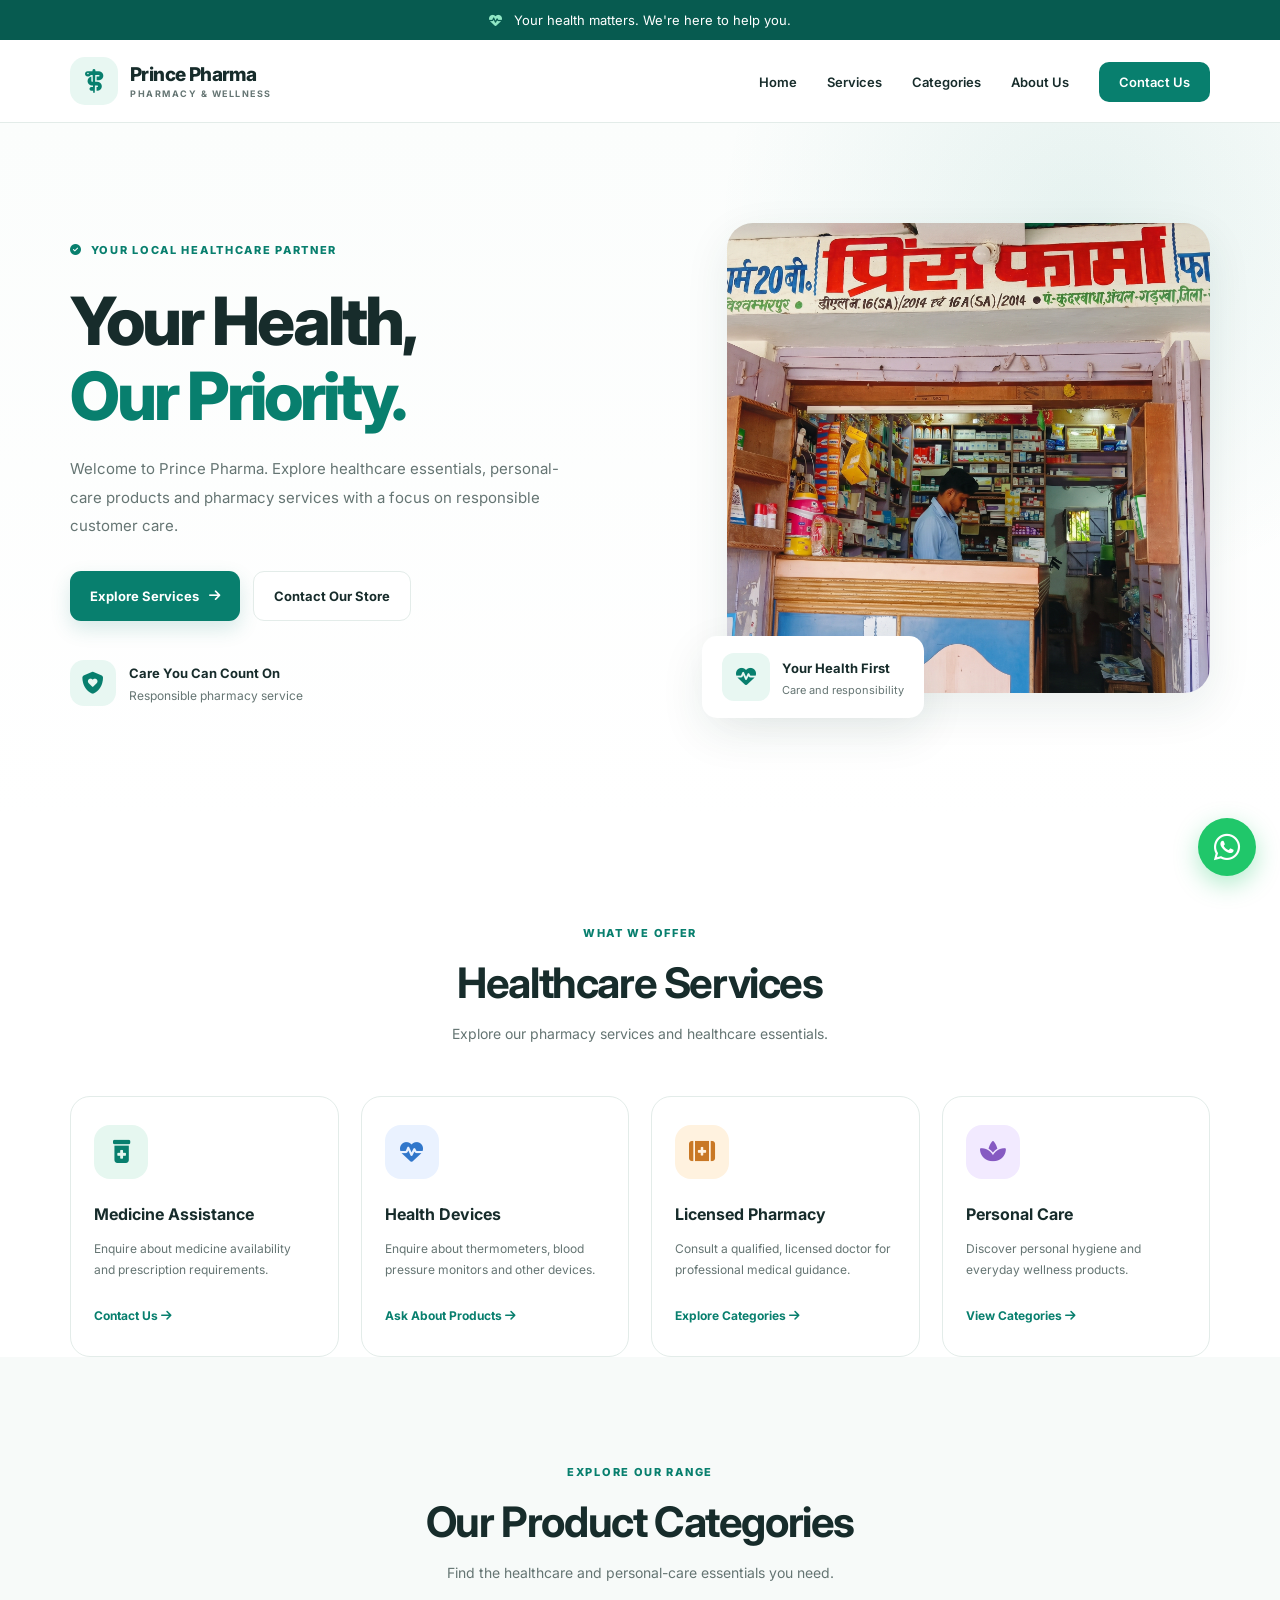
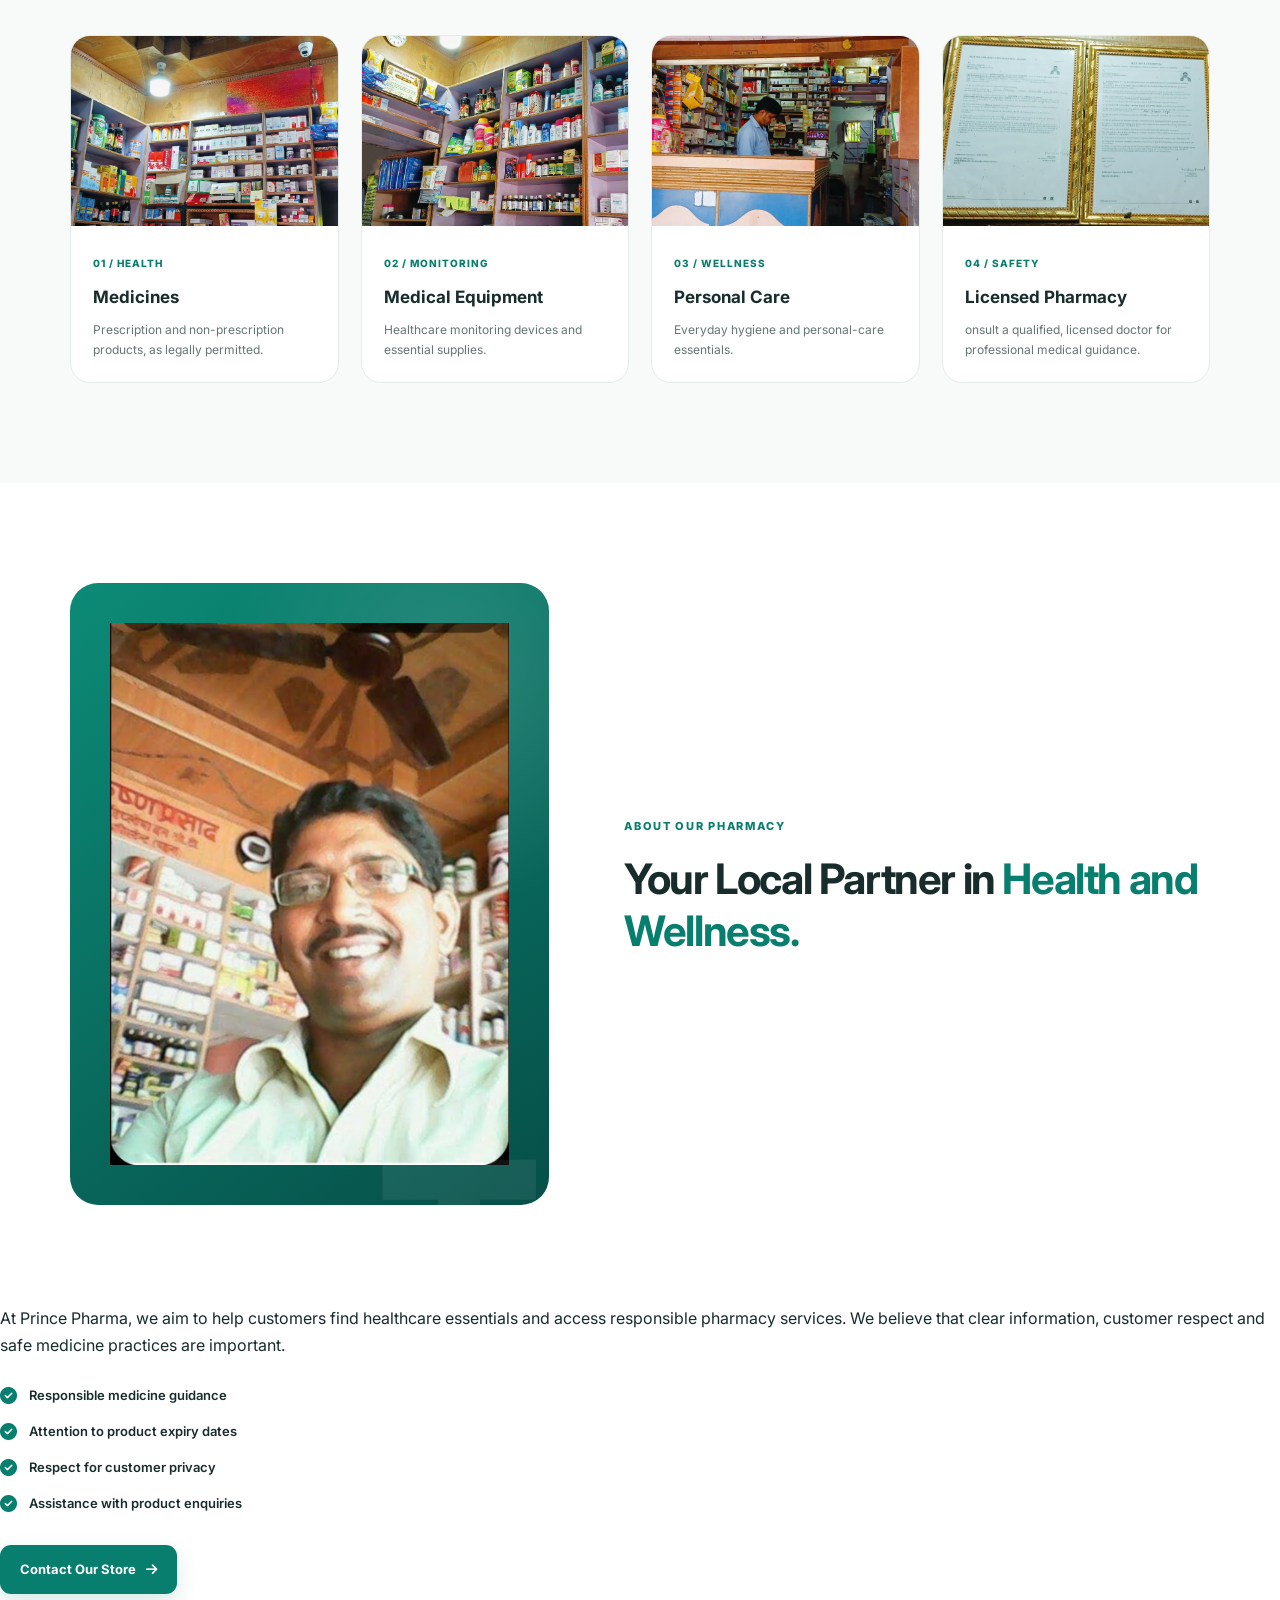
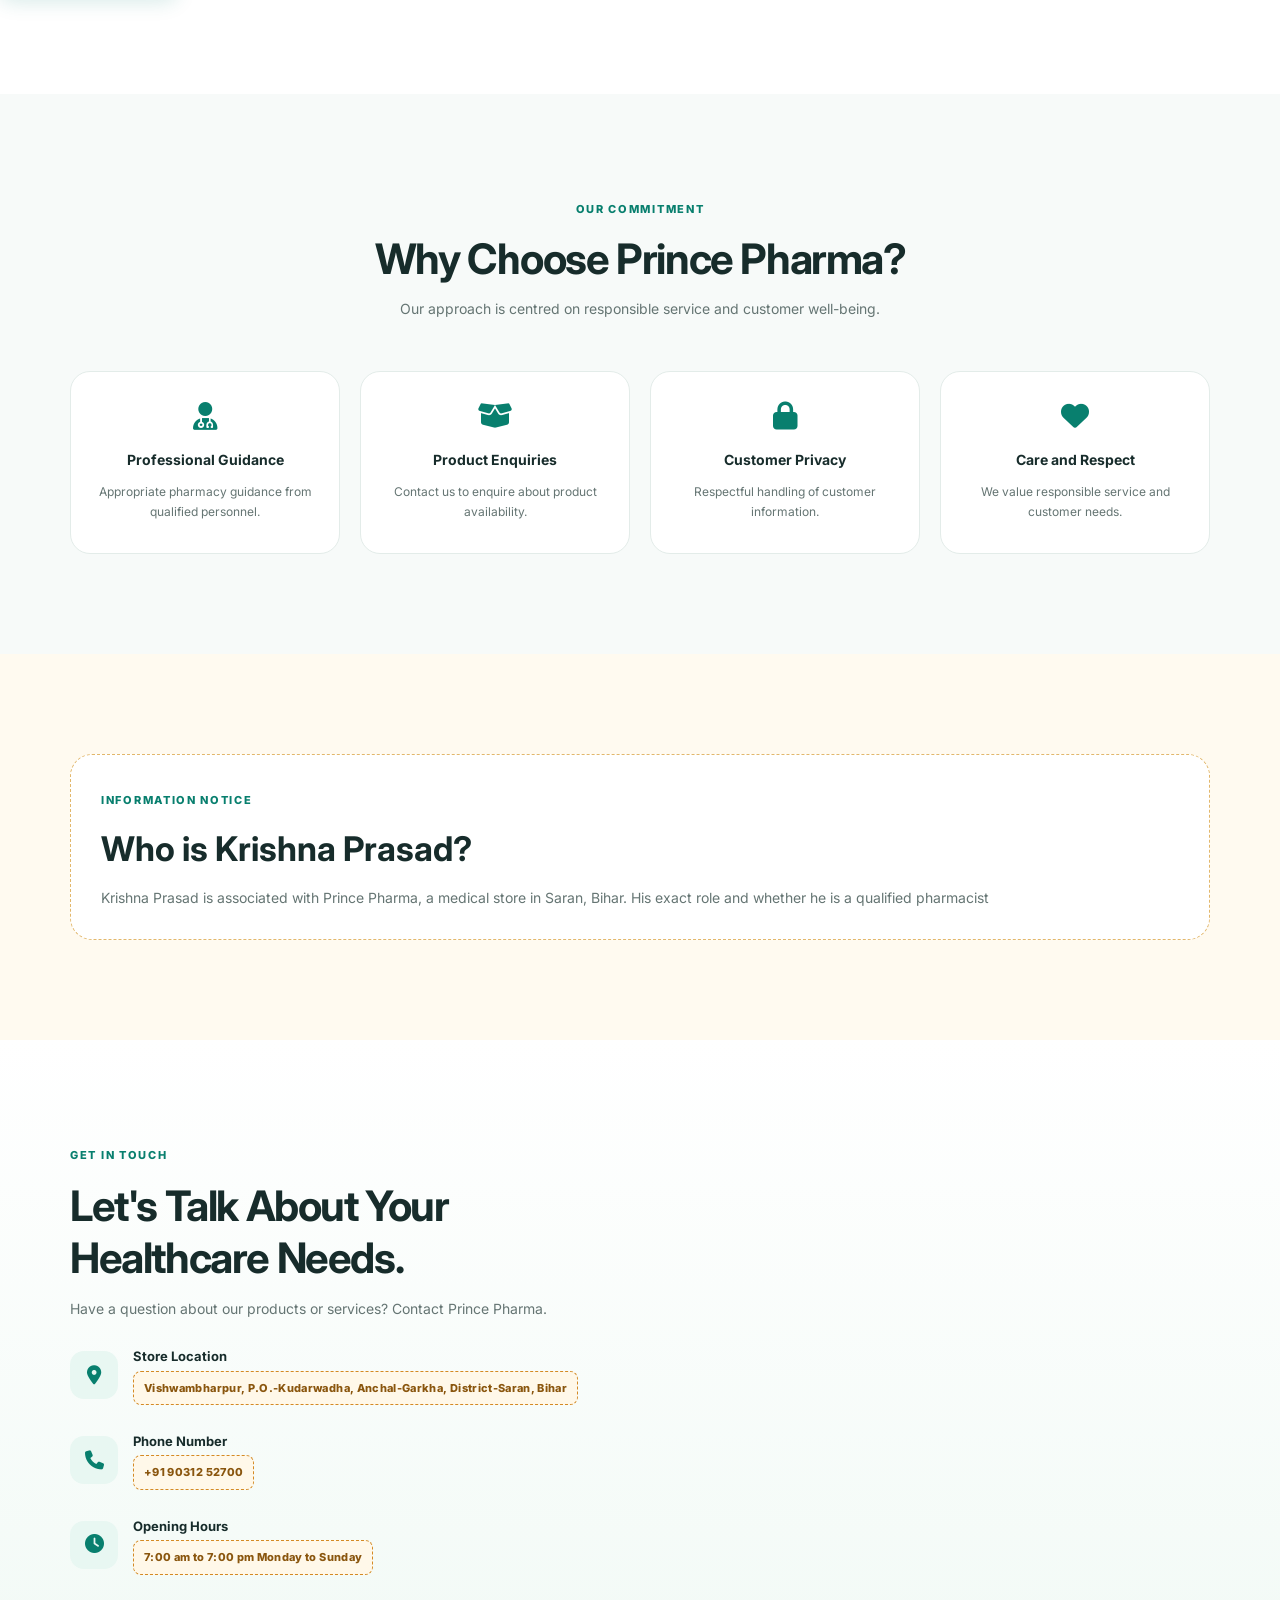
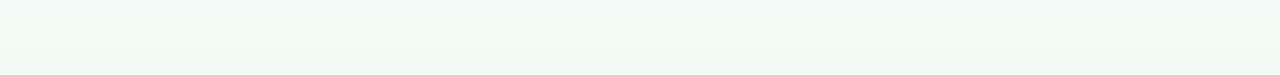
==== index.html @ 2e5459eb "Add files via upload" ====
<!DOCTYPE html>

<html lang="en">
<head>
    <meta charset="UTF-8">
    <meta name="viewport" content="width=device-width, initial-scale=1.0">


<title>Prince Pharma | Medical Store in Saran, Bihar</title>
<meta name="description" content="Welcome to Prince Pharma, your local medical store in Saran, Bihar. Contact us for healthcare products and pharmacy services.">
<meta name="theme-color" content="#087f6e">
    <meta name="robots" content="index,follow">
    <meta name="author" content="Prince Pharma">
    <meta property="og:type" content="website">
    <meta property="og:title" content="Prince Pharma | Medical Store in Saran, Bihar">
    <meta property="og:description" content="Visit Prince Pharma in Saran, Bihar for pharmacy products, healthcare essentials and customer support.">
    <meta property="og:image" content="Gemini_Generated_Image_igyj3uigyj3uigyj.png">
    <meta name="twitter:card" content="summary_large_image">
    <script type="application/ld+json">
    {
      "@context": "https://schema.org",
      "@type": "Pharmacy",
      "name": "Prince Pharma",
      "description": "Local pharmacy and healthcare essentials store in Saran, Bihar, India",
      "areaServed": "Saran, Bihar, India",
      "image": "Gemini_Generated_Image_igyj3uigyj3uigyj.png"
    }
    </script>

<link rel="preconnect" href="https://fonts.googleapis.com">
<link rel="preconnect" href="https://fonts.gstatic.com" crossorigin>
<link href="https://fonts.googleapis.com/css2?family=Inter:wght@400;500;600;700;800&display=swap" rel="stylesheet">

<link rel="stylesheet" href="https://cdnjs.cloudflare.com/ajax/libs/font-awesome/6.7.2/css/all.min.css">
<link rel="stylesheet" href="style.css">


</head>

<body>


<!-- Announcement -->
<div class="announcement">
    <p><i class="fa-solid fa-heart-pulse"></i> Your health matters. We're here to help you.</p>
</div>

<!-- Header -->
<header class="header">
    <nav class="navbar container">

        <a href="#home" class="logo">
            <span class="logo-icon"><i class="fa-solid fa-staff-snake"></i></span>
            <span class="logo-text">
                <strong>Prince Pharma</strong>
                <small>PHARMACY & WELLNESS</small>
            </span>
        </a>

        <button class="menu-toggle" id="menuToggle" aria-label="Open navigation" aria-expanded="false">
            <i class="fa-solid fa-bars"></i>
        </button>

        <ul class="nav-links" id="navLinks">
            <li><a href="#home">Home</a></li>
            <li><a href="#services">Services</a></li>
            <li><a href="#categories">Categories</a></li>
            <li><a href="#about">About Us</a></li>
       <li><a href="https://wa.me/919031252700" class="nav-contact" target="_blank" rel="noopener noreferrer">Contact Us</a></li>
        </ul>

    </nav>
</header>

<main>

    <!-- Hero -->
    <section class="hero section" id="home">
        <div class="container hero-grid">

            <div class="hero-content">
                <span class="eyebrow">
                    <i class="fa-solid fa-circle-check"></i>
                    YOUR LOCAL HEALTHCARE PARTNER
                </span>

                <h1>
                    Your Health,<br>
                    <span>Our Priority.</span>
                </h1>

                <p class="hero-description">
                    Welcome to Prince Pharma. Explore healthcare essentials,
                    personal-care products and pharmacy services with a focus
                    on responsible customer care.
                </p>

                <div class="hero-buttons">
                    <a href="#services" class="btn btn-primary">
                        Explore Services <i class="fa-solid fa-arrow-right"></i>
                    </a>

                    <a href="#contact" class="btn btn-outline">
                        Contact Our Store
                    </a>
                </div>

                <div class="hero-trust">
                    <div class="trust-icon">
                        <i class="fa-solid fa-shield-heart" aria-hidden="true"></i>
                    </div>
                    <div>
                        <strong>Care You Can Count On</strong>
                        <p>Responsible pharmacy service</p>
                    </div>
                </div>
            </div>

            <div class="hero-image">
                <img src="Gemini_Generated_Image_igyj3uigyj3uigyj.png" alt="Healthcare products in a pharmacy" loading="eager" decoding="async"
                >

                <div class="image-badge">
                    <i class="fa-solid fa-heart-pulse"></i>
                    <div>
                        <strong>Your Health First</strong>
                        <p>Care and responsibility</p>
                    </div>
                </div>
            </div>

        </div>
    </section>

    

    <!-- Services -->
    <section class="section" id="services">
        <div class="container">

            <div class="section-heading">
                <span class="eyebrow">WHAT WE OFFER</span>
                <h2>Healthcare Services</h2>
                <p>Explore our pharmacy services and healthcare essentials.</p>
            </div>

            <div class="service-grid">

                <article class="service-card">
                    <div class="service-icon green">
                        <i class="fa-solid fa-prescription-bottle-medical"></i>
                    </div>
                    <h3>Medicine Assistance</h3>
                    <p>Enquire about medicine availability and prescription requirements.</p>
                    <a href="#contact">Contact Us <i class="fa-solid fa-arrow-right"></i></a>
                </article>

                <article class="service-card">
                    <div class="service-icon blue">
                        <i class="fa-solid fa-heart-pulse"></i>
                    </div>
                    <h3>Health Devices</h3>
                    <p>Enquire about thermometers, blood pressure monitors and other devices.</p>
                    <a href="#contact">Ask About Products <i class="fa-solid fa-arrow-right"></i></a>
                </article>

                <article class="service-card">
                    <div class="service-icon orange">
                        <i class="fa-solid fa-kit-medical"></i>
                    </div>
                    <h3>Licensed Pharmacy</h3>
                    <p>Consult a qualified, licensed doctor for professional medical guidance.</p>
                    <a href="#categories">Explore Categories <i class="fa-solid fa-arrow-right"></i></a>
                </article>

                <article class="service-card">
                    <div class="service-icon purple">
                        <i class="fa-solid fa-spa"></i>
                    </div>
                    <h3>Personal Care</h3>
                    <p>Discover personal hygiene and everyday wellness products.</p>
                    <a href="#categories">View Categories <i class="fa-solid fa-arrow-right"></i></a>
                </article>

            </div>
        </div>
    
   <section class="section categories" id="categories">
        <div class="container">

            <div class="section-heading">
                <span class="eyebrow">EXPLORE OUR RANGE</span>
                <h2>Our Product Categories</h2>
                <p>Find the healthcare and personal-care essentials you need.</p>
            </div>

            <div class="category-grid">

                <article class="category-card">
                    <img src="WhatsApp Image 2026-10-25 at 2.20.54 PM.jpeg" alt="Pharmaceutical products" loading="lazy" decoding="async">
                    <div class="category-content">
                        <span>01 / HEALTH</span>
                        <h3>Medicines</h3>
                        <p>Prescription and non-prescription products, as legally permitted.</p>
                    </div>
                </article>

                <article class="category-card">
                    <img src="WhatsApp Image 2026-10-25 at 2.21.17 PM.jpeg" alt="Healthcare supplies" loading="lazy" decoding="async">
                    <div class="category-content">
                        <span>02 / MONITORING</span>
                        <h3>Medical Equipment</h3>
                        <p>Healthcare monitoring devices and essential supplies.</p>
                    </div>
                </article>

                <article class="category-card">
                    <img src="WhatsApp Image 2026-10-25 at 2.25.28 PM (1).jpeg" alt="Personal-care products" loading="lazy" decoding="async">
                    <div class="category-content">
                        <span>03 / WELLNESS</span>
                        <h3>Personal Care</h3>
                        <p>Everyday hygiene and personal-care essentials.</p>
                    </div>
                </article>

                <article class="category-card">
                    <img src="ince of medical store .jpeg" alt="First-aid supplies" loading="lazy" decoding="async">
                    <div class="category-content">
                        <span>04 / SAFETY</span>
                        <h3>Licensed Pharmacy</h3>
                        <p>onsult a qualified, licensed doctor for professional medical guidance.</p>
                    </div>
                </article>

            </div>
        </div>
    </section>
<section class="section about-section" id="about">
    <div class="container about-grid">

        <div class="about-visual">
            <img src="owner.jpeg" alt="Prince Pharma Pharmacy">
        </div>

        <div class="about-content">
            <span class="eyebrow">ABOUT OUR PHARMACY</span>

            <h2>Your Local Partner in <span>Health and Wellness.</span></h2>
        </div>
</section>
   <p>
                    At Prince Pharma, we aim to help customers find healthcare
                    essentials and access responsible pharmacy services.
                    We believe that clear information, customer respect and
                    safe medicine practices are important.
                </p>

                <div class="care-list">
                    <div><i class="fa-solid fa-circle-check"></i> Responsible medicine guidance</div>
                    <div><i class="fa-solid fa-circle-check"></i> Attention to product expiry dates</div>
                    <div><i class="fa-solid fa-circle-check"></i> Respect for customer privacy</div>
                    <div><i class="fa-solid fa-circle-check"></i> Assistance with product enquiries</div>
                </div>

                <a href="#contact" class="btn btn-primary">
                    Contact Our Store <i class="fa-solid fa-arrow-right"></i>
                </a>
            </div>

        </div>
    </section>

    <!-- Why Choose Us -->
    <section class="section why-us">
        <div class="container">

            <div class="section-heading">
                <span class="eyebrow">OUR COMMITMENT</span>
                <h2>Why Choose Prince Pharma?</h2>
                <p>Our approach is centred on responsible service and customer well-being.</p>
            </div>

            <div class="why-grid">
                <div class="why-card">
                    <i class="fa-solid fa-user-doctor"></i>
                    <h3>Professional Guidance</h3>
                    <p>Appropriate pharmacy guidance from qualified personnel.</p>
                </div>

                <div class="why-card">
                    <i class="fa-solid fa-box-open"></i>
                    <h3>Product Enquiries</h3>
                    <p>Contact us to enquire about product availability.</p>
                </div>

                <div class="why-card">
                    <i class="fa-solid fa-lock"></i>
                    <h3>Customer Privacy</h3>
                    <p>Respectful handling of customer information.</p>
                </div>

                <div class="why-card">
                    <i class="fa-solid fa-heart"></i>
                    <h3>Care and Respect</h3>
                    <p>We value responsible service and customer needs.</p>
                </div>
            </div>

        </div>
    </section>

    <!-- Information placeholder: do not publish unverified personal details -->
    <section class="section info-note" id="store-information">
        <div class="container info-note-inner">
            <div>
                <span class="eyebrow">INFORMATION NOTICE</span>
                <h2>Who is Krishna Prasad?</h2>
                <p>Krishna Prasad is associated with Prince Pharma, a medical store in Saran, Bihar. His exact role and whether he is a qualified pharmacist </p>
            </div>
            
        </div>
    </section>

    <!-- Contact -->
    <section class="section contact-section" id="contact">
        <div class="container contact-grid">

            <div class="contact-content">
                <span class="eyebrow">GET IN TOUCH</span>
                <h2>Let's Talk About Your Healthcare Needs.</h2>
                <p>Have a question about our products or services? Contact Prince Pharma.</p>

                <div class="contact-item">
                    <div class="contact-icon"><i class="fa-solid fa-location-dot"></i></div>
                    <div>
                        <h3>Store Location</h3>
                        <p><span class="placeholder-field">Vishwambharpur, P.O.-Kudarwadha, Anchal-Garkha, District-Saran, Bihar</span></p>
                    </div>
                </div>

                <div class="contact-item">
                    <div class="contact-icon"><i class="fa-solid fa-phone"></i></div>
                    <div>
                        <h3>Phone Number</h3>
                        <p><span class="placeholder-field">+91 90312 52700</span></p>
                    </div>
                </div>

                <div class="contact-item">
                    <div class="contact-icon"><i class="fa-solid fa-clock"></i></div>
                    <div>
                        <h3>Opening Hours</h3>
                        <p><span class="placeholder-field">7:00 am to 7:00 pm
                             Monday to Sunday</span></p>



<!-- WhatsApp Floating Button -->
<a href="https://wa.me/919031252700"
   class="whatsapp-float"
   id="whatsappFloat"
   target="_blank"
   rel="noopener noreferrer"
   aria-label="Chat with Prince Pharma on WhatsApp">
    <i class="fa-brands fa-whatsapp"></i>
</a>

<button id="backToTop" aria-label="Back to top">
    <i class="fa-solid fa-arrow-up"></i>
</button>

<script src="script.js"></script>



</body>
</html>
---- style.css ----
:root {
--primary: #087f6e;
--primary-dark: #075b50;
--primary-light: #e8f7f2;
--text: #172c2b;
--muted: #657573;
--white: #ffffff;
--background: #f7faf9;
--border: #e3ece9;
--shadow: 0 15px 45px rgba(20, 70, 60, 0.09);
--radius: 20px;
}

* {
  margin: 0;
  padding: 0;
  box-sizing: border-box;
  }

html {
scroll-behavior: smooth;
scroll-padding-top: 90px;
}

body {
font-family: "Inter", sans-serif;
color: var(--text);
background: var(--white);
line-height: 1.7;
overflow-x: hidden;
}

a {
color: inherit;
text-decoration: none;
}

button {
font: inherit;
}

img {
max-width: 100%;
display: block;
}

.container {
width: min(1140px, 90%);
margin: 0 auto;
}

.section {
padding: 100px 0;
}

.announcement {
background: var(--primary-dark);
color: white;
text-align: center;
padding: 9px 15px;
font-size: 13px;
}

.announcement i {
margin-right: 8px;
color: #91e7c5;
}

.header {
position: sticky;
top: 0;
z-index: 1000;
background: rgba(255, 255, 255, 0.96);
backdrop-filter: blur(14px);
border-bottom: 1px solid var(--border);
}

.navbar {
min-height: 82px;
display: flex;
align-items: center;
justify-content: space-between;
gap: 25px;
}

.logo {
display: flex;
align-items: center;
gap: 12px;
}

.logo-icon {
width: 48px;
height: 48px;
border-radius: 15px;
display: grid;
place-items: center;
background: var(--primary-light);
color: var(--primary);
font-size: 24px;
}

.logo-text {
display: flex;
flex-direction: column;
line-height: 1.35;
}

.logo-text strong {
font-size: 19px;
font-weight: 800;
letter-spacing: -0.6px;
}

.logo-text small {
font-size: 9px;
font-weight: 700;
letter-spacing: 1.5px;
color: var(--muted);
}

.nav-links {
display: flex;
align-items: center;
gap: 30px;
list-style: none;
}

.nav-links a {
font-size: 13px;
font-weight: 600;
transition: color 0.25s;
}

.nav-links a:hover {
color: var(--primary);
}

.nav-links .nav-contact {
background: var(--primary);
color: white;
padding: 12px 20px;
border-radius: 10px;
}

.nav-links .nav-contact:hover {
background: var(--primary-dark);
color: white;
}

.menu-toggle {
display: none;
border: 0;
background: var(--primary-light);
color: var(--primary);
padding: 11px 13px;
border-radius: 10px;
cursor: pointer;
}

.hero {
background:
radial-gradient(circle at 85% 15%, rgba(8, 127, 110, 0.09), transparent 30%),
linear-gradient(180deg, #fbfdfc, #ffffff);
}

.hero-grid {
display: grid;
grid-template-columns: 1.05fr 0.95fr;
gap: 70px;
align-items: center;
}

.eyebrow {
display: inline-flex;
align-items: center;
gap: 8px;
font-size: 11px;
font-weight: 800;
letter-spacing: 1.7px;
color: var(--primary);
}

.hero h1 {
margin: 22px 0;
font-size: clamp(42px, 5.2vw, 68px);
line-height: 1.12;
letter-spacing: -3px;
font-weight: 800;
}

.hero h1 span,
.about-content h2 span {
color: var(--primary);
}

.hero-description {
max-width: 520px;
color: var(--muted);
font-size: 15px;
line-height: 1.9;
}

.hero-buttons {
display: flex;
flex-wrap: wrap;
gap: 13px;
margin-top: 30px;
}

.btn {
display: inline-flex;
justify-content: center;
align-items: center;
gap: 10px;
min-height: 49px;
padding: 13px 20px;
border-radius: 11px;
font-size: 13px;
font-weight: 700;
transition: transform 0.25s, background 0.25s;
}

.btn:hover {
transform: translateY(-3px);
}

.btn-primary {
background: var(--primary);
color: white;
box-shadow: 0 8px 20px rgba(8, 127, 110, 0.16);
}

.btn-primary:hover {
background: var(--primary-dark);
}

.btn-outline {
border: 1px solid var(--border);
background: white;
}

.btn-outline:hover {
border-color: var(--primary);
color: var(--primary);
}

.hero-trust {
display: flex;
align-items: center;
gap: 13px;
margin-top: 38px;
}

.trust-icon {
width: 46px;
height: 46px;
display: grid;
place-items: center;
border-radius: 14px;
color: var(--primary);
background: var(--primary-light);
font-size: 20px;
}

.hero-trust strong {
font-size: 13px;
}

.hero-trust p {
color: var(--muted);
font-size: 12px;
}

.hero-image {
position: relative;
padding: 0 0 25px 25px;
}



.hero-image > img {
position: relative;
width: 100%;
height: 470px;
object-fit: cover;
border-radius: 26px;
box-shadow: var(--shadow);
}

.image-badge {
position: absolute;
bottom: 0;
left: 0;
display: flex;
align-items: center;
gap: 12px;
background: white;
padding: 17px 20px;
border-radius: 15px;
box-shadow: var(--shadow);
}

.image-badge > i {
color: var(--primary);
background: var(--primary-light);
padding: 14px;
border-radius: 12px;
font-size: 20px;
}

.image-badge strong {
font-size: 13px;
}

.image-badge p {
font-size: 11px;
color: var(--muted);
}

.highlights {
padding: 30px 0;
background: var(--primary-dark);
color: white;
}

.highlights-grid {
display: grid;
grid-template-columns: repeat(3, 1fr);
gap: 30px;
}

.highlight {
display: flex;
align-items: center;
justify-content: center;
gap: 15px;
}

.highlight > i {
font-size: 27px;
color: #91e7c5;
}

.highlight h3 {
font-size: 13px;
}

.highlight p {
color: #c1ddd5;
font-size: 11px;
}

.section-heading {
text-align: center;
max-width: 650px;
margin: 0 auto 50px;
}

.section-heading h2,
.about-content h2,
.contact-content h2 {
font-size: clamp(29px, 3.5vw, 42px);
line-height: 1.25;
letter-spacing: -1.4px;
margin: 12px 0;
}

.section-heading > p,
.about-content > p,
.contact-content > p {
font-size: 14px;
color: var(--muted);
}

.service-grid {
display: grid;
grid-template-columns: repeat(4, 1fr);
gap: 22px;
}

.service-card {
padding: 28px 23px;
background: white;
border: 1px solid var(--border);
border-radius: var(--radius);
transition: transform 0.3s, box-shadow 0.3s;
}

.service-card:hover {
transform: translateY(-7px);
box-shadow: var(--shadow);
}

.service-icon {
width: 54px;
height: 54px;
display: grid;
place-items: center;
border-radius: 16px;
font-size: 23px;
margin-bottom: 22px;
}

.green {
color: #087f6e;
background: #e6f7f0;
}

.blue {
color: #3177cb;
background: #eaf2ff;
}

.orange {
color: #c97825;
background: #fff2df;
}

.purple {
color: #865ac2;
background: #f2eaff;
}

.service-card h3 {
font-size: 16px;
margin-bottom: 10px;
}

.service-card p {
font-size: 12px;
color: var(--muted);
line-height: 1.8;
margin-bottom: 20px;
}

.service-card > a {
color: var(--primary);
font-size: 12px;
font-weight: 700;
}

.categories {
background: var(--background);
}

.category-grid {
display: grid;
grid-template-columns: repeat(4, 1fr);
gap: 22px;
}

.category-card {
overflow: hidden;
border-radius: var(--radius);
background: white;
border: 1px solid var(--border);
transition: transform 0.3s, box-shadow 0.3s;
}

.category-card:hover {
transform: translateY(-6px);
box-shadow: var(--shadow);
}

.category-card > img {
width: 100%;
height: 190px;
object-fit: cover;
}

.category-content {
padding: 22px;
}

.category-content > span {
color: var(--primary);
font-size: 10px;
font-weight: 800;
letter-spacing: 1px;
}

.category-content h3 {
font-size: 17px;
margin: 8px 0;
}

.category-content p {
font-size: 12px;
color: var(--muted);
}

.about-grid {
display: grid;
grid-template-columns: 0.9fr 1.1fr;
gap: 75px;
align-items: center;
}

.about-visual {
min-height: 400px;
border-radius: 28px;
padding: 40px;
background:
radial-gradient(circle at 80% 15%, rgba(255,255,255,.13), transparent 35%),
linear-gradient(145deg, #0c8b77, #064f48);
color: white;
display: flex;
flex-direction: column;
justify-content: center;
align-items: flex-start;
position: relative;
overflow: hidden;
}

.about-visual::after {
content: "+";
position: absolute;
font-size: 300px;
font-weight: 800;
line-height: 1;
right: -10px;
bottom: -100px;
color: rgba(255,255,255,.07);
}

.about-icon {
width: 95px;
height: 95px;
display: grid;
place-items: center;
background: rgba(255,255,255,.13);
border: 1px solid rgba(255,255,255,.25);
border-radius: 28px;
font-size: 46px;
margin-bottom: 35px;
}

.about-visual > span {
font-size: 11px;
font-weight: 800;
letter-spacing: 3px;
color: #b5f2dc;
}

.about-visual h3 {
font-size: 30px;
line-height: 1.25;
margin: 12px 0;
}

.about-visual p {
font-size: 13px;
color: #d1eee5;
}

.about-content h2 {
margin: 15px 0 20px;
}

.about-content > p {
line-height: 1.9;
}

.care-list {
display: grid;
gap: 14px;
margin: 25px 0 30px;
}

.care-list > div {
display: flex;
align-items: center;
gap: 12px;
font-size: 13px;
font-weight: 600;
}

.care-list i {
color: var(--primary);
font-size: 17px;
}

.why-us {
background: var(--background);
}

.why-grid {
display: grid;
grid-template-columns: repeat(4, 1fr);
gap: 20px;
}

.why-card {
padding: 30px 22px;
background: white;
border: 1px solid var(--border);
border-radius: var(--radius);
text-align: center;
transition: transform 0.3s;
}

.why-card:hover {
transform: translateY(-5px);
}

.why-card > i {
font-size: 28px;
color: var(--primary);
margin-bottom: 18px;
}

.why-card h3 {
font-size: 14px;
margin-bottom: 10px;
}

.why-card p {
font-size: 12px;
color: var(--muted);
}

.contact-section {
background: linear-gradient(180deg, white, #f2faf6);
}

.contact-grid {
display: grid;
grid-template-columns: 1fr 0.8fr;
gap: 80px;
align-items: center;
}

.contact-content h2 {
max-width: 540px;
}

.contact-item {
display: flex;
align-items: center;
gap: 15px;
margin-top: 25px;
}

.contact-icon {
flex-shrink: 0;
width: 48px;
height: 48px;
display: grid;
place-items: center;
color: var(--primary);
background: var(--primary-light);
border-radius: 14px;
font-size: 19px;
}

.contact-item h3 {
font-size: 13px;
}

.contact-item p {
font-size: 12px;
color: var(--muted);
overflow-wrap: anywhere;
}

.contact-content > .btn {
margin-top: 30px;
}

.contact-panel {
min-height: 380px;
padding: 40px;
border-radius: 28px;
background: white;
border: 1px solid var(--border);
box-shadow: var(--shadow);
display: flex;
flex-direction: column;
align-items: flex-start;
justify-content: center;
}

.contact-panel-icon {
width: 70px;
height: 70px;
border-radius: 22px;
background: var(--primary-light);
color: var(--primary);
display: grid;
place-items: center;
font-size: 30px;
margin-bottom: 25px;
}

.contact-panel > span {
color: var(--primary);
font-size: 10px;
font-weight: 800;
letter-spacing: 2px;
}

.contact-panel h3 {
font-size: 28px;
line-height: 1.3;
margin: 10px 0;
}

.contact-panel p {
font-size: 13px;
color: var(--muted);
}

.text-link {
margin-top: 25px;
font-size: 13px;
font-weight: 700;
color: var(--primary);
}

.footer {
background: #102d29;
color: white;
}

.footer-grid {
padding-top: 65px;
padding-bottom: 50px;
display: grid;
grid-template-columns: 1.3fr 0.7fr 1fr;
gap: 60px;
}

.footer-logo .logo-icon {
color: #9be9ce;
background: rgba(255,255,255,.1);
}

.footer-logo .logo-text small {
color: #aac4bc;
}

.footer-brand > p,
.footer-disclaimer > p {
margin-top: 20px;
font-size: 12px;
line-height: 1.9;
color: #b9d0c9;
}

.footer-links {
display: flex;
flex-direction: column;
align-items: flex-start;
gap: 10px;
}

.footer-links h3,
.footer-disclaimer h3 {
font-size: 14px;
margin-bottom: 10px;
}

.footer-links a {
font-size: 12px;
color: #b9d0c9;
transition: color 0.2s;
}

.footer-links a:hover {
color: #9be9ce;
}

.footer-bottom {
border-top: 1px solid rgba(255,255,255,.12);
padding: 20px 0;
}

.footer-bottom p {
text-align: center;
color: #b9d0c9;
font-size: 11px;
}

.whatsapp-float {
position: fixed;
right: 24px;
bottom: 24px;
width: 58px;
height: 58px;
display: grid;
place-items: center;
background: #20c76a;
color: white;
border-radius: 50%;
font-size: 30px;
box-shadow: 0 8px 25px rgba(32, 199, 106, .35);
z-index: 1000;
transition: transform 0.25s;
}

.whatsapp-float:hover {
transform: scale(1.08);
}

#backToTop {
position: fixed;
right: 29px;
bottom: 95px;
width: 46px;
height: 46px;
border: 0;
border-radius: 13px;
background: var(--primary-dark);
color: white;
cursor: pointer;
z-index: 999;
opacity: 0;
visibility: hidden;
transform: translateY(10px);
transition: 0.25s;
}

#backToTop.visible {
opacity: 1;
visibility: visible;
transform: translateY(0);
}

@media (max-width: 1000px) {
.nav-links {
gap: 18px;
}


.hero-grid {
    gap: 35px;
}

.service-grid,
.category-grid,
.why-grid {
    grid-template-columns: repeat(2, 1fr);
}

.about-grid,
.contact-grid {
    gap: 40px;
}

}

@media (max-width: 760px) {
.section {
padding: 70px 0;
}

.navbar {
    min-height: 72px;
}

.menu-toggle {
    display: block;
}

.nav-links {
    position: absolute;
    top: 72px;
    left: 0;
    right: 0;
    display: none;
    flex-direction: column;
    align-items: stretch;
    gap: 0;
    padding: 12px 5% 20px;
    background: white;
    border-bottom: 1px solid var(--border);
    box-shadow: var(--shadow);
}

.nav-links.active {
    display: flex;
}

.nav-links li a {
    display: block;
    padding: 13px 10px;
}

.nav-links .nav-contact {
    text-align: center;
    margin-top: 8px;
}

.hero-grid,
.about-grid,
.contact-grid {
    grid-template-columns: 1fr;
}

.hero-grid {
    gap: 45px;
}

.hero h1 {
    font-size: clamp(43px, 10vw, 60px);
    letter-spacing: -2px;
}

.hero-image > img {
    height: 350px;
}

.highlights-grid {
    grid-template-columns: 1fr;
    gap: 25px;
}

.highlight {
    justify-content: flex-start;
}

.about-visual {
    min-height: 330px;
}

.contact-panel {
    min-height: 300px;
}

.footer-grid {
    grid-template-columns: 1fr 1fr;
    gap: 35px;
}

.footer-brand {
    grid-column: 1 / -1;
}

}

@media (max-width: 480px) {
.container {
width: 90%;
}


.announcement {
    font-size: 11px;
}

.logo-icon {
    width: 42px;
    height: 42px;
}

.logo-text strong {
    font-size: 16px;
}

.logo-text small {
    font-size: 8px;
}

.hero h1 {
    font-size: 43px;
}

.hero-buttons {
    flex-direction: column;
}

.hero-buttons .btn {
    width: 100%;
}

.hero-image > img {
    height: 290px;
}

.service-grid,
.category-grid,
.why-grid {
    grid-template-columns: 1fr;
}

.category-card > img {
    height: 220px;
}

.section-heading h2,
.about-content h2,
.contact-content h2 {
    font-size: 30px;
}

.about-visual,
.contact-panel {
    padding: 28px;
}

.footer-grid {
    grid-template-columns: 1fr;
    gap: 35px;
}

.footer-brand {
    grid-column: auto;
}

.whatsapp-float {
    right: 17px;
    bottom: 17px;
    width: 54px;
    height: 54px;
}

#backToTop {
    right: 21px;
    bottom: 82px;
}


}

@media (prefers-reduced-motion: reduce) {
html {
scroll-behavior: auto;
}


*,
*::before,
*::after {
    transition-duration: 0.01ms !important;
    animation-duration: 0.01ms !important;
}


}

/* Refinements: image fitting, responsive layout and editable placeholders */
.hero-image > img { object-fit: cover; object-position: center 42%; }
.category-card > img { object-fit: cover; object-position: center; }
img { height: auto; }
.hero-trust .trust-icon { flex-shrink: 0; }
.hero-trust .trust-icon i { font-size: 22px; }
.placeholder-field {
  display: inline-block;
  padding: 7px 10px;
  border: 1px dashed #d48a24;
  border-radius: 8px;
  background: #fff8e9;
  color: #8a560e;
  font-size: 11px;
  font-weight: 800;
  letter-spacing: .35px;
  overflow-wrap: anywhere;
}
.info-note { background: #fffaf0; }
.info-note-inner {
  display: flex;
  align-items: center;
  justify-content: space-between;
  gap: 28px;
  padding: 30px;
  border: 1px dashed #e2b76b;
  border-radius: 22px;
  background: #fff;
}
.info-note h2 { margin: 8px 0; font-size: clamp(24px, 3vw, 34px); }
.info-note p { color: var(--muted); font-size: 14px; }
.contact-item .placeholder-field { margin-top: 3px; }
@media (max-width: 760px) {
  .info-note-inner { align-items: flex-start; flex-direction: column; padding: 22px; }
  .hero-image > img { height: 320px; }
  .category-card > img { height: 180px; }
}
@media (prefers-reduced-motion: reduce) {
  *, *::before, *::after { scroll-behavior: auto !important; transition-duration: .01ms !important; animation-duration: .01ms !important; }
}
```css
/* WhatsApp Button - Prevent Text Overlap */
:root {
--primary: #087f6e;
--primary-dark: #075b50;
--primary-light: #e8f7f2;
--text: #172c2b;
--muted: #657573;
--white: #ffffff;
--background: #f7faf9;
--border: #e3ece9;
--shadow: 0 15px 45px rgba(20, 70, 60, 0.09);
--radius: 20px;
}

* {
  margin: 0;
  padding: 0;
  box-sizing: border-box;
  }

html {
scroll-behavior: smooth;
scroll-padding-top: 90px;
}

body {
font-family: "Inter", sans-serif;
color: var(--text);
background: var(--white);
line-height: 1.7;
overflow-x: hidden;
}

a {
color: inherit;
text-decoration: none;
}

button {
font: inherit;
}

img {
max-width: 100%;
display: block;
}

.container {
width: min(1140px, 90%);
margin: 0 auto;
}

.section {
padding: 100px 0;
}

.announcement {
background: var(--primary-dark);
color: white;
text-align: center;
padding: 9px 15px;
font-size: 13px;
}

.announcement i {
margin-right: 8px;
color: #91e7c5;
}

.header {
position: sticky;
top: 0;
z-index: 1000;
background: rgba(255, 255, 255, 0.96);
backdrop-filter: blur(14px);
border-bottom: 1px solid var(--border);
}

.navbar {
min-height: 82px;
display: flex;
align-items: center;
justify-content: space-between;
gap: 25px;
}

.logo {
display: flex;
align-items: center;
gap: 12px;
}

.logo-icon {
width: 48px;
height: 48px;
border-radius: 15px;
display: grid;
place-items: center;
background: var(--primary-light);
color: var(--primary);
font-size: 24px;
}

.logo-text {
display: flex;
flex-direction: column;
line-height: 1.35;
}

.logo-text strong {
font-size: 19px;
font-weight: 800;
letter-spacing: -0.6px;
}

.logo-text small {
font-size: 9px;
font-weight: 700;
letter-spacing: 1.5px;
color: var(--muted);
}

.nav-links {
display: flex;
align-items: center;
gap: 30px;
list-style: none;
}

.nav-links a {
font-size: 13px;
font-weight: 600;
transition: color 0.25s;
}

.nav-links a:hover {
color: var(--primary);
}

.nav-links .nav-contact {
background: var(--primary);
color: white;
padding: 12px 20px;
border-radius: 10px;
}

.nav-links .nav-contact:hover {
background: var(--primary-dark);
color: white;
}

.menu-toggle {
display: none;
border: 0;
background: var(--primary-light);
color: var(--primary);
padding: 11px 13px;
border-radius: 10px;
cursor: pointer;
}

.hero {
background:
radial-gradient(circle at 85% 15%, rgba(8, 127, 110, 0.09), transparent 30%),
linear-gradient(180deg, #fbfdfc, #ffffff);
}

.hero-grid {
display: grid;
grid-template-columns: 1.05fr 0.95fr;
gap: 70px;
align-items: center;
}

.eyebrow {
display: inline-flex;
align-items: center;
gap: 8px;
font-size: 11px;
font-weight: 800;
letter-spacing: 1.7px;
color: var(--primary);
}

.hero h1 {
margin: 22px 0;
font-size: clamp(42px, 5.2vw, 68px);
line-height: 1.12;
letter-spacing: -3px;
font-weight: 800;
}

.hero h1 span,
.about-content h2 span {
color: var(--primary);
}

.hero-description {
max-width: 520px;
color: var(--muted);
font-size: 15px;
line-height: 1.9;
}

.hero-buttons {
display: flex;
flex-wrap: wrap;
gap: 13px;
margin-top: 30px;
}

.btn {
display: inline-flex;
justify-content: center;
align-items: center;
gap: 10px;
min-height: 49px;
padding: 13px 20px;
border-radius: 11px;
font-size: 13px;
font-weight: 700;
transition: transform 0.25s, background 0.25s;
}

.btn:hover {
transform: translateY(-3px);
}

.btn-primary {
background: var(--primary);
color: white;
box-shadow: 0 8px 20px rgba(8, 127, 110, 0.16);
}

.btn-primary:hover {
background: var(--primary-dark);
}

.btn-outline {
border: 1px solid var(--border);
background: white;
}

.btn-outline:hover {
border-color: var(--primary);
color: var(--primary);
}

.hero-trust {
display: flex;
align-items: center;
gap: 13px;
margin-top: 38px;
}

.trust-icon {
width: 46px;
height: 46px;
display: grid;
place-items: center;
border-radius: 14px;
color: var(--primary);
background: var(--primary-light);
font-size: 20px;
}

.hero-trust strong {
font-size: 13px;
}

.hero-trust p {
color: var(--muted);
font-size: 12px;
}

.hero-image {
position: relative;
padding: 0 0 25px 25px;
}



.hero-image > img {
position: relative;
width: 100%;
height: 470px;
object-fit: cover;
border-radius: 26px;
box-shadow: var(--shadow);
}

.image-badge {
position: absolute;
bottom: 0;
left: 0;
display: flex;
align-items: center;
gap: 12px;
background: white;
padding: 17px 20px;
border-radius: 15px;
box-shadow: var(--shadow);
}

.image-badge > i {
color: var(--primary);
background: var(--primary-light);
padding: 14px;
border-radius: 12px;
font-size: 20px;
}

.image-badge strong {
font-size: 13px;
}

.image-badge p {
font-size: 11px;
color: var(--muted);
}

.highlights {
padding: 30px 0;
background: var(--primary-dark);
color: white;
}

.highlights-grid {
display: grid;
grid-template-columns: repeat(3, 1fr);
gap: 30px;
}

.highlight {
display: flex;
align-items: center;
justify-content: center;
gap: 15px;
}

.highlight > i {
font-size: 27px;
color: #91e7c5;
}

.highlight h3 {
font-size: 13px;
}

.highlight p {
color: #c1ddd5;
font-size: 11px;
}

.section-heading {
text-align: center;
max-width: 650px;
margin: 0 auto 50px;
}

.section-heading h2,
.about-content h2,
.contact-content h2 {
font-size: clamp(29px, 3.5vw, 42px);
line-height: 1.25;
letter-spacing: -1.4px;
margin: 12px 0;
}

.section-heading > p,
.about-content > p,
.contact-content > p {
font-size: 14px;
color: var(--muted);
}

.service-grid {
display: grid;
grid-template-columns: repeat(4, 1fr);
gap: 22px;
}

.service-card {
padding: 28px 23px;
background: white;
border: 1px solid var(--border);
border-radius: var(--radius);
transition: transform 0.3s, box-shadow 0.3s;
}

.service-card:hover {
transform: translateY(-7px);
box-shadow: var(--shadow);
}

.service-icon {
width: 54px;
height: 54px;
display: grid;
place-items: center;
border-radius: 16px;
font-size: 23px;
margin-bottom: 22px;
}

.green {
color: #087f6e;
background: #e6f7f0;
}

.blue {
color: #3177cb;
background: #eaf2ff;
}

.orange {
color: #c97825;
background: #fff2df;
}

.purple {
color: #865ac2;
background: #f2eaff;
}

.service-card h3 {
font-size: 16px;
margin-bottom: 10px;
}

.service-card p {
font-size: 12px;
color: var(--muted);
line-height: 1.8;
margin-bottom: 20px;
}

.service-card > a {
color: var(--primary);
font-size: 12px;
font-weight: 700;
}

.categories {
background: var(--background);
}

.category-grid {
display: grid;
grid-template-columns: repeat(4, 1fr);
gap: 22px;
}

.category-card {
overflow: hidden;
border-radius: var(--radius);
background: white;
border: 1px solid var(--border);
transition: transform 0.3s, box-shadow 0.3s;
}

.category-card:hover {
transform: translateY(-6px);
box-shadow: var(--shadow);
}

.category-card > img {
width: 100%;
height: 190px;
object-fit: cover;
}

.category-content {
padding: 22px;
}

.category-content > span {
color: var(--primary);
font-size: 10px;
font-weight: 800;
letter-spacing: 1px;
}

.category-content h3 {
font-size: 17px;
margin: 8px 0;
}

.category-content p {
font-size: 12px;
color: var(--muted);
}

.about-grid {
display: grid;
grid-template-columns: 0.9fr 1.1fr;
gap: 75px;
align-items: center;
}

.about-visual {
min-height: 400px;
border-radius: 28px;
padding: 40px;
background:
radial-gradient(circle at 80% 15%, rgba(255,255,255,.13), transparent 35%),
linear-gradient(145deg, #0c8b77, #064f48);
color: white;
display: flex;
flex-direction: column;
justify-content: center;
align-items: flex-start;
position: relative;
overflow: hidden;
}

.about-visual::after {
content: "+";
position: absolute;
font-size: 300px;
font-weight: 800;
line-height: 1;
right: -10px;
bottom: -100px;
color: rgba(255,255,255,.07);
}

.about-icon {
width: 95px;
height: 95px;
display: grid;
place-items: center;
background: rgba(255,255,255,.13);
border: 1px solid rgba(255,255,255,.25);
border-radius: 28px;
font-size: 46px;
margin-bottom: 35px;
}

.about-visual > span {
font-size: 11px;
font-weight: 800;
letter-spacing: 3px;
color: #b5f2dc;
}

.about-visual h3 {
font-size: 30px;
line-height: 1.25;
margin: 12px 0;
}

.about-visual p {
font-size: 13px;
color: #d1eee5;
}

.about-content h2 {
margin: 15px 0 20px;
}

.about-content > p {
line-height: 1.9;
}

.care-list {
display: grid;
gap: 14px;
margin: 25px 0 30px;
}

.care-list > div {
display: flex;
align-items: center;
gap: 12px;
font-size: 13px;
font-weight: 600;
}

.care-list i {
color: var(--primary);
font-size: 17px;
}

.why-us {
background: var(--background);
}

.why-grid {
display: grid;
grid-template-columns: repeat(4, 1fr);
gap: 20px;
}

.why-card {
padding: 30px 22px;
background: white;
border: 1px solid var(--border);
border-radius: var(--radius);
text-align: center;
transition: transform 0.3s;
}

.why-card:hover {
transform: translateY(-5px);
}

.why-card > i {
font-size: 28px;
color: var(--primary);
margin-bottom: 18px;
}

.why-card h3 {
font-size: 14px;
margin-bottom: 10px;
}

.why-card p {
font-size: 12px;
color: var(--muted);
}

.contact-section {
background: linear-gradient(180deg, white, #f2faf6);
}

.contact-grid {
display: grid;
grid-template-columns: 1fr 0.8fr;
gap: 80px;
align-items: center;
}

.contact-content h2 {
max-width: 540px;
}

.contact-item {
display: flex;
align-items: center;
gap: 15px;
margin-top: 25px;
}

.contact-icon {
flex-shrink: 0;
width: 48px;
height: 48px;
display: grid;
place-items: center;
color: var(--primary);
background: var(--primary-light);
border-radius: 14px;
font-size: 19px;
}

.contact-item h3 {
font-size: 13px;
}

.contact-item p {
font-size: 12px;
color: var(--muted);
overflow-wrap: anywhere;
}

.contact-content > .btn {
margin-top: 30px;
}

.contact-panel {
min-height: 380px;
padding: 40px;
border-radius: 28px;
background: white;
border: 1px solid var(--border);
box-shadow: var(--shadow);
display: flex;
flex-direction: column;
align-items: flex-start;
justify-content: center;
}

.contact-panel-icon {
width: 70px;
height: 70px;
border-radius: 22px;
background: var(--primary-light);
color: var(--primary);
display: grid;
place-items: center;
font-size: 30px;
margin-bottom: 25px;
}

.contact-panel > span {
color: var(--primary);
font-size: 10px;
font-weight: 800;
letter-spacing: 2px;
}

.contact-panel h3 {
font-size: 28px;
line-height: 1.3;
margin: 10px 0;
}

.contact-panel p {
font-size: 13px;
color: var(--muted);
}

.text-link {
margin-top: 25px;
font-size: 13px;
font-weight: 700;
color: var(--primary);
}

.footer {
background: #102d29;
color: white;
}

.footer-grid {
padding-top: 65px;
padding-bottom: 50px;
display: grid;
grid-template-columns: 1.3fr 0.7fr 1fr;
gap: 60px;
}

.footer-logo .logo-icon {
color: #9be9ce;
background: rgba(255,255,255,.1);
}

.footer-logo .logo-text small {
color: #aac4bc;
}

.footer-brand > p,
.footer-disclaimer > p {
margin-top: 20px;
font-size: 12px;
line-height: 1.9;
color: #b9d0c9;
}

.footer-links {
display: flex;
flex-direction: column;
align-items: flex-start;
gap: 10px;
}

.footer-links h3,
.footer-disclaimer h3 {
font-size: 14px;
margin-bottom: 10px;
}

.footer-links a {
font-size: 12px;
color: #b9d0c9;
transition: color 0.2s;
}

.footer-links a:hover {
color: #9be9ce;
}

.footer-bottom {
border-top: 1px solid rgba(255,255,255,.12);
padding: 20px 0;
}

.footer-bottom p {
text-align: center;
color: #b9d0c9;
font-size: 11px;
}

.whatsapp-float {
position: fixed;
right: 24px;
bottom: 24px;
width: 58px;
height: 58px;
display: grid;
place-items: center;
background: #20c76a;
color: white;
border-radius: 50%;
font-size: 30px;
box-shadow: 0 8px 25px rgba(32, 199, 106, .35);
z-index: 1000;
transition: transform 0.25s;
}

.whatsapp-float:hover {
transform: scale(1.08);
}

#backToTop {
position: fixed;
right: 29px;
bottom: 95px;
width: 46px;
height: 46px;
border: 0;
border-radius: 13px;
background: var(--primary-dark);
color: white;
cursor: pointer;
z-index: 999;
opacity: 0;
visibility: hidden;
transform: translateY(10px);
transition: 0.25s;
}

#backToTop.visible {
opacity: 1;
visibility: visible;
transform: translateY(0);
}

@media (max-width: 1000px) {
.nav-links {
gap: 18px;
}


.hero-grid {
    gap: 35px;
}

.service-grid,
.category-grid,
.why-grid {
    grid-template-columns: repeat(2, 1fr);
}

.about-grid,
.contact-grid {
    gap: 40px;
}

}

@media (max-width: 760px) {
.section {
padding: 70px 0;
}

.navbar {
    min-height: 72px;
}

.menu-toggle {
    display: block;
}

.nav-links {
    position: absolute;
    top: 72px;
    left: 0;
    right: 0;
    display: none;
    flex-direction: column;
    align-items: stretch;
    gap: 0;
    padding: 12px 5% 20px;
    background: white;
    border-bottom: 1px solid var(--border);
    box-shadow: var(--shadow);
}

.nav-links.active {
    display: flex;
}

.nav-links li a {
    display: block;
    padding: 13px 10px;
}

.nav-links .nav-contact {
    text-align: center;
    margin-top: 8px;
}

.hero-grid,
.about-grid,
.contact-grid {
    grid-template-columns: 1fr;
}

.hero-grid {
    gap: 45px;
}

.hero h1 {
    font-size: clamp(43px, 10vw, 60px);
    letter-spacing: -2px;
}

.hero-image > img {
    height: 350px;
}

.highlights-grid {
    grid-template-columns: 1fr;
    gap: 25px;
}

.highlight {
    justify-content: flex-start;
}

.about-visual {
    min-height: 330px;
}

.contact-panel {
    min-height: 300px;
}

.footer-grid {
    grid-template-columns: 1fr 1fr;
    gap: 35px;
}

.footer-brand {
    grid-column: 1 / -1;
}

}

@media (max-width: 480px) {
.container {
width: 90%;
}


.announcement {
    font-size: 11px;
}

.logo-icon {
    width: 42px;
    height: 42px;
}

.logo-text strong {
    font-size: 16px;
}

.logo-text small {
    font-size: 8px;
}

.hero h1 {
    font-size: 43px;
}

.hero-buttons {
    flex-direction: column;
}

.hero-buttons .btn {
    width: 100%;
}

.hero-image > img {
    height: 290px;
}

.service-grid,
.category-grid,
.why-grid {
    grid-template-columns: 1fr;
}

.category-card > img {
    height: 220px;
}

.section-heading h2,
.about-content h2,
.contact-content h2 {
    font-size: 30px;
}

.about-visual,
.contact-panel {
    padding: 28px;
}

.footer-grid {
    grid-template-columns: 1fr;
    gap: 35px;
}

.footer-brand {
    grid-column: auto;
}

.whatsapp-float {
    right: 17px;
    bottom: 17px;
    width: 54px;
    height: 54px;
}

#backToTop {
    right: 21px;
    bottom: 82px;
}


}

@media (prefers-reduced-motion: reduce) {
html {
scroll-behavior: auto;
}


*,
*::before,
*::after {
    transition-duration: 0.01ms !important;
    animation-duration: 0.01ms !important;
}


}

/* Refinements: image fitting, responsive layout and editable placeholders */
.hero-image > img { object-fit: cover; object-position: center 42%; }
.category-card > img { object-fit: cover; object-position: center; }
img { height: auto; }
.hero-trust .trust-icon { flex-shrink: 0; }
.hero-trust .trust-icon i { font-size: 22px; }
.placeholder-field {
  display: inline-block;
  padding: 7px 10px;
  border: 1px dashed #d48a24;
  border-radius: 8px;
  background: #fff8e9;
  color: #8a560e;
  font-size: 11px;
  font-weight: 800;
  letter-spacing: .35px;
  overflow-wrap: anywhere;
}
.info-note { background: #fffaf0; }
.info-note-inner {
  display: flex;
  align-items: center;
  justify-content: space-between;
  gap: 28px;
  padding: 30px;
  border: 1px dashed #e2b76b;
  border-radius: 22px;
  background: #fff;
}
.info-note h2 { margin: 8px 0; font-size: clamp(24px, 3vw, 34px); }
.info-note p { color: var(--muted); font-size: 14px; }
.contact-item .placeholder-field { margin-top: 3px; }
@media (max-width: 760px) {
  .info-note-inner { align-items: flex-start; flex-direction: column; padding: 22px; }
  .hero-image > img { height: 320px; }
  .category-card > img { height: 180px; }
}
@media (prefers-reduced-motion: reduce) {
  *, *::before, *::after { scroll-behavior: auto !important; transition-duration: .01ms !important; animation-duration: .01ms !important; }
}
/* WhatsApp Button - Prevent Text Overlap */
.contact-whatsapp {
    display: block;
    width: 100%;
    max-width: 100%;
    margin: 20px 0;
    box-sizing: border-box;
}

.contact-whatsapp .btn {
    display: inline-flex;
    align-items: center;
    justify-content: center;
    gap: 8px;

    width: auto;
    max-width: 100%;
    min-width: 0;
    min-height: 48px;

    padding: 12px 18px;
    box-sizing: border-box;

    background: #25D366;
    color: #ffffff; align-self: start;
    border: none;bottom;  
    border-radius: 8px;

    font-size: clamp(12px, 2.5vw, 16px);
    font-weight: 600; animation: backwards;
    line-height: 1.5;
    text-align: center;
    text-decoration: none;

    white-space: normal;
    overflow-wrap: anywhere;
    word-break: normal;
}

.contact-whatsapp .btn span {
    min-width: 0;
    max-width: 100%;
    white-space: normal;
    overflow-wrap: anywhere;
    line-height: 1.4;
}

.contact-whatsapp .btn i {
    flex: 0 0 auto;
    font-size: 20px;
}

.footer {
background: #0b1f33;
color: #fff;
text-align: center;
padding: 15px 10px;
font-size: 13px;
}
.footer p { margin: 0; }
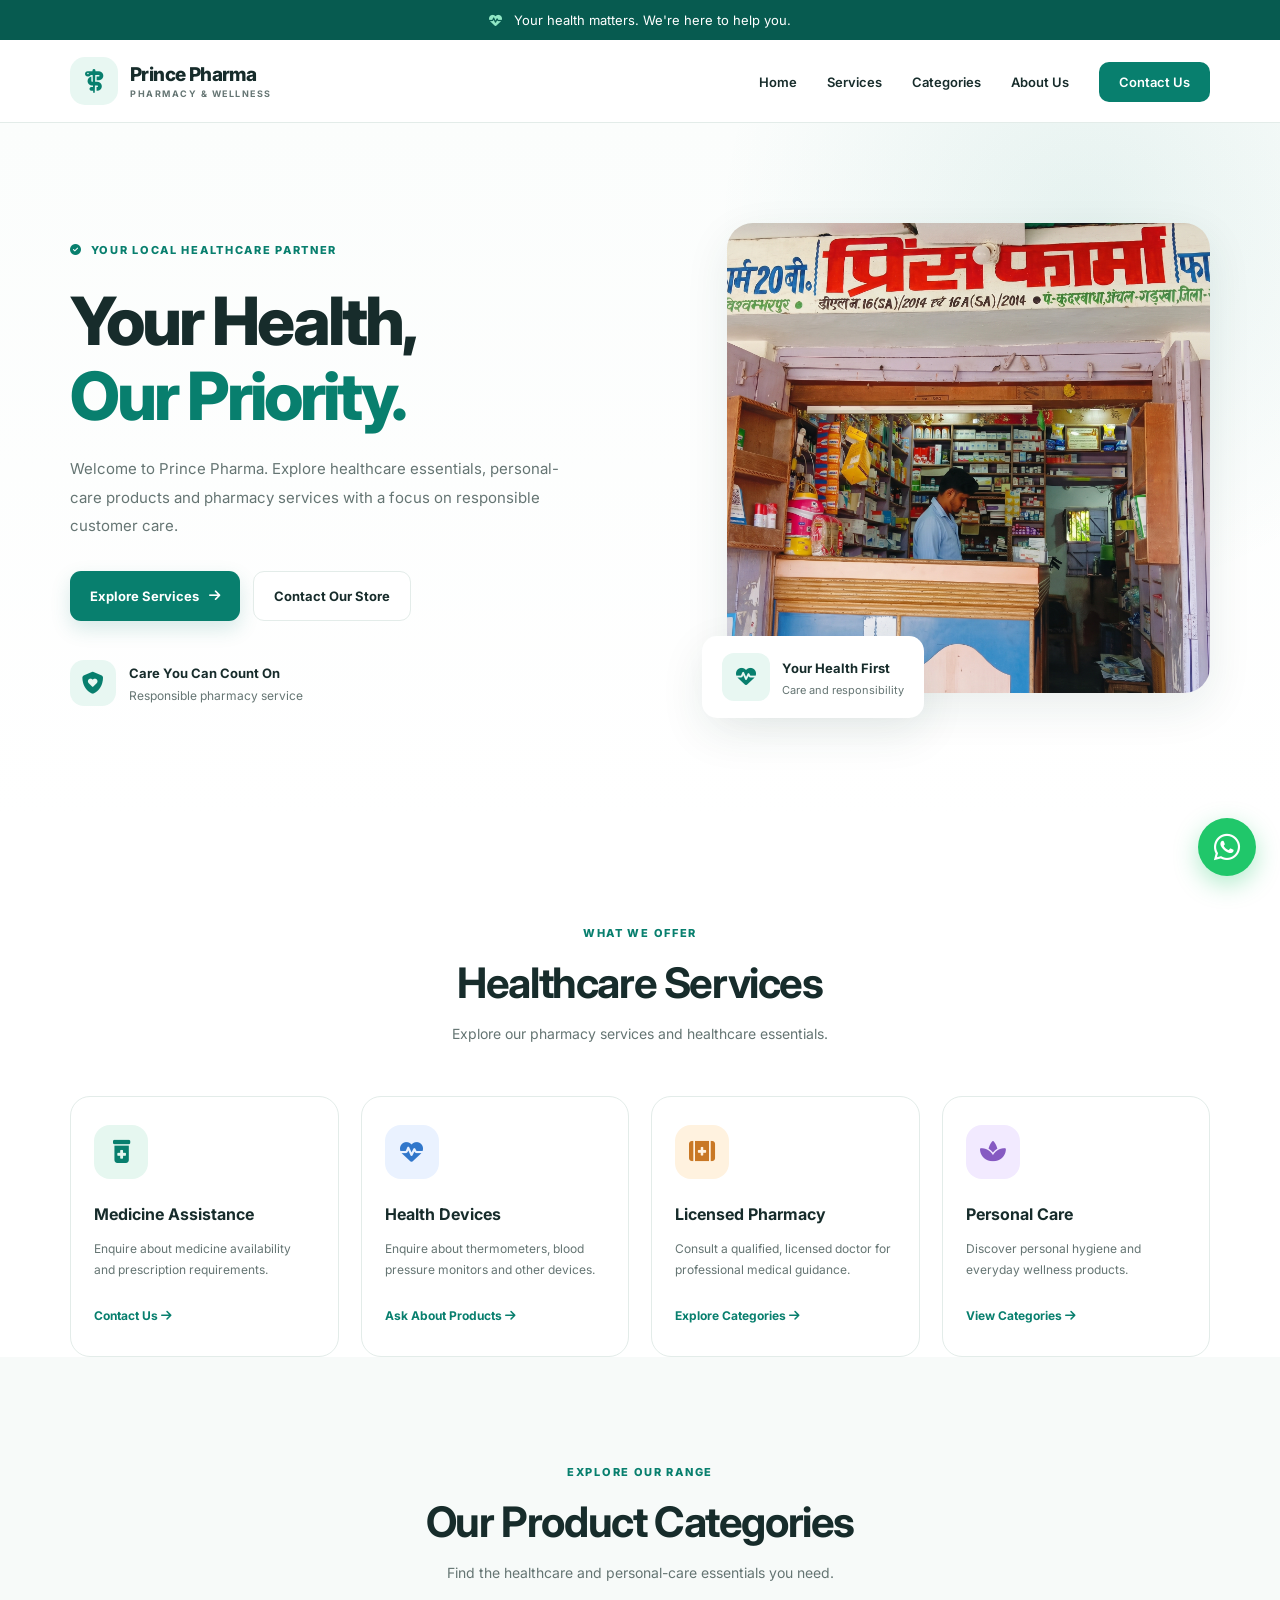
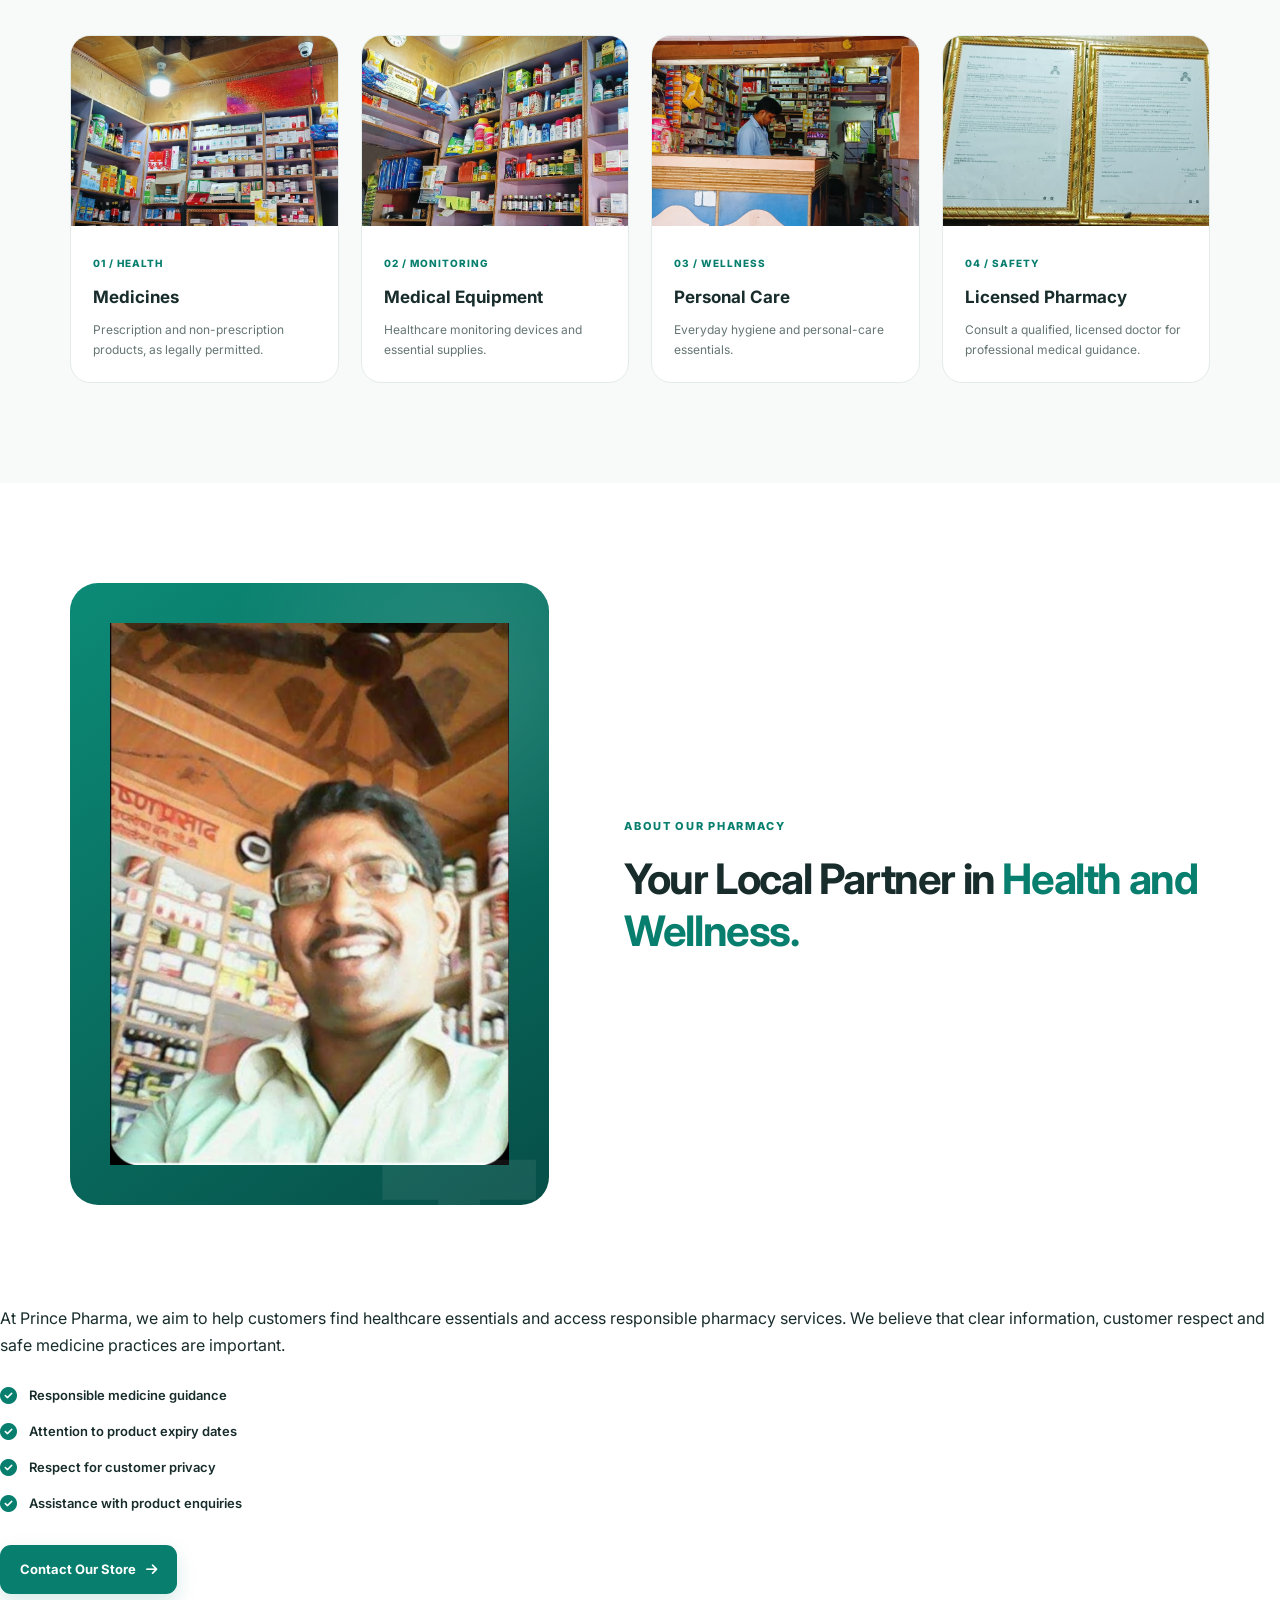
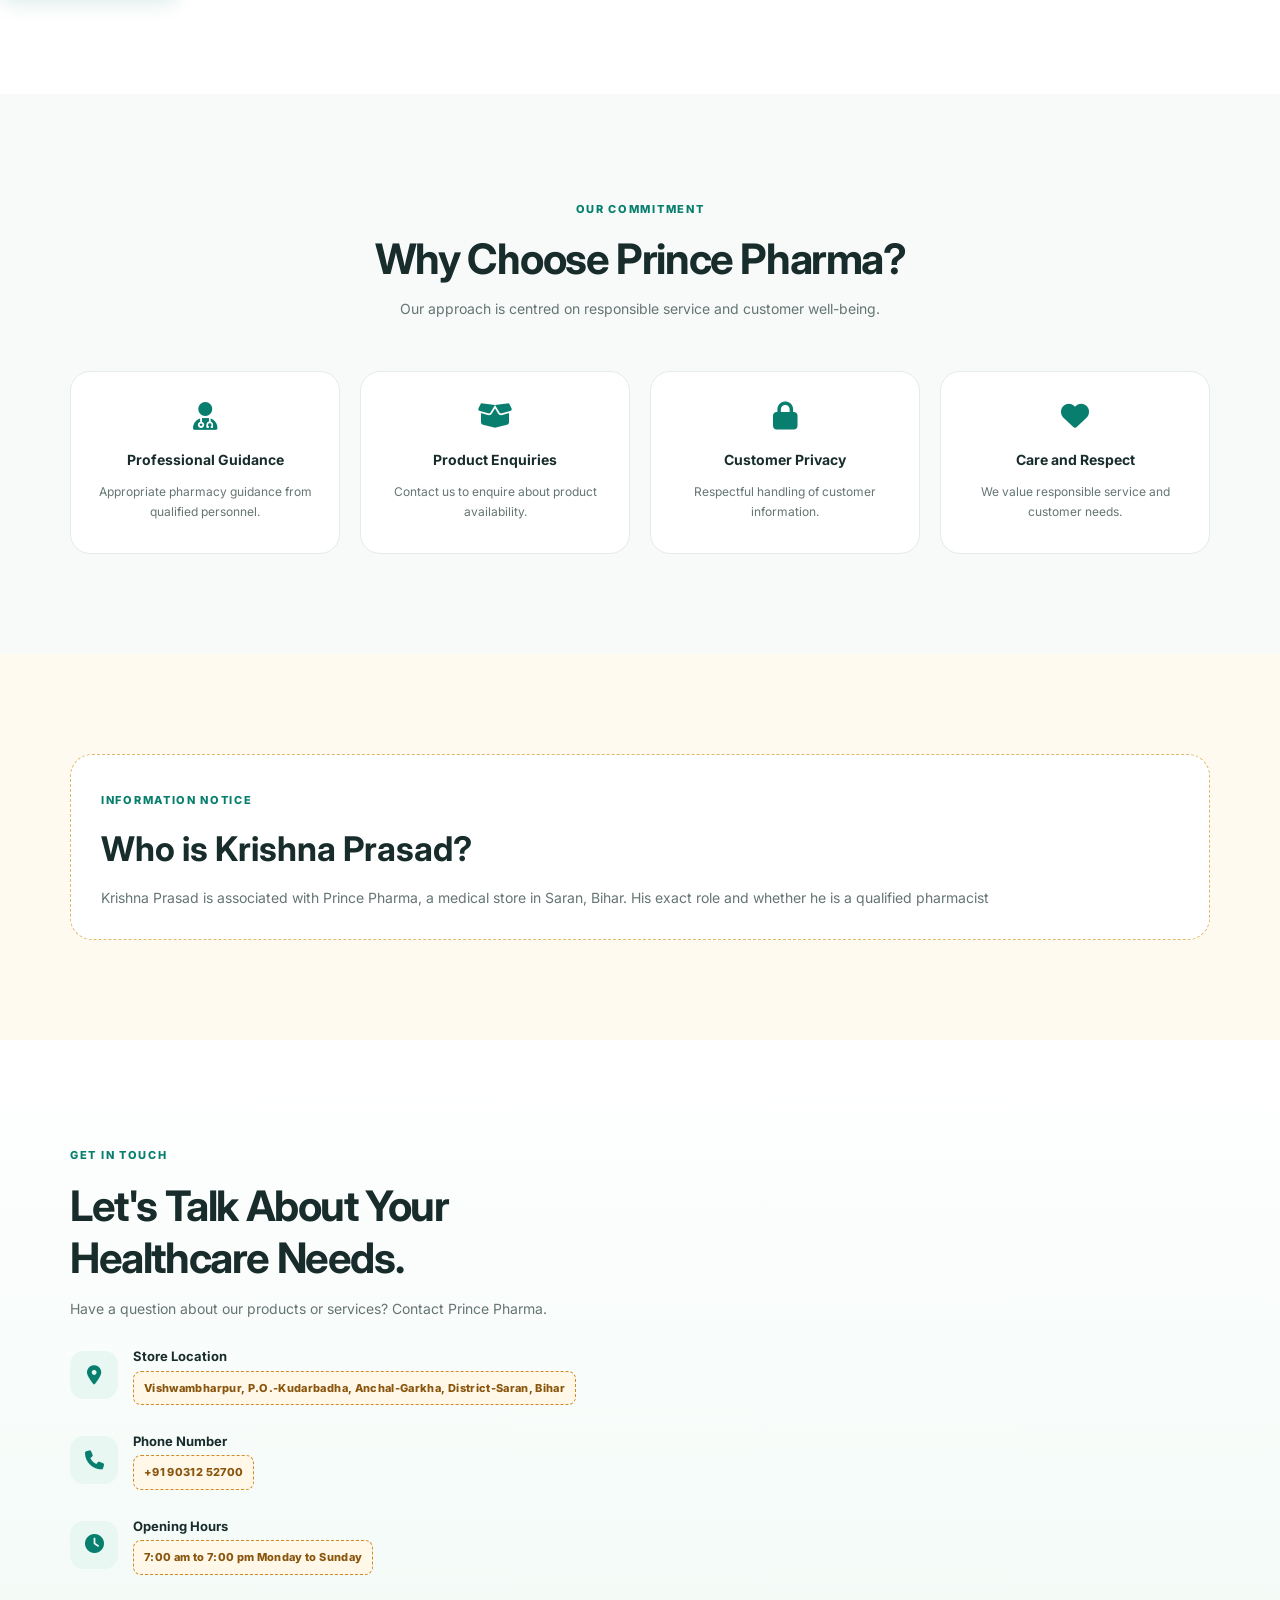
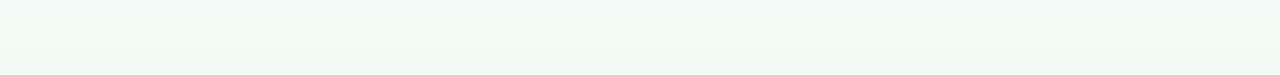
==== commit c3fdd587: "Update index.html" ====
--- a/index.html
+++ b/index.html
@@ -228,7 +228,7 @@
                     <div class="category-content">
                         <span>04 / SAFETY</span>
                         <h3>Licensed Pharmacy</h3>
-                        <p>onsult a qualified, licensed doctor for professional medical guidance.</p>
+                        <p>Consult a qualified, licensed doctor for professional medical guidance.</p>
                     </div>
                 </article>
 
@@ -334,7 +334,7 @@
                     <div class="contact-icon"><i class="fa-solid fa-location-dot"></i></div>
                     <div>
                         <h3>Store Location</h3>
-                        <p><span class="placeholder-field">Vishwambharpur, P.O.-Kudarwadha, Anchal-Garkha, District-Saran, Bihar</span></p>
+                        <p><span class="placeholder-field">Vishwambharpur, P.O.-Kudarbadha, Anchal-Garkha, District-Saran, Bihar</span></p>
                     </div>
                 </div>
 
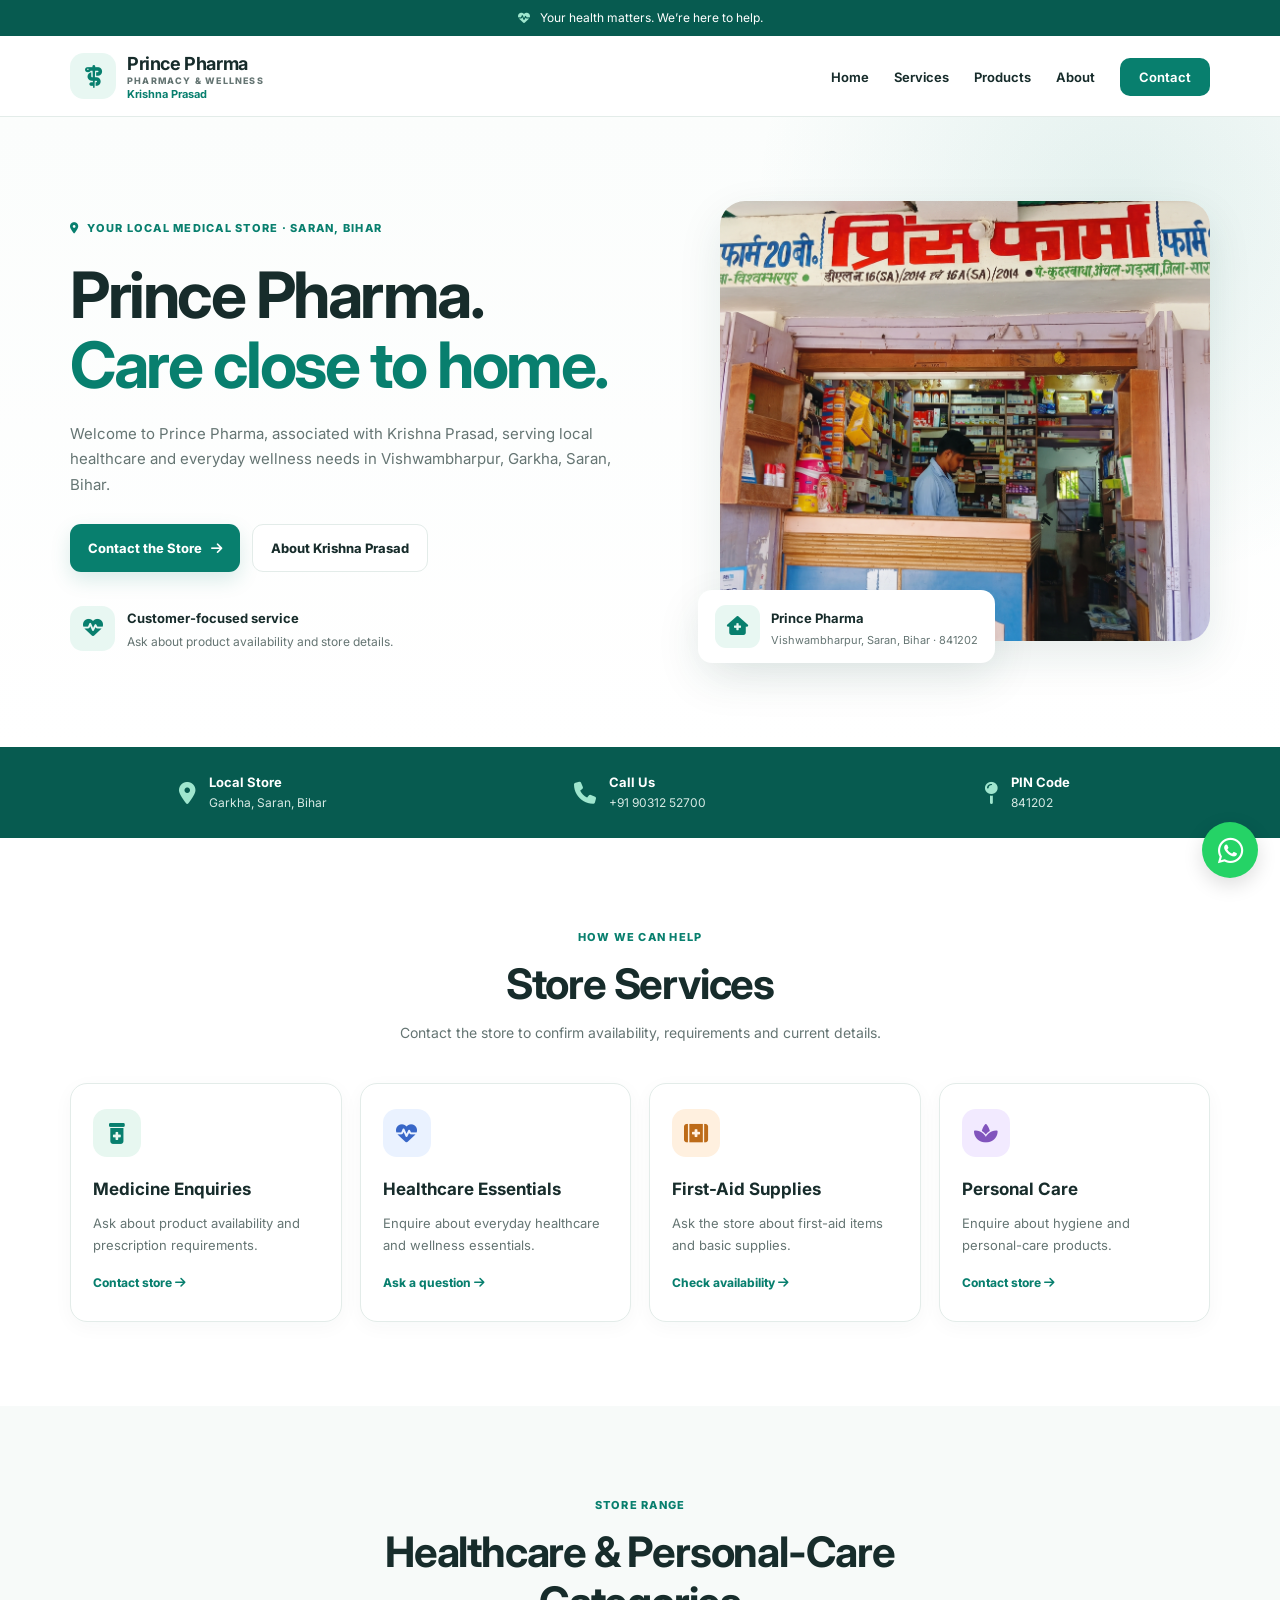
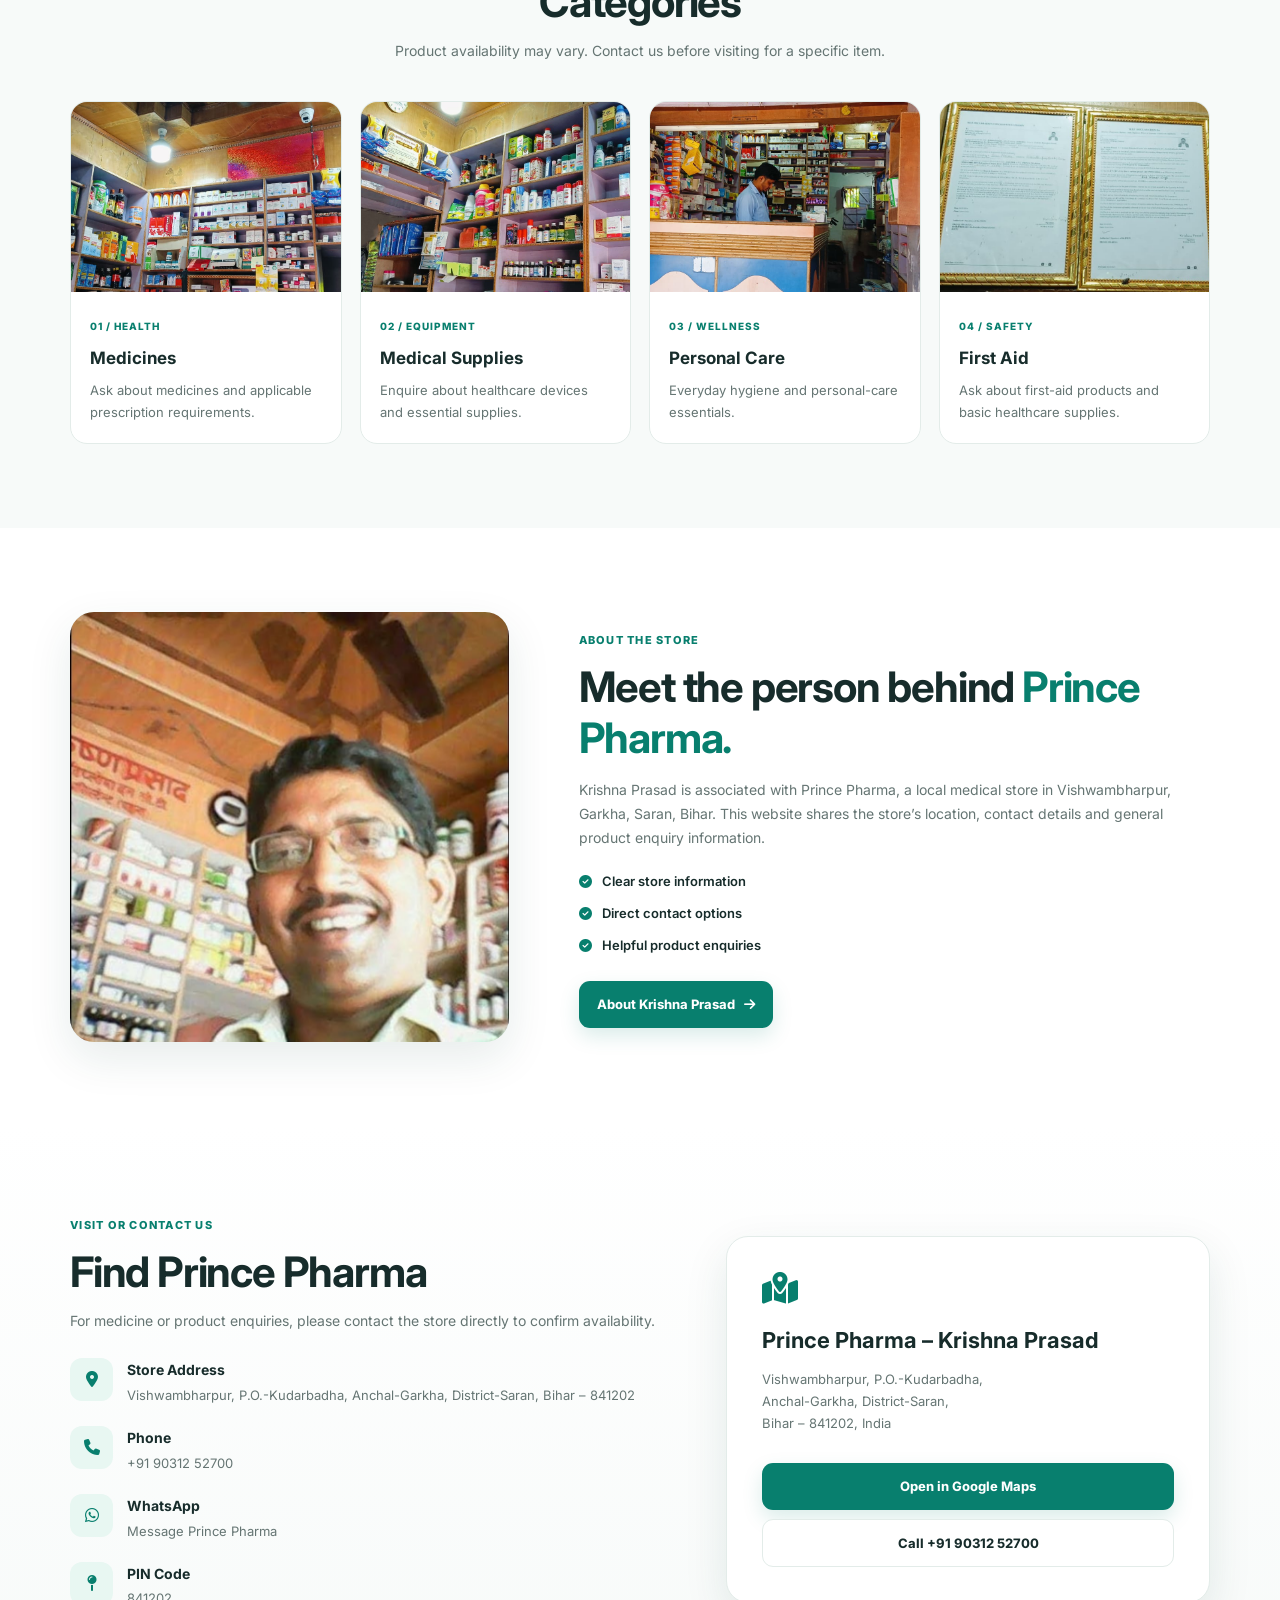
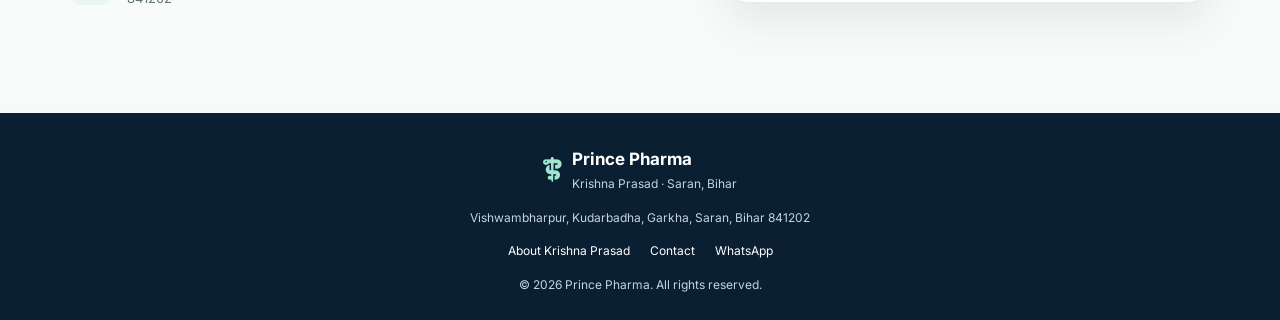
==== commit 0fe71de8: "Add files via upload" ====
--- a/index.html
+++ b/index.html
@@ -1,377 +1,103 @@
-<!DOCTYPE html>
-
-<html lang="en">
-<head>
-    <meta charset="UTF-8">
-    <meta name="viewport" content="width=device-width, initial-scale=1.0">
-
-
-<title>Prince Pharma | Medical Store in Saran, Bihar</title>
-<meta name="description" content="Welcome to Prince Pharma, your local medical store in Saran, Bihar. Contact us for healthcare products and pharmacy services.">
-<meta name="theme-color" content="#087f6e">
-    <meta name="robots" content="index,follow">
-    <meta name="author" content="Prince Pharma">
-    <meta property="og:type" content="website">
-    <meta property="og:title" content="Prince Pharma | Medical Store in Saran, Bihar">
-    <meta property="og:description" content="Visit Prince Pharma in Saran, Bihar for pharmacy products, healthcare essentials and customer support.">
-    <meta property="og:image" content="Gemini_Generated_Image_igyj3uigyj3uigyj.png">
-    <meta name="twitter:card" content="summary_large_image">
-    <script type="application/ld+json">
-    {
-      "@context": "https://schema.org",
-      "@type": "Pharmacy",
-      "name": "Prince Pharma",
-      "description": "Local pharmacy and healthcare essentials store in Saran, Bihar, India",
-      "areaServed": "Saran, Bihar, India",
-      "image": "Gemini_Generated_Image_igyj3uigyj3uigyj.png"
-    }
-    </script>
-
-<link rel="preconnect" href="https://fonts.googleapis.com">
-<link rel="preconnect" href="https://fonts.gstatic.com" crossorigin>
-<link href="https://fonts.googleapis.com/css2?family=Inter:wght@400;500;600;700;800&display=swap" rel="stylesheet">
-
-<link rel="stylesheet" href="https://cdnjs.cloudflare.com/ajax/libs/font-awesome/6.7.2/css/all.min.css">
-<link rel="stylesheet" href="style.css">
-
-
-</head>
-
-<body>
-
-
-<!-- Announcement -->
-<div class="announcement">
-    <p><i class="fa-solid fa-heart-pulse"></i> Your health matters. We're here to help you.</p>
-</div>
-
-<!-- Header -->
-<header class="header">
-    <nav class="navbar container">
-
-        <a href="#home" class="logo">
-            <span class="logo-icon"><i class="fa-solid fa-staff-snake"></i></span>
-            <span class="logo-text">
-                <strong>Prince Pharma</strong>
-                <small>PHARMACY & WELLNESS</small>
-            </span>
-        </a>
-
-        <button class="menu-toggle" id="menuToggle" aria-label="Open navigation" aria-expanded="false">
-            <i class="fa-solid fa-bars"></i>
-        </button>
-
-        <ul class="nav-links" id="navLinks">
-            <li><a href="#home">Home</a></li>
-            <li><a href="#services">Services</a></li>
-            <li><a href="#categories">Categories</a></li>
-            <li><a href="#about">About Us</a></li>
-       <li><a href="https://wa.me/919031252700" class="nav-contact" target="_blank" rel="noopener noreferrer">Contact Us</a></li>
-        </ul>
-
-    </nav>
-</header>
-
-<main>
-
-    <!-- Hero -->
-    <section class="hero section" id="home">
-        <div class="container hero-grid">
-
-            <div class="hero-content">
-                <span class="eyebrow">
-                    <i class="fa-solid fa-circle-check"></i>
-                    YOUR LOCAL HEALTHCARE PARTNER
-                </span>
-
-                <h1>
-                    Your Health,<br>
-                    <span>Our Priority.</span>
-                </h1>
-
-                <p class="hero-description">
-                    Welcome to Prince Pharma. Explore healthcare essentials,
-                    personal-care products and pharmacy services with a focus
-                    on responsible customer care.
-                </p>
-
-                <div class="hero-buttons">
-                    <a href="#services" class="btn btn-primary">
-                        Explore Services <i class="fa-solid fa-arrow-right"></i>
-                    </a>
-
-                    <a href="#contact" class="btn btn-outline">
-                        Contact Our Store
-                    </a>
-                </div>
-
-                <div class="hero-trust">
-                    <div class="trust-icon">
-                        <i class="fa-solid fa-shield-heart" aria-hidden="true"></i>
-                    </div>
-                    <div>
-                        <strong>Care You Can Count On</strong>
-                        <p>Responsible pharmacy service</p>
-                    </div>
-                </div>
-            </div>
-
-            <div class="hero-image">
-                <img src="Gemini_Generated_Image_igyj3uigyj3uigyj.png" alt="Healthcare products in a pharmacy" loading="eager" decoding="async"
-                >
-
-                <div class="image-badge">
-                    <i class="fa-solid fa-heart-pulse"></i>
-                    <div>
-                        <strong>Your Health First</strong>
-                        <p>Care and responsibility</p>
-                    </div>
-                </div>
-            </div>
-
-        </div>
-    </section>
-
-    
-
-    <!-- Services -->
-    <section class="section" id="services">
-        <div class="container">
-
-            <div class="section-heading">
-                <span class="eyebrow">WHAT WE OFFER</span>
-                <h2>Healthcare Services</h2>
-                <p>Explore our pharmacy services and healthcare essentials.</p>
-            </div>
-
-            <div class="service-grid">
-
-                <article class="service-card">
-                    <div class="service-icon green">
-                        <i class="fa-solid fa-prescription-bottle-medical"></i>
-                    </div>
-                    <h3>Medicine Assistance</h3>
-                    <p>Enquire about medicine availability and prescription requirements.</p>
-                    <a href="#contact">Contact Us <i class="fa-solid fa-arrow-right"></i></a>
-                </article>
-
-                <article class="service-card">
-                    <div class="service-icon blue">
-                        <i class="fa-solid fa-heart-pulse"></i>
-                    </div>
-                    <h3>Health Devices</h3>
-                    <p>Enquire about thermometers, blood pressure monitors and other devices.</p>
-                    <a href="#contact">Ask About Products <i class="fa-solid fa-arrow-right"></i></a>
-                </article>
-
-                <article class="service-card">
-                    <div class="service-icon orange">
-                        <i class="fa-solid fa-kit-medical"></i>
-                    </div>
-                    <h3>Licensed Pharmacy</h3>
-                    <p>Consult a qualified, licensed doctor for professional medical guidance.</p>
-                    <a href="#categories">Explore Categories <i class="fa-solid fa-arrow-right"></i></a>
-                </article>
-
-                <article class="service-card">
-                    <div class="service-icon purple">
-                        <i class="fa-solid fa-spa"></i>
-                    </div>
-                    <h3>Personal Care</h3>
-                    <p>Discover personal hygiene and everyday wellness products.</p>
-                    <a href="#categories">View Categories <i class="fa-solid fa-arrow-right"></i></a>
-                </article>
-
-            </div>
-        </div>
-    
-   <section class="section categories" id="categories">
-        <div class="container">
-
-            <div class="section-heading">
-                <span class="eyebrow">EXPLORE OUR RANGE</span>
-                <h2>Our Product Categories</h2>
-                <p>Find the healthcare and personal-care essentials you need.</p>
-            </div>
-
-            <div class="category-grid">
-
-                <article class="category-card">
-                    <img src="WhatsApp Image 2026-10-25 at 2.20.54 PM.jpeg" alt="Pharmaceutical products" loading="lazy" decoding="async">
-                    <div class="category-content">
-                        <span>01 / HEALTH</span>
-                        <h3>Medicines</h3>
-                        <p>Prescription and non-prescription products, as legally permitted.</p>
-                    </div>
-                </article>
-
-                <article class="category-card">
-                    <img src="WhatsApp Image 2026-10-25 at 2.21.17 PM.jpeg" alt="Healthcare supplies" loading="lazy" decoding="async">
-                    <div class="category-content">
-                        <span>02 / MONITORING</span>
-                        <h3>Medical Equipment</h3>
-                        <p>Healthcare monitoring devices and essential supplies.</p>
-                    </div>
-                </article>
-
-                <article class="category-card">
-                    <img src="WhatsApp Image 2026-10-25 at 2.25.28 PM (1).jpeg" alt="Personal-care products" loading="lazy" decoding="async">
-                    <div class="category-content">
-                        <span>03 / WELLNESS</span>
-                        <h3>Personal Care</h3>
-                        <p>Everyday hygiene and personal-care essentials.</p>
-                    </div>
-                </article>
-
-                <article class="category-card">
-                    <img src="ince of medical store .jpeg" alt="First-aid supplies" loading="lazy" decoding="async">
-                    <div class="category-content">
-                        <span>04 / SAFETY</span>
-                        <h3>Licensed Pharmacy</h3>
-                        <p>Consult a qualified, licensed doctor for professional medical guidance.</p>
-                    </div>
-                </article>
-
-            </div>
-        </div>
-    </section>
-<section class="section about-section" id="about">
-    <div class="container about-grid">
-
-        <div class="about-visual">
-            <img src="owner.jpeg" alt="Prince Pharma Pharmacy">
-        </div>
-
-        <div class="about-content">
-            <span class="eyebrow">ABOUT OUR PHARMACY</span>
-
-            <h2>Your Local Partner in <span>Health and Wellness.</span></h2>
-        </div>
-</section>
-   <p>
-                    At Prince Pharma, we aim to help customers find healthcare
-                    essentials and access responsible pharmacy services.
-                    We believe that clear information, customer respect and
-                    safe medicine practices are important.
-                </p>
-
-                <div class="care-list">
-                    <div><i class="fa-solid fa-circle-check"></i> Responsible medicine guidance</div>
-                    <div><i class="fa-solid fa-circle-check"></i> Attention to product expiry dates</div>
-                    <div><i class="fa-solid fa-circle-check"></i> Respect for customer privacy</div>
-                    <div><i class="fa-solid fa-circle-check"></i> Assistance with product enquiries</div>
-                </div>
-
-                <a href="#contact" class="btn btn-primary">
-                    Contact Our Store <i class="fa-solid fa-arrow-right"></i>
-                </a>
-            </div>
-
-        </div>
-    </section>
-
-    <!-- Why Choose Us -->
-    <section class="section why-us">
-        <div class="container">
-
-            <div class="section-heading">
-                <span class="eyebrow">OUR COMMITMENT</span>
-                <h2>Why Choose Prince Pharma?</h2>
-                <p>Our approach is centred on responsible service and customer well-being.</p>
-            </div>
-
-            <div class="why-grid">
-                <div class="why-card">
-                    <i class="fa-solid fa-user-doctor"></i>
-                    <h3>Professional Guidance</h3>
-                    <p>Appropriate pharmacy guidance from qualified personnel.</p>
-                </div>
-
-                <div class="why-card">
-                    <i class="fa-solid fa-box-open"></i>
-                    <h3>Product Enquiries</h3>
-                    <p>Contact us to enquire about product availability.</p>
-                </div>
-
-                <div class="why-card">
-                    <i class="fa-solid fa-lock"></i>
-                    <h3>Customer Privacy</h3>
-                    <p>Respectful handling of customer information.</p>
-                </div>
-
-                <div class="why-card">
-                    <i class="fa-solid fa-heart"></i>
-                    <h3>Care and Respect</h3>
-                    <p>We value responsible service and customer needs.</p>
-                </div>
-            </div>
-
-        </div>
-    </section>
-
-    <!-- Information placeholder: do not publish unverified personal details -->
-    <section class="section info-note" id="store-information">
-        <div class="container info-note-inner">
-            <div>
-                <span class="eyebrow">INFORMATION NOTICE</span>
-                <h2>Who is Krishna Prasad?</h2>
-                <p>Krishna Prasad is associated with Prince Pharma, a medical store in Saran, Bihar. His exact role and whether he is a qualified pharmacist </p>
-            </div>
-            
-        </div>
-    </section>
-
-    <!-- Contact -->
-    <section class="section contact-section" id="contact">
-        <div class="container contact-grid">
-
-            <div class="contact-content">
-                <span class="eyebrow">GET IN TOUCH</span>
-                <h2>Let's Talk About Your Healthcare Needs.</h2>
-                <p>Have a question about our products or services? Contact Prince Pharma.</p>
-
-                <div class="contact-item">
-                    <div class="contact-icon"><i class="fa-solid fa-location-dot"></i></div>
-                    <div>
-                        <h3>Store Location</h3>
-                        <p><span class="placeholder-field">Vishwambharpur, P.O.-Kudarbadha, Anchal-Garkha, District-Saran, Bihar</span></p>
-                    </div>
-                </div>
-
-                <div class="contact-item">
-                    <div class="contact-icon"><i class="fa-solid fa-phone"></i></div>
-                    <div>
-                        <h3>Phone Number</h3>
-                        <p><span class="placeholder-field">+91 90312 52700</span></p>
-                    </div>
-                </div>
-
-                <div class="contact-item">
-                    <div class="contact-icon"><i class="fa-solid fa-clock"></i></div>
-                    <div>
-                        <h3>Opening Hours</h3>
-                        <p><span class="placeholder-field">7:00 am to 7:00 pm
-                             Monday to Sunday</span></p>
-
-
-
-<!-- WhatsApp Floating Button -->
-<a href="https://wa.me/919031252700"
-   class="whatsapp-float"
-   id="whatsappFloat"
-   target="_blank"
-   rel="noopener noreferrer"
-   aria-label="Chat with Prince Pharma on WhatsApp">
-    <i class="fa-brands fa-whatsapp"></i>
-</a>
-
-<button id="backToTop" aria-label="Back to top">
-    <i class="fa-solid fa-arrow-up"></i>
-</button>
-
-<script src="script.js"></script>
-
-
-
-</body>
-</html>
+<!doctype html>
+<html lang="en-IN">
+<head>
+  <meta charset="utf-8">
+  <meta name="viewport" content="width=device-width, initial-scale=1">
+  <title>Prince Pharma – Krishna Prasad | Medical Store in Garkha, Saran, Bihar</title>
+  <meta name="description" content="Visit Prince Pharma, associated with Krishna Prasad, in Vishwambharpur, Kudarbadha, Garkha, Saran, Bihar 841202. Contact the store for medicine availability and healthcare essentials.">
+  <meta name="robots" content="index, follow, max-image-preview:large">
+  <meta name="author" content="Prince Pharma – Krishna Prasad">
+  <meta name="theme-color" content="#087f6e">
+  <meta property="og:type" content="website">
+  <meta property="og:title" content="Prince Pharma – Krishna Prasad | Saran, Bihar">
+  <meta property="og:description" content="Store information, location and contact details for Prince Pharma in Vishwambharpur, Garkha, Saran, Bihar 841202.">
+  <meta property="og:image" content="Gemini_Generated_Image_igyj3uigyj3uigyj.png">
+  <meta property="og:locale" content="en_IN">
+  <meta name="twitter:card" content="summary_large_image">
+  <link rel="preconnect" href="https://fonts.googleapis.com">
+  <link rel="preconnect" href="https://fonts.gstatic.com" crossorigin>
+  <link href="https://fonts.googleapis.com/css2?family=Inter:wght@400;500;600;700;800&display=swap" rel="stylesheet">
+  <link rel="stylesheet" href="https://cdnjs.cloudflare.com/ajax/libs/font-awesome/6.7.2/css/all.min.css">
+  <link rel="stylesheet" href="style.css">
+  <script type="application/ld+json">
+  {
+    "@context":"https://schema.org",
+    "@type":"Pharmacy",
+    "name":"Prince Pharma",
+    "alternateName":"Prince Pharma – Krishna Prasad",
+    "description":"Local medical store in Vishwambharpur, Kudarbadha, Garkha, Saran, Bihar.",
+    "address":{
+      "@type":"PostalAddress",
+      "streetAddress":"Vishwambharpur, P.O.-Kudarbadha, Anchal-Garkha",
+      "addressLocality":"Saran",
+      "addressRegion":"Bihar",
+      "postalCode":"841202",
+      "addressCountry":"IN"
+    },
+    "telephone":"+91 90312 52700",
+    "image":"Gemini_Generated_Image_igyj3uigyj3uigyj.png",
+    "founder":{"@type":"Person","name":"Krishna Prasad"},
+    "areaServed":"Saran, Bihar, India"
+  }
+  </script>
+</head>
+<body>
+  <div class="announcement"><i class="fa-solid fa-heart-pulse" aria-hidden="true"></i> Your health matters. We’re here to help.</div>
+  <header class="header">
+    <nav class="navbar container" aria-label="Main navigation">
+      <a href="index.html" class="logo" aria-label="Prince Pharma home">
+        <span class="logo-icon"><i class="fa-solid fa-staff-snake" aria-hidden="true"></i></span>
+        <span class="logo-text"><strong>Prince Pharma</strong><small>PHARMACY &amp; WELLNESS</small><em>Krishna Prasad</em></span>
+      </a>
+      <button class="menu-toggle" id="menuToggle" aria-label="Open navigation" aria-expanded="false"><i class="fa-solid fa-bars" aria-hidden="true"></i></button>
+      <ul class="nav-links" id="navLinks">
+        <li><a href="#home">Home</a></li><li><a href="#services">Services</a></li><li><a href="#products">Products</a></li><li><a href="#about">About</a></li><li><a href="https://wa.me/919031252700" class="nav-contact">Contact</a></li>
+      </ul>
+    </nav>
+  </header>
+  <main>
+    <section class="hero section" id="home">
+      <div class="container hero-grid">
+        <div class="hero-content">
+          <span class="eyebrow"><i class="fa-solid fa-location-dot" aria-hidden="true"></i> YOUR LOCAL MEDICAL STORE · SARAN, BIHAR</span>
+          <h1>Prince Pharma.<br><span>Care close to home.</span></h1>
+          <p class="hero-description">Welcome to Prince Pharma, associated with Krishna Prasad, serving local healthcare and everyday wellness needs in Vishwambharpur, Garkha, Saran, Bihar.</p>
+          <div class="hero-buttons"><a class="btn btn-primary" href="#contact">Contact the Store <i class="fa-solid fa-arrow-right" aria-hidden="true"></i></a><a class="btn btn-outline" href="about.html">About Krishna Prasad</a></div>
+          <div class="hero-trust"><div class="trust-icon"><i class="fa-solid fa-heart-pulse" aria-hidden="true"></i></div><div><strong>Customer-focused service</strong><p>Ask about product availability and store details.</p></div></div>
+        </div>
+        <div class="hero-image"><img src="Gemini_Generated_Image_igyj3uigyj3uigyj.png" alt="Healthcare products at Prince Pharma" width="640" height="520" fetchpriority="high"><div class="image-badge"><i class="fa-solid fa-house-medical" aria-hidden="true"></i><div><strong>Prince Pharma</strong><p>Vishwambharpur, Saran, Bihar · 841202</p></div></div></div>
+      </div>
+    </section>
+    <section class="highlights"><div class="container highlights-grid"><div class="highlight"><i class="fa-solid fa-location-dot" aria-hidden="true"></i><div><strong>Local Store</strong><span>Garkha, Saran, Bihar</span></div></div><div class="highlight"><i class="fa-solid fa-phone" aria-hidden="true"></i><div><strong>Call Us</strong><span>+91 90312 52700</span></div></div><div class="highlight"><i class="fa-solid fa-map-pin" aria-hidden="true"></i><div><strong>PIN Code</strong><span>841202</span></div></div></div></section>
+    <section class="section" id="services"><div class="container"><div class="section-heading"><span class="eyebrow">HOW WE CAN HELP</span><h2>Store Services</h2><p>Contact the store to confirm availability, requirements and current details.</p></div><div class="service-grid">
+      <article class="service-card"><div class="service-icon green"><i class="fa-solid fa-prescription-bottle-medical" aria-hidden="true"></i></div><h3>Medicine Enquiries</h3><p>Ask about product availability and prescription requirements.</p><a href="#contact">Contact store <i class="fa-solid fa-arrow-right" aria-hidden="true"></i></a></article>
+      <article class="service-card"><div class="service-icon blue"><i class="fa-solid fa-heart-pulse" aria-hidden="true"></i></div><h3>Healthcare Essentials</h3><p>Enquire about everyday healthcare and wellness essentials.</p><a href="#contact">Ask a question <i class="fa-solid fa-arrow-right" aria-hidden="true"></i></a></article>
+      <article class="service-card"><div class="service-icon orange"><i class="fa-solid fa-kit-medical" aria-hidden="true"></i></div><h3>First-Aid Supplies</h3><p>Ask the store about first-aid items and basic supplies.</p><a href="#contact">Check availability <i class="fa-solid fa-arrow-right" aria-hidden="true"></i></a></article>
+      <article class="service-card"><div class="service-icon purple"><i class="fa-solid fa-spa" aria-hidden="true"></i></div><h3>Personal Care</h3><p>Enquire about hygiene and personal-care products.</p><a href="#contact">Contact store <i class="fa-solid fa-arrow-right" aria-hidden="true"></i></a></article>
+    </div></div></section>
+    <section class="section categories" id="products"><div class="container"><div class="section-heading"><span class="eyebrow">STORE RANGE</span><h2>Healthcare &amp; Personal-Care Categories</h2><p>Product availability may vary. Contact us before visiting for a specific item.</p></div><div class="category-grid">
+      <article class="category-card"><img src="WhatsApp Image 2026-10-25 at 2.20.54 PM.jpeg" alt="Pharmacy and medicine products" loading="lazy" width="480" height="320"><div class="category-content"><span>01 / HEALTH</span><h3>Medicines</h3><p>Ask about medicines and applicable prescription requirements.</p></div></article>
+      <article class="category-card"><img src="WhatsApp Image 2026-10-25 at 2.21.17 PM.jpeg" alt="Healthcare supplies and equipment" loading="lazy" width="480" height="320"><div class="category-content"><span>02 / EQUIPMENT</span><h3>Medical Supplies</h3><p>Enquire about healthcare devices and essential supplies.</p></div></article>
+      <article class="category-card"><img src="WhatsApp Image 2026-10-25 at 2.25.28 PM (1).jpeg" alt="Personal-care and wellness products" loading="lazy" width="480" height="320"><div class="category-content"><span>03 / WELLNESS</span><h3>Personal Care</h3><p>Everyday hygiene and personal-care essentials.</p></div></article>
+      <article class="category-card"><img src="ince of medical store .jpeg" alt="First-aid and healthcare essentials" loading="lazy" width="480" height="320"><div class="category-content"><span>04 / SAFETY</span><h3>First Aid</h3><p>Ask about first-aid products and basic healthcare supplies.</p></div></article>
+    </div></div></section>
+    <section class="section about-section" id="about"><div class="container about-grid">
+      <div class="about-visual"><img src="owner.jpeg" alt="Krishna Prasad, associated with Prince Pharma" loading="lazy" width="480" height="560"></div>
+      <div class="about-content"><span class="eyebrow">ABOUT THE STORE</span><h2>Meet the person behind <span>Prince Pharma.</span></h2><p>Krishna Prasad is associated with Prince Pharma, a local medical store in Vishwambharpur, Garkha, Saran, Bihar. This website shares the store’s location, contact details and general product enquiry information.</p><div class="care-list"><div><i class="fa-solid fa-circle-check" aria-hidden="true"></i> Clear store information</div><div><i class="fa-solid fa-circle-check" aria-hidden="true"></i> Direct contact options</div><div><i class="fa-solid fa-circle-check" aria-hidden="true"></i> Helpful product enquiries</div></div><a class="btn btn-primary" href="about.html">About Krishna Prasad <i class="fa-solid fa-arrow-right" aria-hidden="true"></i></a></div>
+    </div></section>
+    <section class="section contact-section" id="contact"><div class="container contact-grid">
+      <div class="contact-content"><span class="eyebrow">VISIT OR CONTACT US</span><h2>Find Prince Pharma</h2><p>For medicine or product enquiries, please contact the store directly to confirm availability.</p>
+        <div class="contact-item"><div class="contact-icon"><i class="fa-solid fa-location-dot" aria-hidden="true"></i></div><div><h3>Store Address</h3><p>Vishwambharpur, P.O.-Kudarbadha, Anchal-Garkha, District-Saran, Bihar – 841202</p></div></div>
+        <div class="contact-item"><div class="contact-icon"><i class="fa-solid fa-phone" aria-hidden="true"></i></div><div><h3>Phone</h3><p><a href="tel:+919031252700">+91 90312 52700</a></p></div></div>
+        <div class="contact-item"><div class="contact-icon"><i class="fa-brands fa-whatsapp" aria-hidden="true"></i></div><div><h3>WhatsApp</h3><p><a href="https://wa.me/919031252700" target="_blank" rel="noopener noreferrer">Message Prince Pharma</a></p></div></div>
+        <div class="contact-item"><div class="contact-icon"><i class="fa-solid fa-map-pin" aria-hidden="true"></i></div><div><h3>PIN Code</h3><p>841202</p></div></div>
+      </div>
+      <aside class="contact-panel"><i class="fa-solid fa-map-location-dot" aria-hidden="true"></i><h3>Prince Pharma – Krishna Prasad</h3><p>Vishwambharpur, P.O.-Kudarbadha,<br>Anchal-Garkha, District-Saran,<br>Bihar – 841202, India</p><a class="btn btn-primary" target="_blank" rel="noopener noreferrer" href="https://www.google.com/maps/place/RW57%2BRP7,+Garkha+Basant+Rd,+Salaha,+Bihar+841202/@25.8095364,84.9143868,52m/data=!3m1!1e3!4m6!3m5!1s0x3992b2e1f4f7c531:0xa734753e9f4a28bf!8m2!3d25.8094962!4d84.9143148!16s%2Fg%2F11l4sxvrmf?hl=en&entry=ttu&g_ep=EgoyMDI2MTAyOC4wIKXMDSoASAFQAw%3D%3D">Open in Google Maps</a><a class="btn btn-outline" href="tel:+919031252700">Call +91 90312 52700</a></aside>
+    </div></section>
+  </main>
+  <footer class="footer"><div class="container footer-inner"><a class="footer-brand" href="#home"><i class="fa-solid fa-staff-snake" aria-hidden="true"></i><span><strong>Prince Pharma</strong><small>Krishna Prasad · Saran, Bihar</small></span></a><p>Vishwambharpur, Kudarbadha, Garkha, Saran, Bihar 841202</p><div class="footer-links"><a href="about.html">About Krishna Prasad</a><a href="#contact">Contact</a><a href="https://wa.me/919031252700" target="_blank" rel="noopener noreferrer">WhatsApp</a></div><small>© <span id="year">2026</span> Prince Pharma. All rights reserved.</small></div></footer>
+  <a href="https://wa.me/919031252700" class="whatsapp-float" target="_blank" rel="noopener noreferrer" aria-label="Chat with Prince Pharma on WhatsApp"><i class="fa-brands fa-whatsapp" aria-hidden="true"></i></a>
+  <button id="backToTop" aria-label="Back to top"><i class="fa-solid fa-arrow-up" aria-hidden="true"></i></button>
+  <script src="script.js" defer></script>
+</body>
+</html>
--- a/style.css
+++ b/style.css
@@ -1,2226 +1,6 @@
-:root {
---primary: #087f6e;
---primary-dark: #075b50;
---primary-light: #e8f7f2;
---text: #172c2b;
---muted: #657573;
---white: #ffffff;
---background: #f7faf9;
---border: #e3ece9;
---shadow: 0 15px 45px rgba(20, 70, 60, 0.09);
---radius: 20px;
-}
-
-* {
-  margin: 0;
-  padding: 0;
-  box-sizing: border-box;
-  }
-
-html {
-scroll-behavior: smooth;
-scroll-padding-top: 90px;
-}
-
-body {
-font-family: "Inter", sans-serif;
-color: var(--text);
-background: var(--white);
-line-height: 1.7;
-overflow-x: hidden;
-}
-
-a {
-color: inherit;
-text-decoration: none;
-}
-
-button {
-font: inherit;
-}
-
-img {
-max-width: 100%;
-display: block;
-}
-
-.container {
-width: min(1140px, 90%);
-margin: 0 auto;
-}
-
-.section {
-padding: 100px 0;
-}
-
-.announcement {
-background: var(--primary-dark);
-color: white;
-text-align: center;
-padding: 9px 15px;
-font-size: 13px;
-}
-
-.announcement i {
-margin-right: 8px;
-color: #91e7c5;
-}
-
-.header {
-position: sticky;
-top: 0;
-z-index: 1000;
-background: rgba(255, 255, 255, 0.96);
-backdrop-filter: blur(14px);
-border-bottom: 1px solid var(--border);
-}
-
-.navbar {
-min-height: 82px;
-display: flex;
-align-items: center;
-justify-content: space-between;
-gap: 25px;
-}
-
-.logo {
-display: flex;
-align-items: center;
-gap: 12px;
-}
-
-.logo-icon {
-width: 48px;
-height: 48px;
-border-radius: 15px;
-display: grid;
-place-items: center;
-background: var(--primary-light);
-color: var(--primary);
-font-size: 24px;
-}
-
-.logo-text {
-display: flex;
-flex-direction: column;
-line-height: 1.35;
-}
-
-.logo-text strong {
-font-size: 19px;
-font-weight: 800;
-letter-spacing: -0.6px;
-}
-
-.logo-text small {
-font-size: 9px;
-font-weight: 700;
-letter-spacing: 1.5px;
-color: var(--muted);
-}
-
-.nav-links {
-display: flex;
-align-items: center;
-gap: 30px;
-list-style: none;
-}
-
-.nav-links a {
-font-size: 13px;
-font-weight: 600;
-transition: color 0.25s;
-}
-
-.nav-links a:hover {
-color: var(--primary);
-}
-
-.nav-links .nav-contact {
-background: var(--primary);
-color: white;
-padding: 12px 20px;
-border-radius: 10px;
-}
-
-.nav-links .nav-contact:hover {
-background: var(--primary-dark);
-color: white;
-}
-
-.menu-toggle {
-display: none;
-border: 0;
-background: var(--primary-light);
-color: var(--primary);
-padding: 11px 13px;
-border-radius: 10px;
-cursor: pointer;
-}
-
-.hero {
-background:
-radial-gradient(circle at 85% 15%, rgba(8, 127, 110, 0.09), transparent 30%),
-linear-gradient(180deg, #fbfdfc, #ffffff);
-}
-
-.hero-grid {
-display: grid;
-grid-template-columns: 1.05fr 0.95fr;
-gap: 70px;
-align-items: center;
-}
-
-.eyebrow {
-display: inline-flex;
-align-items: center;
-gap: 8px;
-font-size: 11px;
-font-weight: 800;
-letter-spacing: 1.7px;
-color: var(--primary);
-}
-
-.hero h1 {
-margin: 22px 0;
-font-size: clamp(42px, 5.2vw, 68px);
-line-height: 1.12;
-letter-spacing: -3px;
-font-weight: 800;
-}
-
-.hero h1 span,
-.about-content h2 span {
-color: var(--primary);
-}
-
-.hero-description {
-max-width: 520px;
-color: var(--muted);
-font-size: 15px;
-line-height: 1.9;
-}
-
-.hero-buttons {
-display: flex;
-flex-wrap: wrap;
-gap: 13px;
-margin-top: 30px;
-}
-
-.btn {
-display: inline-flex;
-justify-content: center;
-align-items: center;
-gap: 10px;
-min-height: 49px;
-padding: 13px 20px;
-border-radius: 11px;
-font-size: 13px;
-font-weight: 700;
-transition: transform 0.25s, background 0.25s;
-}
-
-.btn:hover {
-transform: translateY(-3px);
-}
-
-.btn-primary {
-background: var(--primary);
-color: white;
-box-shadow: 0 8px 20px rgba(8, 127, 110, 0.16);
-}
-
-.btn-primary:hover {
-background: var(--primary-dark);
-}
-
-.btn-outline {
-border: 1px solid var(--border);
-background: white;
-}
-
-.btn-outline:hover {
-border-color: var(--primary);
-color: var(--primary);
-}
-
-.hero-trust {
-display: flex;
-align-items: center;
-gap: 13px;
-margin-top: 38px;
-}
-
-.trust-icon {
-width: 46px;
-height: 46px;
-display: grid;
-place-items: center;
-border-radius: 14px;
-color: var(--primary);
-background: var(--primary-light);
-font-size: 20px;
-}
-
-.hero-trust strong {
-font-size: 13px;
-}
-
-.hero-trust p {
-color: var(--muted);
-font-size: 12px;
-}
-
-.hero-image {
-position: relative;
-padding: 0 0 25px 25px;
-}
-
-
-
-.hero-image > img {
-position: relative;
-width: 100%;
-height: 470px;
-object-fit: cover;
-border-radius: 26px;
-box-shadow: var(--shadow);
-}
-
-.image-badge {
-position: absolute;
-bottom: 0;
-left: 0;
-display: flex;
-align-items: center;
-gap: 12px;
-background: white;
-padding: 17px 20px;
-border-radius: 15px;
-box-shadow: var(--shadow);
-}
-
-.image-badge > i {
-color: var(--primary);
-background: var(--primary-light);
-padding: 14px;
-border-radius: 12px;
-font-size: 20px;
-}
-
-.image-badge strong {
-font-size: 13px;
-}
-
-.image-badge p {
-font-size: 11px;
-color: var(--muted);
-}
-
-.highlights {
-padding: 30px 0;
-background: var(--primary-dark);
-color: white;
-}
-
-.highlights-grid {
-display: grid;
-grid-template-columns: repeat(3, 1fr);
-gap: 30px;
-}
-
-.highlight {
-display: flex;
-align-items: center;
-justify-content: center;
-gap: 15px;
-}
-
-.highlight > i {
-font-size: 27px;
-color: #91e7c5;
-}
-
-.highlight h3 {
-font-size: 13px;
-}
-
-.highlight p {
-color: #c1ddd5;
-font-size: 11px;
-}
-
-.section-heading {
-text-align: center;
-max-width: 650px;
-margin: 0 auto 50px;
-}
-
-.section-heading h2,
-.about-content h2,
-.contact-content h2 {
-font-size: clamp(29px, 3.5vw, 42px);
-line-height: 1.25;
-letter-spacing: -1.4px;
-margin: 12px 0;
-}
-
-.section-heading > p,
-.about-content > p,
-.contact-content > p {
-font-size: 14px;
-color: var(--muted);
-}
-
-.service-grid {
-display: grid;
-grid-template-columns: repeat(4, 1fr);
-gap: 22px;
-}
-
-.service-card {
-padding: 28px 23px;
-background: white;
-border: 1px solid var(--border);
-border-radius: var(--radius);
-transition: transform 0.3s, box-shadow 0.3s;
-}
-
-.service-card:hover {
-transform: translateY(-7px);
-box-shadow: var(--shadow);
-}
-
-.service-icon {
-width: 54px;
-height: 54px;
-display: grid;
-place-items: center;
-border-radius: 16px;
-font-size: 23px;
-margin-bottom: 22px;
-}
-
-.green {
-color: #087f6e;
-background: #e6f7f0;
-}
-
-.blue {
-color: #3177cb;
-background: #eaf2ff;
-}
-
-.orange {
-color: #c97825;
-background: #fff2df;
-}
-
-.purple {
-color: #865ac2;
-background: #f2eaff;
-}
-
-.service-card h3 {
-font-size: 16px;
-margin-bottom: 10px;
-}
-
-.service-card p {
-font-size: 12px;
-color: var(--muted);
-line-height: 1.8;
-margin-bottom: 20px;
-}
-
-.service-card > a {
-color: var(--primary);
-font-size: 12px;
-font-weight: 700;
-}
-
-.categories {
-background: var(--background);
-}
-
-.category-grid {
-display: grid;
-grid-template-columns: repeat(4, 1fr);
-gap: 22px;
-}
-
-.category-card {
-overflow: hidden;
-border-radius: var(--radius);
-background: white;
-border: 1px solid var(--border);
-transition: transform 0.3s, box-shadow 0.3s;
-}
-
-.category-card:hover {
-transform: translateY(-6px);
-box-shadow: var(--shadow);
-}
-
-.category-card > img {
-width: 100%;
-height: 190px;
-object-fit: cover;
-}
-
-.category-content {
-padding: 22px;
-}
-
-.category-content > span {
-color: var(--primary);
-font-size: 10px;
-font-weight: 800;
-letter-spacing: 1px;
-}
-
-.category-content h3 {
-font-size: 17px;
-margin: 8px 0;
-}
-
-.category-content p {
-font-size: 12px;
-color: var(--muted);
-}
-
-.about-grid {
-display: grid;
-grid-template-columns: 0.9fr 1.1fr;
-gap: 75px;
-align-items: center;
-}
-
-.about-visual {
-min-height: 400px;
-border-radius: 28px;
-padding: 40px;
-background:
-radial-gradient(circle at 80% 15%, rgba(255,255,255,.13), transparent 35%),
-linear-gradient(145deg, #0c8b77, #064f48);
-color: white;
-display: flex;
-flex-direction: column;
-justify-content: center;
-align-items: flex-start;
-position: relative;
-overflow: hidden;
-}
-
-.about-visual::after {
-content: "+";
-position: absolute;
-font-size: 300px;
-font-weight: 800;
-line-height: 1;
-right: -10px;
-bottom: -100px;
-color: rgba(255,255,255,.07);
-}
-
-.about-icon {
-width: 95px;
-height: 95px;
-display: grid;
-place-items: center;
-background: rgba(255,255,255,.13);
-border: 1px solid rgba(255,255,255,.25);
-border-radius: 28px;
-font-size: 46px;
-margin-bottom: 35px;
-}
-
-.about-visual > span {
-font-size: 11px;
-font-weight: 800;
-letter-spacing: 3px;
-color: #b5f2dc;
-}
-
-.about-visual h3 {
-font-size: 30px;
-line-height: 1.25;
-margin: 12px 0;
-}
-
-.about-visual p {
-font-size: 13px;
-color: #d1eee5;
-}
-
-.about-content h2 {
-margin: 15px 0 20px;
-}
-
-.about-content > p {
-line-height: 1.9;
-}
-
-.care-list {
-display: grid;
-gap: 14px;
-margin: 25px 0 30px;
-}
-
-.care-list > div {
-display: flex;
-align-items: center;
-gap: 12px;
-font-size: 13px;
-font-weight: 600;
-}
-
-.care-list i {
-color: var(--primary);
-font-size: 17px;
-}
-
-.why-us {
-background: var(--background);
-}
-
-.why-grid {
-display: grid;
-grid-template-columns: repeat(4, 1fr);
-gap: 20px;
-}
-
-.why-card {
-padding: 30px 22px;
-background: white;
-border: 1px solid var(--border);
-border-radius: var(--radius);
-text-align: center;
-transition: transform 0.3s;
-}
-
-.why-card:hover {
-transform: translateY(-5px);
-}
-
-.why-card > i {
-font-size: 28px;
-color: var(--primary);
-margin-bottom: 18px;
-}
-
-.why-card h3 {
-font-size: 14px;
-margin-bottom: 10px;
-}
-
-.why-card p {
-font-size: 12px;
-color: var(--muted);
-}
-
-.contact-section {
-background: linear-gradient(180deg, white, #f2faf6);
-}
-
-.contact-grid {
-display: grid;
-grid-template-columns: 1fr 0.8fr;
-gap: 80px;
-align-items: center;
-}
-
-.contact-content h2 {
-max-width: 540px;
-}
-
-.contact-item {
-display: flex;
-align-items: center;
-gap: 15px;
-margin-top: 25px;
-}
-
-.contact-icon {
-flex-shrink: 0;
-width: 48px;
-height: 48px;
-display: grid;
-place-items: center;
-color: var(--primary);
-background: var(--primary-light);
-border-radius: 14px;
-font-size: 19px;
-}
-
-.contact-item h3 {
-font-size: 13px;
-}
-
-.contact-item p {
-font-size: 12px;
-color: var(--muted);
-overflow-wrap: anywhere;
-}
-
-.contact-content > .btn {
-margin-top: 30px;
-}
-
-.contact-panel {
-min-height: 380px;
-padding: 40px;
-border-radius: 28px;
-background: white;
-border: 1px solid var(--border);
-box-shadow: var(--shadow);
-display: flex;
-flex-direction: column;
-align-items: flex-start;
-justify-content: center;
-}
-
-.contact-panel-icon {
-width: 70px;
-height: 70px;
-border-radius: 22px;
-background: var(--primary-light);
-color: var(--primary);
-display: grid;
-place-items: center;
-font-size: 30px;
-margin-bottom: 25px;
-}
-
-.contact-panel > span {
-color: var(--primary);
-font-size: 10px;
-font-weight: 800;
-letter-spacing: 2px;
-}
-
-.contact-panel h3 {
-font-size: 28px;
-line-height: 1.3;
-margin: 10px 0;
-}
-
-.contact-panel p {
-font-size: 13px;
-color: var(--muted);
-}
-
-.text-link {
-margin-top: 25px;
-font-size: 13px;
-font-weight: 700;
-color: var(--primary);
-}
-
-.footer {
-background: #102d29;
-color: white;
-}
-
-.footer-grid {
-padding-top: 65px;
-padding-bottom: 50px;
-display: grid;
-grid-template-columns: 1.3fr 0.7fr 1fr;
-gap: 60px;
-}
-
-.footer-logo .logo-icon {
-color: #9be9ce;
-background: rgba(255,255,255,.1);
-}
-
-.footer-logo .logo-text small {
-color: #aac4bc;
-}
-
-.footer-brand > p,
-.footer-disclaimer > p {
-margin-top: 20px;
-font-size: 12px;
-line-height: 1.9;
-color: #b9d0c9;
-}
-
-.footer-links {
-display: flex;
-flex-direction: column;
-align-items: flex-start;
-gap: 10px;
-}
-
-.footer-links h3,
-.footer-disclaimer h3 {
-font-size: 14px;
-margin-bottom: 10px;
-}
-
-.footer-links a {
-font-size: 12px;
-color: #b9d0c9;
-transition: color 0.2s;
-}
-
-.footer-links a:hover {
-color: #9be9ce;
-}
-
-.footer-bottom {
-border-top: 1px solid rgba(255,255,255,.12);
-padding: 20px 0;
-}
-
-.footer-bottom p {
-text-align: center;
-color: #b9d0c9;
-font-size: 11px;
-}
-
-.whatsapp-float {
-position: fixed;
-right: 24px;
-bottom: 24px;
-width: 58px;
-height: 58px;
-display: grid;
-place-items: center;
-background: #20c76a;
-color: white;
-border-radius: 50%;
-font-size: 30px;
-box-shadow: 0 8px 25px rgba(32, 199, 106, .35);
-z-index: 1000;
-transition: transform 0.25s;
-}
-
-.whatsapp-float:hover {
-transform: scale(1.08);
-}
-
-#backToTop {
-position: fixed;
-right: 29px;
-bottom: 95px;
-width: 46px;
-height: 46px;
-border: 0;
-border-radius: 13px;
-background: var(--primary-dark);
-color: white;
-cursor: pointer;
-z-index: 999;
-opacity: 0;
-visibility: hidden;
-transform: translateY(10px);
-transition: 0.25s;
-}
-
-#backToTop.visible {
-opacity: 1;
-visibility: visible;
-transform: translateY(0);
-}
-
-@media (max-width: 1000px) {
-.nav-links {
-gap: 18px;
-}
-
-
-.hero-grid {
-    gap: 35px;
-}
-
-.service-grid,
-.category-grid,
-.why-grid {
-    grid-template-columns: repeat(2, 1fr);
-}
-
-.about-grid,
-.contact-grid {
-    gap: 40px;
-}
-
-}
-
-@media (max-width: 760px) {
-.section {
-padding: 70px 0;
-}
-
-.navbar {
-    min-height: 72px;
-}
-
-.menu-toggle {
-    display: block;
-}
-
-.nav-links {
-    position: absolute;
-    top: 72px;
-    left: 0;
-    right: 0;
-    display: none;
-    flex-direction: column;
-    align-items: stretch;
-    gap: 0;
-    padding: 12px 5% 20px;
-    background: white;
-    border-bottom: 1px solid var(--border);
-    box-shadow: var(--shadow);
-}
-
-.nav-links.active {
-    display: flex;
-}
-
-.nav-links li a {
-    display: block;
-    padding: 13px 10px;
-}
-
-.nav-links .nav-contact {
-    text-align: center;
-    margin-top: 8px;
-}
-
-.hero-grid,
-.about-grid,
-.contact-grid {
-    grid-template-columns: 1fr;
-}
-
-.hero-grid {
-    gap: 45px;
-}
-
-.hero h1 {
-    font-size: clamp(43px, 10vw, 60px);
-    letter-spacing: -2px;
-}
-
-.hero-image > img {
-    height: 350px;
-}
-
-.highlights-grid {
-    grid-template-columns: 1fr;
-    gap: 25px;
-}
-
-.highlight {
-    justify-content: flex-start;
-}
-
-.about-visual {
-    min-height: 330px;
-}
-
-.contact-panel {
-    min-height: 300px;
-}
-
-.footer-grid {
-    grid-template-columns: 1fr 1fr;
-    gap: 35px;
-}
-
-.footer-brand {
-    grid-column: 1 / -1;
-}
-
-}
-
-@media (max-width: 480px) {
-.container {
-width: 90%;
-}
-
-
-.announcement {
-    font-size: 11px;
-}
-
-.logo-icon {
-    width: 42px;
-    height: 42px;
-}
-
-.logo-text strong {
-    font-size: 16px;
-}
-
-.logo-text small {
-    font-size: 8px;
-}
-
-.hero h1 {
-    font-size: 43px;
-}
-
-.hero-buttons {
-    flex-direction: column;
-}
-
-.hero-buttons .btn {
-    width: 100%;
-}
-
-.hero-image > img {
-    height: 290px;
-}
-
-.service-grid,
-.category-grid,
-.why-grid {
-    grid-template-columns: 1fr;
-}
-
-.category-card > img {
-    height: 220px;
-}
-
-.section-heading h2,
-.about-content h2,
-.contact-content h2 {
-    font-size: 30px;
-}
-
-.about-visual,
-.contact-panel {
-    padding: 28px;
-}
-
-.footer-grid {
-    grid-template-columns: 1fr;
-    gap: 35px;
-}
-
-.footer-brand {
-    grid-column: auto;
-}
-
-.whatsapp-float {
-    right: 17px;
-    bottom: 17px;
-    width: 54px;
-    height: 54px;
-}
-
-#backToTop {
-    right: 21px;
-    bottom: 82px;
-}
-
-
-}
-
-@media (prefers-reduced-motion: reduce) {
-html {
-scroll-behavior: auto;
-}
-
-
-*,
-*::before,
-*::after {
-    transition-duration: 0.01ms !important;
-    animation-duration: 0.01ms !important;
-}
-
-
-}
-
-/* Refinements: image fitting, responsive layout and editable placeholders */
-.hero-image > img { object-fit: cover; object-position: center 42%; }
-.category-card > img { object-fit: cover; object-position: center; }
-img { height: auto; }
-.hero-trust .trust-icon { flex-shrink: 0; }
-.hero-trust .trust-icon i { font-size: 22px; }
-.placeholder-field {
-  display: inline-block;
-  padding: 7px 10px;
-  border: 1px dashed #d48a24;
-  border-radius: 8px;
-  background: #fff8e9;
-  color: #8a560e;
-  font-size: 11px;
-  font-weight: 800;
-  letter-spacing: .35px;
-  overflow-wrap: anywhere;
-}
-.info-note { background: #fffaf0; }
-.info-note-inner {
-  display: flex;
-  align-items: center;
-  justify-content: space-between;
-  gap: 28px;
-  padding: 30px;
-  border: 1px dashed #e2b76b;
-  border-radius: 22px;
-  background: #fff;
-}
-.info-note h2 { margin: 8px 0; font-size: clamp(24px, 3vw, 34px); }
-.info-note p { color: var(--muted); font-size: 14px; }
-.contact-item .placeholder-field { margin-top: 3px; }
-@media (max-width: 760px) {
-  .info-note-inner { align-items: flex-start; flex-direction: column; padding: 22px; }
-  .hero-image > img { height: 320px; }
-  .category-card > img { height: 180px; }
-}
-@media (prefers-reduced-motion: reduce) {
-  *, *::before, *::after { scroll-behavior: auto !important; transition-duration: .01ms !important; animation-duration: .01ms !important; }
-}
-```css
-/* WhatsApp Button - Prevent Text Overlap */
-:root {
---primary: #087f6e;
---primary-dark: #075b50;
---primary-light: #e8f7f2;
---text: #172c2b;
---muted: #657573;
---white: #ffffff;
---background: #f7faf9;
---border: #e3ece9;
---shadow: 0 15px 45px rgba(20, 70, 60, 0.09);
---radius: 20px;
-}
-
-* {
-  margin: 0;
-  padding: 0;
-  box-sizing: border-box;
-  }
-
-html {
-scroll-behavior: smooth;
-scroll-padding-top: 90px;
-}
-
-body {
-font-family: "Inter", sans-serif;
-color: var(--text);
-background: var(--white);
-line-height: 1.7;
-overflow-x: hidden;
-}
-
-a {
-color: inherit;
-text-decoration: none;
-}
-
-button {
-font: inherit;
-}
-
-img {
-max-width: 100%;
-display: block;
-}
-
-.container {
-width: min(1140px, 90%);
-margin: 0 auto;
-}
-
-.section {
-padding: 100px 0;
-}
-
-.announcement {
-background: var(--primary-dark);
-color: white;
-text-align: center;
-padding: 9px 15px;
-font-size: 13px;
-}
-
-.announcement i {
-margin-right: 8px;
-color: #91e7c5;
-}
-
-.header {
-position: sticky;
-top: 0;
-z-index: 1000;
-background: rgba(255, 255, 255, 0.96);
-backdrop-filter: blur(14px);
-border-bottom: 1px solid var(--border);
-}
-
-.navbar {
-min-height: 82px;
-display: flex;
-align-items: center;
-justify-content: space-between;
-gap: 25px;
-}
-
-.logo {
-display: flex;
-align-items: center;
-gap: 12px;
-}
-
-.logo-icon {
-width: 48px;
-height: 48px;
-border-radius: 15px;
-display: grid;
-place-items: center;
-background: var(--primary-light);
-color: var(--primary);
-font-size: 24px;
-}
-
-.logo-text {
-display: flex;
-flex-direction: column;
-line-height: 1.35;
-}
-
-.logo-text strong {
-font-size: 19px;
-font-weight: 800;
-letter-spacing: -0.6px;
-}
-
-.logo-text small {
-font-size: 9px;
-font-weight: 700;
-letter-spacing: 1.5px;
-color: var(--muted);
-}
-
-.nav-links {
-display: flex;
-align-items: center;
-gap: 30px;
-list-style: none;
-}
-
-.nav-links a {
-font-size: 13px;
-font-weight: 600;
-transition: color 0.25s;
-}
-
-.nav-links a:hover {
-color: var(--primary);
-}
-
-.nav-links .nav-contact {
-background: var(--primary);
-color: white;
-padding: 12px 20px;
-border-radius: 10px;
-}
-
-.nav-links .nav-contact:hover {
-background: var(--primary-dark);
-color: white;
-}
-
-.menu-toggle {
-display: none;
-border: 0;
-background: var(--primary-light);
-color: var(--primary);
-padding: 11px 13px;
-border-radius: 10px;
-cursor: pointer;
-}
-
-.hero {
-background:
-radial-gradient(circle at 85% 15%, rgba(8, 127, 110, 0.09), transparent 30%),
-linear-gradient(180deg, #fbfdfc, #ffffff);
-}
-
-.hero-grid {
-display: grid;
-grid-template-columns: 1.05fr 0.95fr;
-gap: 70px;
-align-items: center;
-}
-
-.eyebrow {
-display: inline-flex;
-align-items: center;
-gap: 8px;
-font-size: 11px;
-font-weight: 800;
-letter-spacing: 1.7px;
-color: var(--primary);
-}
-
-.hero h1 {
-margin: 22px 0;
-font-size: clamp(42px, 5.2vw, 68px);
-line-height: 1.12;
-letter-spacing: -3px;
-font-weight: 800;
-}
-
-.hero h1 span,
-.about-content h2 span {
-color: var(--primary);
-}
-
-.hero-description {
-max-width: 520px;
-color: var(--muted);
-font-size: 15px;
-line-height: 1.9;
-}
-
-.hero-buttons {
-display: flex;
-flex-wrap: wrap;
-gap: 13px;
-margin-top: 30px;
-}
-
-.btn {
-display: inline-flex;
-justify-content: center;
-align-items: center;
-gap: 10px;
-min-height: 49px;
-padding: 13px 20px;
-border-radius: 11px;
-font-size: 13px;
-font-weight: 700;
-transition: transform 0.25s, background 0.25s;
-}
-
-.btn:hover {
-transform: translateY(-3px);
-}
-
-.btn-primary {
-background: var(--primary);
-color: white;
-box-shadow: 0 8px 20px rgba(8, 127, 110, 0.16);
-}
-
-.btn-primary:hover {
-background: var(--primary-dark);
-}
-
-.btn-outline {
-border: 1px solid var(--border);
-background: white;
-}
-
-.btn-outline:hover {
-border-color: var(--primary);
-color: var(--primary);
-}
-
-.hero-trust {
-display: flex;
-align-items: center;
-gap: 13px;
-margin-top: 38px;
-}
-
-.trust-icon {
-width: 46px;
-height: 46px;
-display: grid;
-place-items: center;
-border-radius: 14px;
-color: var(--primary);
-background: var(--primary-light);
-font-size: 20px;
-}
-
-.hero-trust strong {
-font-size: 13px;
-}
-
-.hero-trust p {
-color: var(--muted);
-font-size: 12px;
-}
-
-.hero-image {
-position: relative;
-padding: 0 0 25px 25px;
-}
-
-
-
-.hero-image > img {
-position: relative;
-width: 100%;
-height: 470px;
-object-fit: cover;
-border-radius: 26px;
-box-shadow: var(--shadow);
-}
-
-.image-badge {
-position: absolute;
-bottom: 0;
-left: 0;
-display: flex;
-align-items: center;
-gap: 12px;
-background: white;
-padding: 17px 20px;
-border-radius: 15px;
-box-shadow: var(--shadow);
-}
-
-.image-badge > i {
-color: var(--primary);
-background: var(--primary-light);
-padding: 14px;
-border-radius: 12px;
-font-size: 20px;
-}
-
-.image-badge strong {
-font-size: 13px;
-}
-
-.image-badge p {
-font-size: 11px;
-color: var(--muted);
-}
-
-.highlights {
-padding: 30px 0;
-background: var(--primary-dark);
-color: white;
-}
-
-.highlights-grid {
-display: grid;
-grid-template-columns: repeat(3, 1fr);
-gap: 30px;
-}
-
-.highlight {
-display: flex;
-align-items: center;
-justify-content: center;
-gap: 15px;
-}
-
-.highlight > i {
-font-size: 27px;
-color: #91e7c5;
-}
-
-.highlight h3 {
-font-size: 13px;
-}
-
-.highlight p {
-color: #c1ddd5;
-font-size: 11px;
-}
-
-.section-heading {
-text-align: center;
-max-width: 650px;
-margin: 0 auto 50px;
-}
-
-.section-heading h2,
-.about-content h2,
-.contact-content h2 {
-font-size: clamp(29px, 3.5vw, 42px);
-line-height: 1.25;
-letter-spacing: -1.4px;
-margin: 12px 0;
-}
-
-.section-heading > p,
-.about-content > p,
-.contact-content > p {
-font-size: 14px;
-color: var(--muted);
-}
-
-.service-grid {
-display: grid;
-grid-template-columns: repeat(4, 1fr);
-gap: 22px;
-}
-
-.service-card {
-padding: 28px 23px;
-background: white;
-border: 1px solid var(--border);
-border-radius: var(--radius);
-transition: transform 0.3s, box-shadow 0.3s;
-}
-
-.service-card:hover {
-transform: translateY(-7px);
-box-shadow: var(--shadow);
-}
-
-.service-icon {
-width: 54px;
-height: 54px;
-display: grid;
-place-items: center;
-border-radius: 16px;
-font-size: 23px;
-margin-bottom: 22px;
-}
-
-.green {
-color: #087f6e;
-background: #e6f7f0;
-}
-
-.blue {
-color: #3177cb;
-background: #eaf2ff;
-}
-
-.orange {
-color: #c97825;
-background: #fff2df;
-}
-
-.purple {
-color: #865ac2;
-background: #f2eaff;
-}
-
-.service-card h3 {
-font-size: 16px;
-margin-bottom: 10px;
-}
-
-.service-card p {
-font-size: 12px;
-color: var(--muted);
-line-height: 1.8;
-margin-bottom: 20px;
-}
-
-.service-card > a {
-color: var(--primary);
-font-size: 12px;
-font-weight: 700;
-}
-
-.categories {
-background: var(--background);
-}
-
-.category-grid {
-display: grid;
-grid-template-columns: repeat(4, 1fr);
-gap: 22px;
-}
-
-.category-card {
-overflow: hidden;
-border-radius: var(--radius);
-background: white;
-border: 1px solid var(--border);
-transition: transform 0.3s, box-shadow 0.3s;
-}
-
-.category-card:hover {
-transform: translateY(-6px);
-box-shadow: var(--shadow);
-}
-
-.category-card > img {
-width: 100%;
-height: 190px;
-object-fit: cover;
-}
-
-.category-content {
-padding: 22px;
-}
-
-.category-content > span {
-color: var(--primary);
-font-size: 10px;
-font-weight: 800;
-letter-spacing: 1px;
-}
-
-.category-content h3 {
-font-size: 17px;
-margin: 8px 0;
-}
-
-.category-content p {
-font-size: 12px;
-color: var(--muted);
-}
-
-.about-grid {
-display: grid;
-grid-template-columns: 0.9fr 1.1fr;
-gap: 75px;
-align-items: center;
-}
-
-.about-visual {
-min-height: 400px;
-border-radius: 28px;
-padding: 40px;
-background:
-radial-gradient(circle at 80% 15%, rgba(255,255,255,.13), transparent 35%),
-linear-gradient(145deg, #0c8b77, #064f48);
-color: white;
-display: flex;
-flex-direction: column;
-justify-content: center;
-align-items: flex-start;
-position: relative;
-overflow: hidden;
-}
-
-.about-visual::after {
-content: "+";
-position: absolute;
-font-size: 300px;
-font-weight: 800;
-line-height: 1;
-right: -10px;
-bottom: -100px;
-color: rgba(255,255,255,.07);
-}
-
-.about-icon {
-width: 95px;
-height: 95px;
-display: grid;
-place-items: center;
-background: rgba(255,255,255,.13);
-border: 1px solid rgba(255,255,255,.25);
-border-radius: 28px;
-font-size: 46px;
-margin-bottom: 35px;
-}
-
-.about-visual > span {
-font-size: 11px;
-font-weight: 800;
-letter-spacing: 3px;
-color: #b5f2dc;
-}
-
-.about-visual h3 {
-font-size: 30px;
-line-height: 1.25;
-margin: 12px 0;
-}
-
-.about-visual p {
-font-size: 13px;
-color: #d1eee5;
-}
-
-.about-content h2 {
-margin: 15px 0 20px;
-}
-
-.about-content > p {
-line-height: 1.9;
-}
-
-.care-list {
-display: grid;
-gap: 14px;
-margin: 25px 0 30px;
-}
-
-.care-list > div {
-display: flex;
-align-items: center;
-gap: 12px;
-font-size: 13px;
-font-weight: 600;
-}
-
-.care-list i {
-color: var(--primary);
-font-size: 17px;
-}
-
-.why-us {
-background: var(--background);
-}
-
-.why-grid {
-display: grid;
-grid-template-columns: repeat(4, 1fr);
-gap: 20px;
-}
-
-.why-card {
-padding: 30px 22px;
-background: white;
-border: 1px solid var(--border);
-border-radius: var(--radius);
-text-align: center;
-transition: transform 0.3s;
-}
-
-.why-card:hover {
-transform: translateY(-5px);
-}
-
-.why-card > i {
-font-size: 28px;
-color: var(--primary);
-margin-bottom: 18px;
-}
-
-.why-card h3 {
-font-size: 14px;
-margin-bottom: 10px;
-}
-
-.why-card p {
-font-size: 12px;
-color: var(--muted);
-}
-
-.contact-section {
-background: linear-gradient(180deg, white, #f2faf6);
-}
-
-.contact-grid {
-display: grid;
-grid-template-columns: 1fr 0.8fr;
-gap: 80px;
-align-items: center;
-}
-
-.contact-content h2 {
-max-width: 540px;
-}
-
-.contact-item {
-display: flex;
-align-items: center;
-gap: 15px;
-margin-top: 25px;
-}
-
-.contact-icon {
-flex-shrink: 0;
-width: 48px;
-height: 48px;
-display: grid;
-place-items: center;
-color: var(--primary);
-background: var(--primary-light);
-border-radius: 14px;
-font-size: 19px;
-}
-
-.contact-item h3 {
-font-size: 13px;
-}
-
-.contact-item p {
-font-size: 12px;
-color: var(--muted);
-overflow-wrap: anywhere;
-}
-
-.contact-content > .btn {
-margin-top: 30px;
-}
-
-.contact-panel {
-min-height: 380px;
-padding: 40px;
-border-radius: 28px;
-background: white;
-border: 1px solid var(--border);
-box-shadow: var(--shadow);
-display: flex;
-flex-direction: column;
-align-items: flex-start;
-justify-content: center;
-}
-
-.contact-panel-icon {
-width: 70px;
-height: 70px;
-border-radius: 22px;
-background: var(--primary-light);
-color: var(--primary);
-display: grid;
-place-items: center;
-font-size: 30px;
-margin-bottom: 25px;
-}
-
-.contact-panel > span {
-color: var(--primary);
-font-size: 10px;
-font-weight: 800;
-letter-spacing: 2px;
-}
-
-.contact-panel h3 {
-font-size: 28px;
-line-height: 1.3;
-margin: 10px 0;
-}
-
-.contact-panel p {
-font-size: 13px;
-color: var(--muted);
-}
-
-.text-link {
-margin-top: 25px;
-font-size: 13px;
-font-weight: 700;
-color: var(--primary);
-}
-
-.footer {
-background: #102d29;
-color: white;
-}
-
-.footer-grid {
-padding-top: 65px;
-padding-bottom: 50px;
-display: grid;
-grid-template-columns: 1.3fr 0.7fr 1fr;
-gap: 60px;
-}
-
-.footer-logo .logo-icon {
-color: #9be9ce;
-background: rgba(255,255,255,.1);
-}
-
-.footer-logo .logo-text small {
-color: #aac4bc;
-}
-
-.footer-brand > p,
-.footer-disclaimer > p {
-margin-top: 20px;
-font-size: 12px;
-line-height: 1.9;
-color: #b9d0c9;
-}
-
-.footer-links {
-display: flex;
-flex-direction: column;
-align-items: flex-start;
-gap: 10px;
-}
-
-.footer-links h3,
-.footer-disclaimer h3 {
-font-size: 14px;
-margin-bottom: 10px;
-}
-
-.footer-links a {
-font-size: 12px;
-color: #b9d0c9;
-transition: color 0.2s;
-}
-
-.footer-links a:hover {
-color: #9be9ce;
-}
-
-.footer-bottom {
-border-top: 1px solid rgba(255,255,255,.12);
-padding: 20px 0;
-}
-
-.footer-bottom p {
-text-align: center;
-color: #b9d0c9;
-font-size: 11px;
-}
-
-.whatsapp-float {
-position: fixed;
-right: 24px;
-bottom: 24px;
-width: 58px;
-height: 58px;
-display: grid;
-place-items: center;
-background: #20c76a;
-color: white;
-border-radius: 50%;
-font-size: 30px;
-box-shadow: 0 8px 25px rgba(32, 199, 106, .35);
-z-index: 1000;
-transition: transform 0.25s;
-}
-
-.whatsapp-float:hover {
-transform: scale(1.08);
-}
-
-#backToTop {
-position: fixed;
-right: 29px;
-bottom: 95px;
-width: 46px;
-height: 46px;
-border: 0;
-border-radius: 13px;
-background: var(--primary-dark);
-color: white;
-cursor: pointer;
-z-index: 999;
-opacity: 0;
-visibility: hidden;
-transform: translateY(10px);
-transition: 0.25s;
-}
-
-#backToTop.visible {
-opacity: 1;
-visibility: visible;
-transform: translateY(0);
-}
-
-@media (max-width: 1000px) {
-.nav-links {
-gap: 18px;
-}
-
-
-.hero-grid {
-    gap: 35px;
-}
-
-.service-grid,
-.category-grid,
-.why-grid {
-    grid-template-columns: repeat(2, 1fr);
-}
-
-.about-grid,
-.contact-grid {
-    gap: 40px;
-}
-
-}
-
-@media (max-width: 760px) {
-.section {
-padding: 70px 0;
-}
-
-.navbar {
-    min-height: 72px;
-}
-
-.menu-toggle {
-    display: block;
-}
-
-.nav-links {
-    position: absolute;
-    top: 72px;
-    left: 0;
-    right: 0;
-    display: none;
-    flex-direction: column;
-    align-items: stretch;
-    gap: 0;
-    padding: 12px 5% 20px;
-    background: white;
-    border-bottom: 1px solid var(--border);
-    box-shadow: var(--shadow);
-}
-
-.nav-links.active {
-    display: flex;
-}
-
-.nav-links li a {
-    display: block;
-    padding: 13px 10px;
-}
-
-.nav-links .nav-contact {
-    text-align: center;
-    margin-top: 8px;
-}
-
-.hero-grid,
-.about-grid,
-.contact-grid {
-    grid-template-columns: 1fr;
-}
-
-.hero-grid {
-    gap: 45px;
-}
-
-.hero h1 {
-    font-size: clamp(43px, 10vw, 60px);
-    letter-spacing: -2px;
-}
-
-.hero-image > img {
-    height: 350px;
-}
-
-.highlights-grid {
-    grid-template-columns: 1fr;
-    gap: 25px;
-}
-
-.highlight {
-    justify-content: flex-start;
-}
-
-.about-visual {
-    min-height: 330px;
-}
-
-.contact-panel {
-    min-height: 300px;
-}
-
-.footer-grid {
-    grid-template-columns: 1fr 1fr;
-    gap: 35px;
-}
-
-.footer-brand {
-    grid-column: 1 / -1;
-}
-
-}
-
-@media (max-width: 480px) {
-.container {
-width: 90%;
-}
-
-
-.announcement {
-    font-size: 11px;
-}
-
-.logo-icon {
-    width: 42px;
-    height: 42px;
-}
-
-.logo-text strong {
-    font-size: 16px;
-}
-
-.logo-text small {
-    font-size: 8px;
-}
-
-.hero h1 {
-    font-size: 43px;
-}
-
-.hero-buttons {
-    flex-direction: column;
-}
-
-.hero-buttons .btn {
-    width: 100%;
-}
-
-.hero-image > img {
-    height: 290px;
-}
-
-.service-grid,
-.category-grid,
-.why-grid {
-    grid-template-columns: 1fr;
-}
-
-.category-card > img {
-    height: 220px;
-}
-
-.section-heading h2,
-.about-content h2,
-.contact-content h2 {
-    font-size: 30px;
-}
-
-.about-visual,
-.contact-panel {
-    padding: 28px;
-}
-
-.footer-grid {
-    grid-template-columns: 1fr;
-    gap: 35px;
-}
-
-.footer-brand {
-    grid-column: auto;
-}
-
-.whatsapp-float {
-    right: 17px;
-    bottom: 17px;
-    width: 54px;
-    height: 54px;
-}
-
-#backToTop {
-    right: 21px;
-    bottom: 82px;
-}
-
-
-}
-
-@media (prefers-reduced-motion: reduce) {
-html {
-scroll-behavior: auto;
-}
-
-
-*,
-*::before,
-*::after {
-    transition-duration: 0.01ms !important;
-    animation-duration: 0.01ms !important;
-}
-
-
-}
-
-/* Refinements: image fitting, responsive layout and editable placeholders */
-.hero-image > img { object-fit: cover; object-position: center 42%; }
-.category-card > img { object-fit: cover; object-position: center; }
-img { height: auto; }
-.hero-trust .trust-icon { flex-shrink: 0; }
-.hero-trust .trust-icon i { font-size: 22px; }
-.placeholder-field {
-  display: inline-block;
-  padding: 7px 10px;
-  border: 1px dashed #d48a24;
-  border-radius: 8px;
-  background: #fff8e9;
-  color: #8a560e;
-  font-size: 11px;
-  font-weight: 800;
-  letter-spacing: .35px;
-  overflow-wrap: anywhere;
-}
-.info-note { background: #fffaf0; }
-.info-note-inner {
-  display: flex;
-  align-items: center;
-  justify-content: space-between;
-  gap: 28px;
-  padding: 30px;
-  border: 1px dashed #e2b76b;
-  border-radius: 22px;
-  background: #fff;
-}
-.info-note h2 { margin: 8px 0; font-size: clamp(24px, 3vw, 34px); }
-.info-note p { color: var(--muted); font-size: 14px; }
-.contact-item .placeholder-field { margin-top: 3px; }
-@media (max-width: 760px) {
-  .info-note-inner { align-items: flex-start; flex-direction: column; padding: 22px; }
-  .hero-image > img { height: 320px; }
-  .category-card > img { height: 180px; }
-}
-@media (prefers-reduced-motion: reduce) {
-  *, *::before, *::after { scroll-behavior: auto !important; transition-duration: .01ms !important; animation-duration: .01ms !important; }
-}
-/* WhatsApp Button - Prevent Text Overlap */
-.contact-whatsapp {
-    display: block;
-    width: 100%;
-    max-width: 100%;
-    margin: 20px 0;
-    box-sizing: border-box;
-}
-
-.contact-whatsapp .btn {
-    display: inline-flex;
-    align-items: center;
-    justify-content: center;
-    gap: 8px;
-
-    width: auto;
-    max-width: 100%;
-    min-width: 0;
-    min-height: 48px;
-
-    padding: 12px 18px;
-    box-sizing: border-box;
-
-    background: #25D366;
-    color: #ffffff; align-self: start;
-    border: none;bottom;  
-    border-radius: 8px;
-
-    font-size: clamp(12px, 2.5vw, 16px);
-    font-weight: 600; animation: backwards;
-    line-height: 1.5;
-    text-align: center;
-    text-decoration: none;
-
-    white-space: normal;
-    overflow-wrap: anywhere;
-    word-break: normal;
-}
-
-.contact-whatsapp .btn span {
-    min-width: 0;
-    max-width: 100%;
-    white-space: normal;
-    overflow-wrap: anywhere;
-    line-height: 1.4;
-}
-
-.contact-whatsapp .btn i {
-    flex: 0 0 auto;
-    font-size: 20px;
-}
-
-.footer {
-background: #0b1f33;
-color: #fff;
-text-align: center;
-padding: 15px 10px;
-font-size: 13px;
-}
-.footer p { margin: 0; }
-
-
+ :root{--primary:#087f6e;--primary-dark:#075b50;--primary-light:#e8f7f2;--text:#172c2b;--muted:#657573;--white:#fff;--background:#f7faf9;--border:#e3ece9;--shadow:0 16px 44px rgba(20,70,60,.10);--radius:20px}
+*{box-sizing:border-box;margin:0;padding:0}html{scroll-behavior:smooth;scroll-padding-top:100px}body{font-family:Inter,Arial,sans-serif;color:var(--text);background:#fff;line-height:1.7;overflow-x:hidden}a{color:inherit;text-decoration:none}button{font:inherit}img{display:block;max-width:100%;height:auto}.container{width:min(1140px,90%);margin-inline:auto}.section{padding:84px 0}.announcement{padding:8px 15px;background:var(--primary-dark);color:#fff;text-align:center;font-size:12px}.announcement i{color:#9fe6ce;margin-right:7px}.header{position:sticky;top:0;z-index:1000;background:rgba(255,255,255,.96);backdrop-filter:blur(12px);border-bottom:1px solid var(--border)}.navbar{min-height:80px;display:flex;align-items:center;justify-content:space-between;gap:24px}.logo{display:flex;align-items:center;gap:11px}.logo-icon{width:46px;height:46px;border-radius:14px;display:grid;place-items:center;background:var(--primary-light);color:var(--primary);font-size:23px}.logo-text{display:flex;flex-direction:column;line-height:1.3}.logo-text strong{font-size:18px;letter-spacing:-.4px}.logo-text small{font-size:9px;letter-spacing:1.2px;color:var(--muted);font-weight:800}.logo-text em{font-size:11px;font-style:normal;color:var(--primary);font-weight:700}.nav-links{list-style:none;display:flex;align-items:center;gap:25px}.nav-links a{font-size:13px;font-weight:650}.nav-links a:hover,.footer-links a:hover{color:var(--primary)}.nav-links .nav-contact{padding:11px 19px;border-radius:10px;background:var(--primary);color:#fff}.menu-toggle{display:none;border:0;background:var(--primary-light);color:var(--primary);padding:10px 13px;border-radius:10px;cursor:pointer}.hero{background:radial-gradient(circle at 88% 15%,rgba(8,127,110,.10),transparent 30%),linear-gradient(180deg,#fbfdfc,#fff)}.hero-grid{display:grid;grid-template-columns:1.05fr .95fr;gap:62px;align-items:center}.eyebrow{display:inline-flex;align-items:center;gap:8px;color:var(--primary);font-size:11px;font-weight:800;letter-spacing:1.25px}.hero h1{font-size:clamp(40px,5vw,65px);line-height:1.1;letter-spacing:-2.5px;margin:20px 0}.hero h1 span,.about-content h2 span{color:var(--primary)}.hero-description{max-width:550px;color:var(--muted);font-size:15px}.hero-buttons{display:flex;flex-wrap:wrap;gap:12px;margin-top:27px}.btn{display:inline-flex;align-items:center;justify-content:center;gap:9px;min-height:47px;padding:12px 18px;border-radius:11px;font-size:13px;font-weight:750;transition:transform .2s,background .2s}.btn:hover{transform:translateY(-2px)}.btn-primary{background:var(--primary);color:#fff;box-shadow:0 8px 20px rgba(8,127,110,.15)}.btn-primary:hover{background:var(--primary-dark)}.btn-outline{border:1px solid var(--border);background:#fff}.btn-outline:hover{border-color:var(--primary);color:var(--primary)}.hero-trust{display:flex;align-items:center;gap:12px;margin-top:32px}.trust-icon{width:45px;height:45px;flex-shrink:0;display:grid;place-items:center;border-radius:13px;background:var(--primary-light);color:var(--primary);font-size:20px}.hero-trust strong{font-size:13px}.hero-trust p{font-size:12px;color:var(--muted)}.hero-image{position:relative;padding:0 0 22px 22px}.hero-image>img{width:100%;height:440px;object-fit:cover;object-position:center;border-radius:25px;box-shadow:var(--shadow)}.image-badge{position:absolute;bottom:0;left:0;display:flex;align-items:center;gap:11px;padding:14px 17px;background:#fff;border-radius:14px;box-shadow:var(--shadow);max-width:95%}.image-badge>i{padding:12px;border-radius:11px;background:var(--primary-light);color:var(--primary);font-size:19px}.image-badge strong{font-size:13px}.image-badge p{font-size:11px;color:var(--muted)}.highlights{padding:24px 0;background:var(--primary-dark);color:#fff}.highlights-grid{display:grid;grid-template-columns:repeat(3,1fr);gap:20px}.highlight{display:flex;align-items:center;justify-content:center;gap:13px}.highlight>i{font-size:22px;color:#9fe6ce}.highlight strong,.highlight span{display:block}.highlight strong{font-size:13px}.highlight span{font-size:12px;color:#d6e9e4}.section-heading{text-align:center;max-width:680px;margin:0 auto 38px}.section-heading h2,.about-content h2,.contact-content h2{font-size:clamp(29px,3.4vw,42px);line-height:1.2;letter-spacing:-1.2px;margin:10px 0 12px}.section-heading p,.about-content>p,.contact-content>p{color:var(--muted);font-size:14px}.service-grid{display:grid;grid-template-columns:repeat(4,1fr);gap:18px}.service-card{padding:25px 22px;border:1px solid var(--border);border-radius:17px;background:#fff;box-shadow:0 5px 20px rgba(20,70,60,.035);transition:transform .2s,box-shadow .2s}.service-card:hover,.category-card:hover{transform:translateY(-4px);box-shadow:var(--shadow)}.service-icon{width:48px;height:48px;display:grid;place-items:center;border-radius:14px;font-size:21px;margin-bottom:18px}.green{background:#e7f7f0;color:#087f6e}.blue{background:#eaf2ff;color:#3867c8}.orange{background:#fff0df;color:#bd6b18}.purple{background:#f2eaff;color:#8154bd}.service-card h3{font-size:17px;margin-bottom:8px}.service-card p,.category-content p{font-size:13px;color:var(--muted)}.service-card>a{display:inline-block;margin-top:17px;color:var(--primary);font-size:12px;font-weight:750}.categories,.why-us{background:var(--background)}.category-grid{display:grid;grid-template-columns:repeat(4,1fr);gap:18px}.category-card{overflow:hidden;border:1px solid var(--border);border-radius:17px;background:#fff;transition:transform .2s,box-shadow .2s}.category-card>img{width:100%;height:190px;object-fit:cover}.category-content{padding:19px}.category-content>span{font-size:10px;font-weight:800;letter-spacing:1px;color:var(--primary)}.category-content h3{font-size:17px;margin:6px 0}.about-grid{display:grid;grid-template-columns:.82fr 1.18fr;align-items:center;gap:70px}.about-visual{min-height:400px;overflow:hidden;border-radius:24px;background:var(--primary-light);box-shadow:var(--shadow)}.about-visual img{width:100%;height:430px;object-fit:cover;object-position:center 30%}.about-content>p{margin:15px 0}.care-list{display:grid;gap:10px;margin:20px 0 25px}.care-list div{display:flex;gap:10px;align-items:flex-start;font-size:13px;font-weight:600}.care-list i{color:var(--primary);margin-top:5px}.contact-section{background:linear-gradient(180deg,#fff,#f7faf9)}.contact-grid{display:grid;grid-template-columns:1.1fr .9fr;gap:65px;align-items:center}.contact-content>p{margin-bottom:25px}.contact-item{display:flex;gap:14px;align-items:flex-start;margin:20px 0}.contact-icon{width:43px;height:43px;flex:0 0 43px;display:grid;place-items:center;background:var(--primary-light);color:var(--primary);border-radius:12px}.contact-item h3{font-size:14px;margin-bottom:2px}.contact-item p,.contact-item p a{font-size:13px;color:var(--muted);overflow-wrap:anywhere}.contact-item p a:hover{color:var(--primary)}.contact-panel{padding:35px;border-radius:22px;background:#fff;border:1px solid var(--border);box-shadow:var(--shadow)}.contact-panel>i{font-size:32px;color:var(--primary)}.contact-panel h3{font-size:22px;margin:14px 0 8px}.contact-panel p{color:var(--muted);font-size:13px;margin-bottom:20px}.contact-panel .btn{width:100%;margin-top:9px}.footer{background:#0b1f33;color:#fff;padding:32px 0 25px;text-align:center}.footer-inner{display:flex;flex-direction:column;align-items:center;gap:13px}.footer-brand{display:flex;align-items:center;gap:10px;text-align:left}.footer-brand>i{font-size:25px;color:#9fe6ce}.footer-brand span>*{display:block}.footer-brand strong{font-size:17px}.footer-brand small,.footer-inner>p,.footer-inner>small{font-size:12px;color:#c4d4df}.footer-links{display:flex;flex-wrap:wrap;justify-content:center;gap:20px}.footer-links a{font-size:12px;color:#fff}.whatsapp-float{position:fixed;right:22px;bottom:22px;z-index:900;width:56px;height:56px;display:grid;place-items:center;border-radius:50%;background:#25d366;color:#fff;font-size:29px;box-shadow:0 7px 20px #0002}.whatsapp-float:hover{background:#1eaf54}#backToTop{position:fixed;right:25px;bottom:88px;z-index:900;width:42px;height:42px;border:0;border-radius:12px;background:var(--primary);color:#fff;cursor:pointer;opacity:0;pointer-events:none;transform:translateY(8px);transition:.2s}#backToTop.visible{opacity:1;pointer-events:auto;transform:translateY(0)}.profile-page{background:var(--background)}.profile-hero{padding:65px 0}.profile-card{display:grid;grid-template-columns:300px 1fr;gap:42px;align-items:center;background:#fff;padding:35px;border:1px solid var(--border);border-radius:24px;box-shadow:var(--shadow)}.profile-card img{width:100%;height:340px;object-fit:cover;object-position:center 25%;border-radius:17px}.profile-card h1{font-size:clamp(32px,4vw,48px);line-height:1.15;margin:10px 0}.profile-card h1 span{color:var(--primary)}.profile-card p{font-size:14px;color:var(--muted);margin:12px 0}.profile-details{display:grid;gap:12px;margin:22px 0}.profile-details div{padding:13px 15px;background:var(--background);border-radius:12px;font-size:13px;overflow-wrap:anywhere}.profile-details strong{display:block;color:var(--text);margin-bottom:3px}.profile-details a{color:var(--primary);font-weight:650}.back-link{display:inline-flex;gap:8px;color:var(--primary);font-weight:700;font-size:13px;margin-bottom:20px}
+@media(max-width:900px){.nav-links{gap:15px}.hero-grid{gap:35px}.service-grid,.category-grid{grid-template-columns:repeat(2,1fr)}.about-grid,.contact-grid{gap:35px}.hero-image>img{height:390px}}
+@media(max-width:700px){.section{padding:62px 0}.navbar{min-height:72px}.menu-toggle{display:block}.nav-links{display:none;position:absolute;top:72px;left:0;right:0;padding:16px 5% 22px;background:#fff;border-bottom:1px solid var(--border);box-shadow:0 15px 20px #0000000a;align-items:stretch;gap:0;flex-direction:column}.nav-links.active{display:flex}.nav-links li{padding:11px 0}.nav-links .nav-contact{display:block;text-align:center;margin-top:6px}.hero-grid,.about-grid,.contact-grid,.profile-card{grid-template-columns:1fr}.hero-grid{gap:36px}.hero h1{font-size:clamp(40px,10vw,57px);letter-spacing:-1.8px}.hero-image>img{height:320px}.highlights-grid{grid-template-columns:1fr;gap:18px}.highlight{justify-content:flex-start}.about-visual{min-height:0;max-width:480px;margin:auto;width:100%}.about-visual img{height:360px}.contact-panel{padding:25px}.profile-card{padding:22px;gap:25px}.profile-card img{height:300px;max-width:360px;margin:auto}.profile-hero{padding:35px 0}}
+@media(max-width:460px){.container{width:90%}.service-grid,.category-grid{grid-template-columns:1fr}.service-card{padding:22px}.category-card>img{height:220px}.hero-buttons{flex-direction:column}.hero-buttons .btn{width:100%}.hero-image>img{height:275px}.image-badge{padding:10px 12px}.logo-text strong{font-size:16px}.logo-icon{width:41px;height:41px}.footer-links{gap:12px}.profile-card{padding:16px}}
+@media(prefers-reduced-motion:reduce){html{scroll-behavior:auto}*,*::before,*::after{transition-duration:.01ms!important;animation-duration:.01ms!important}}
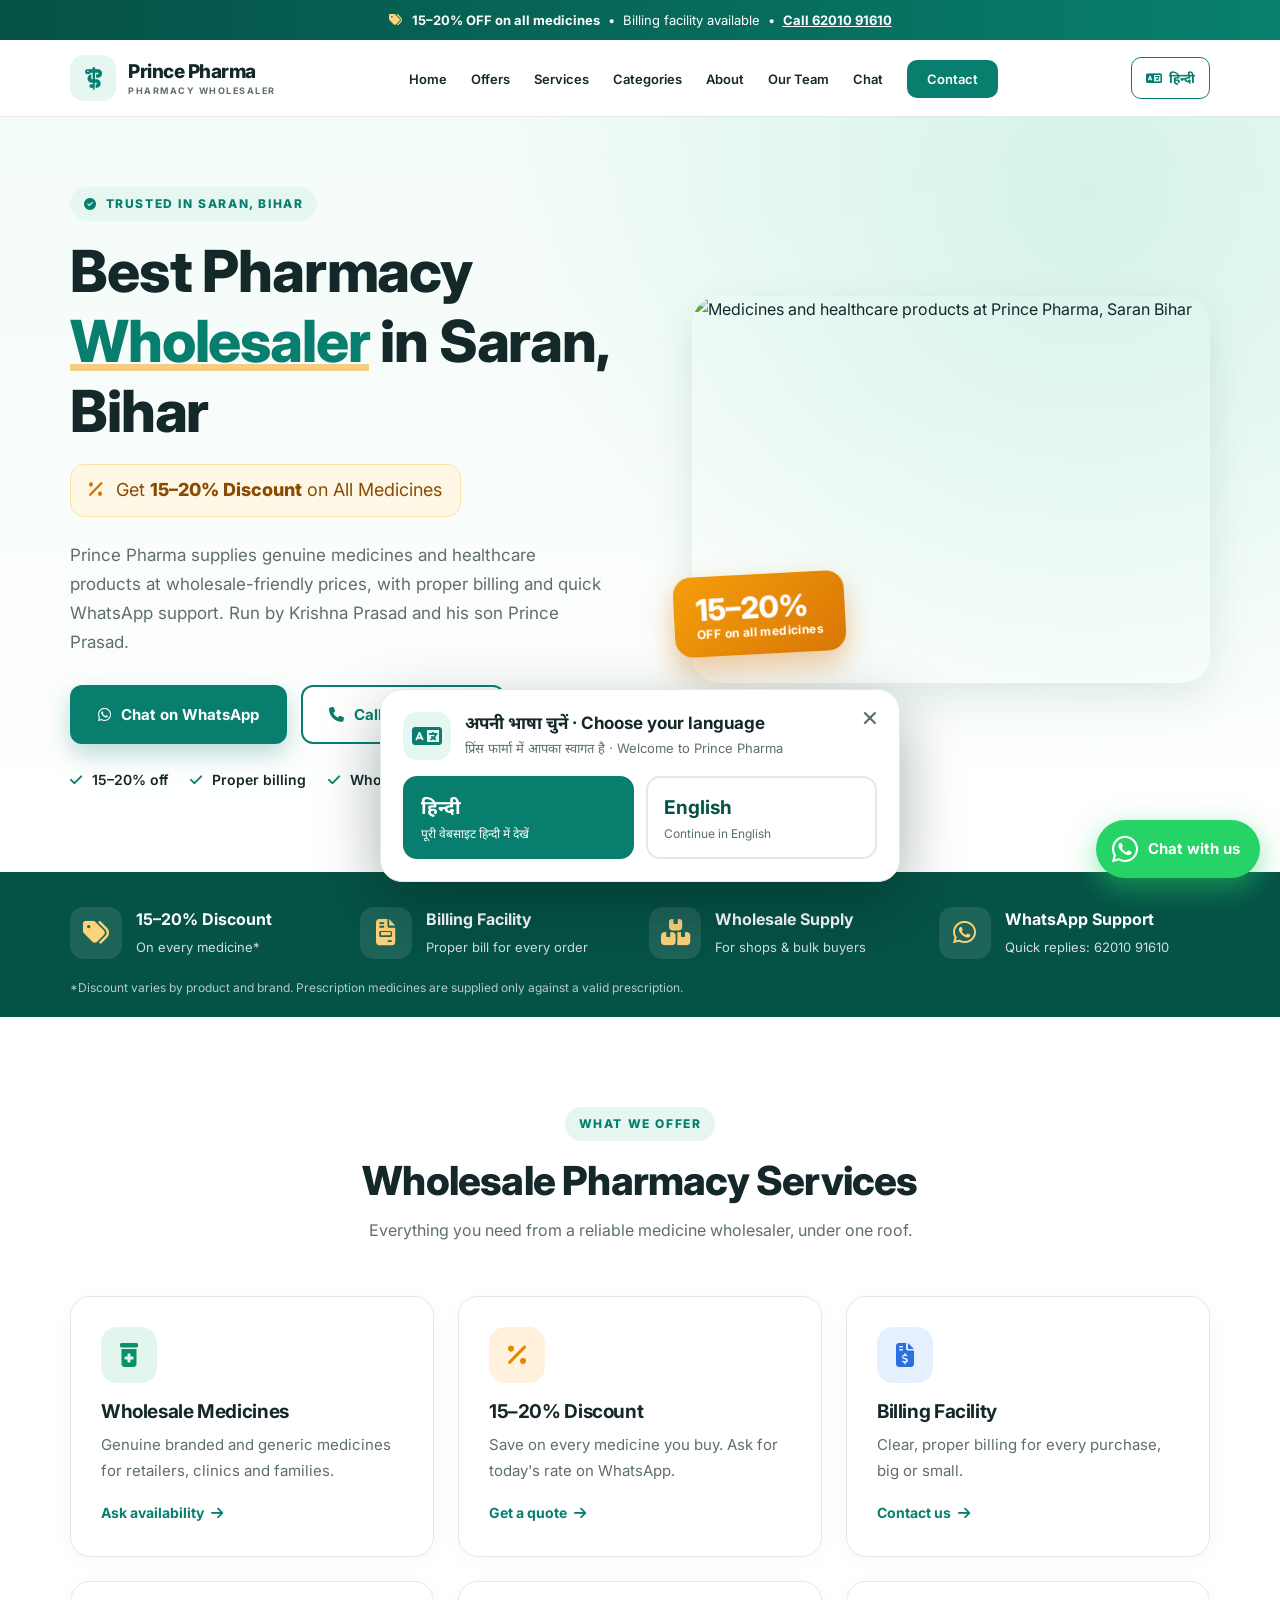
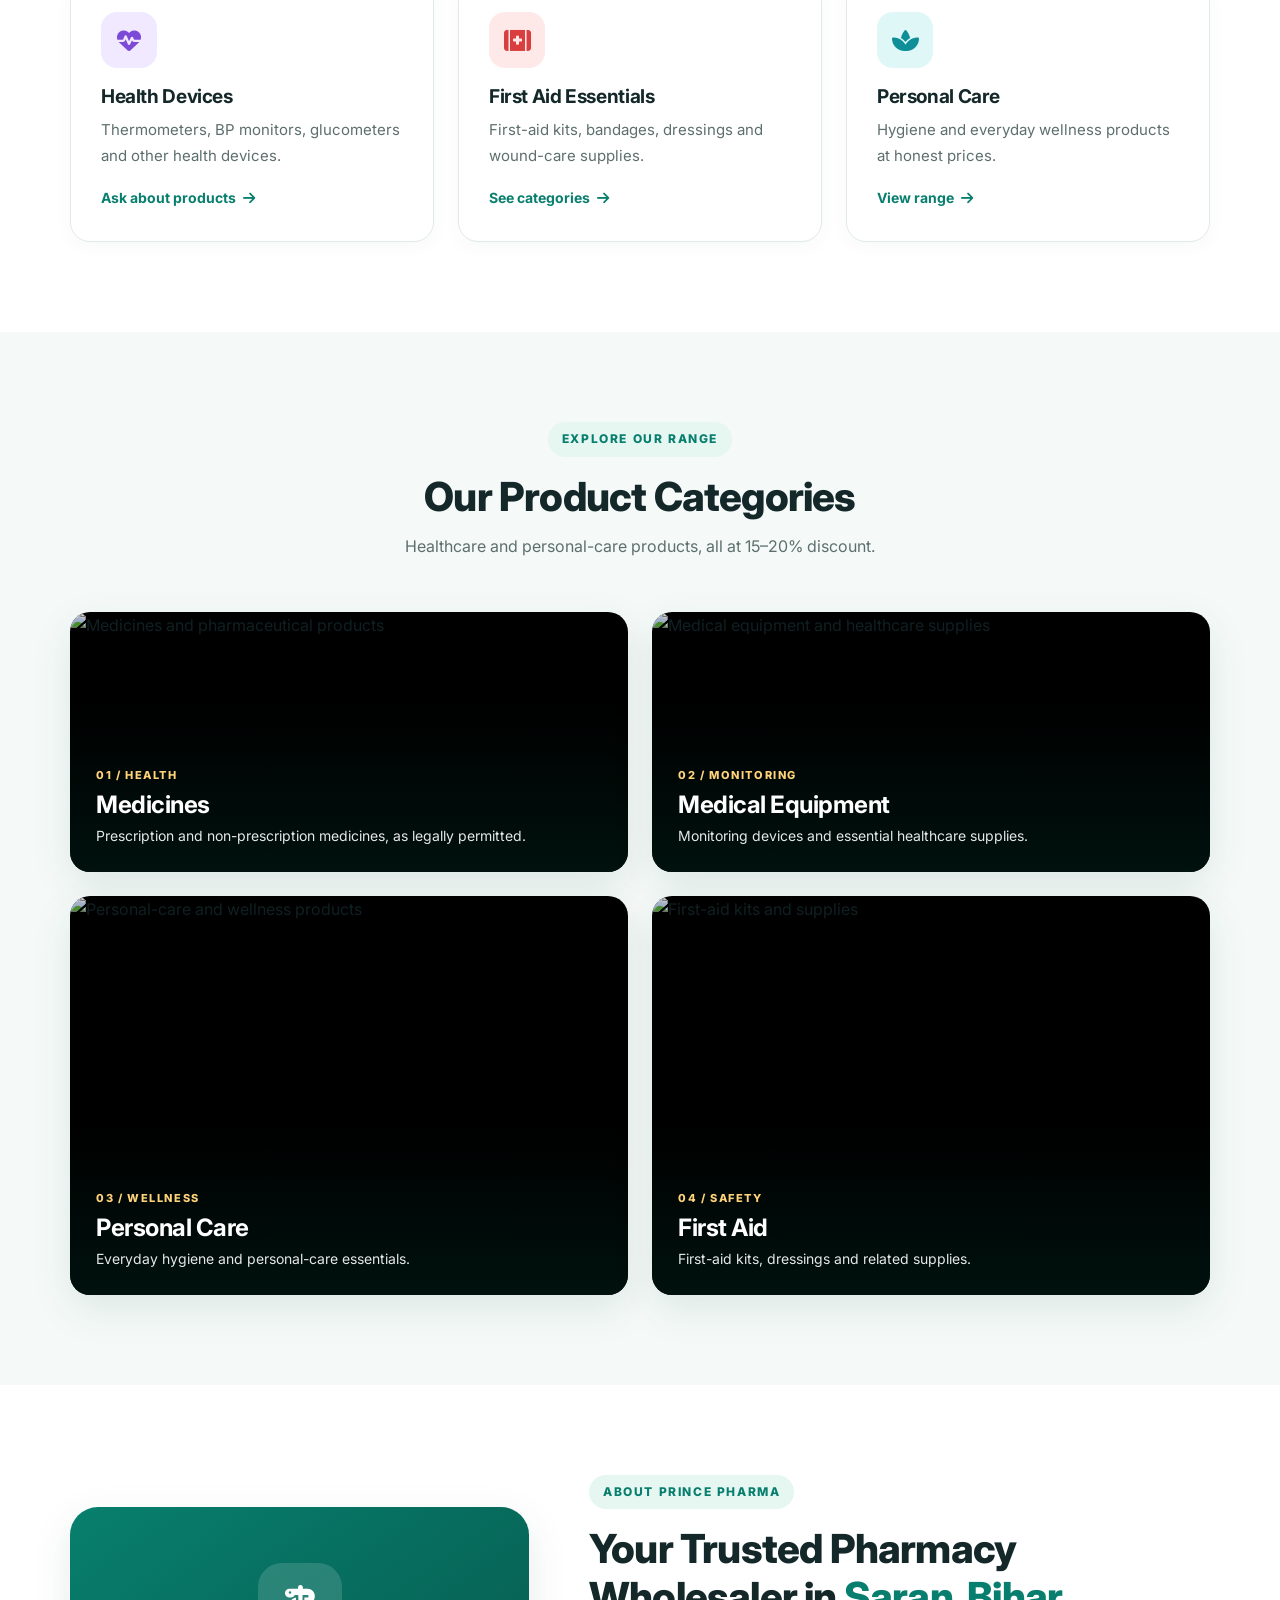
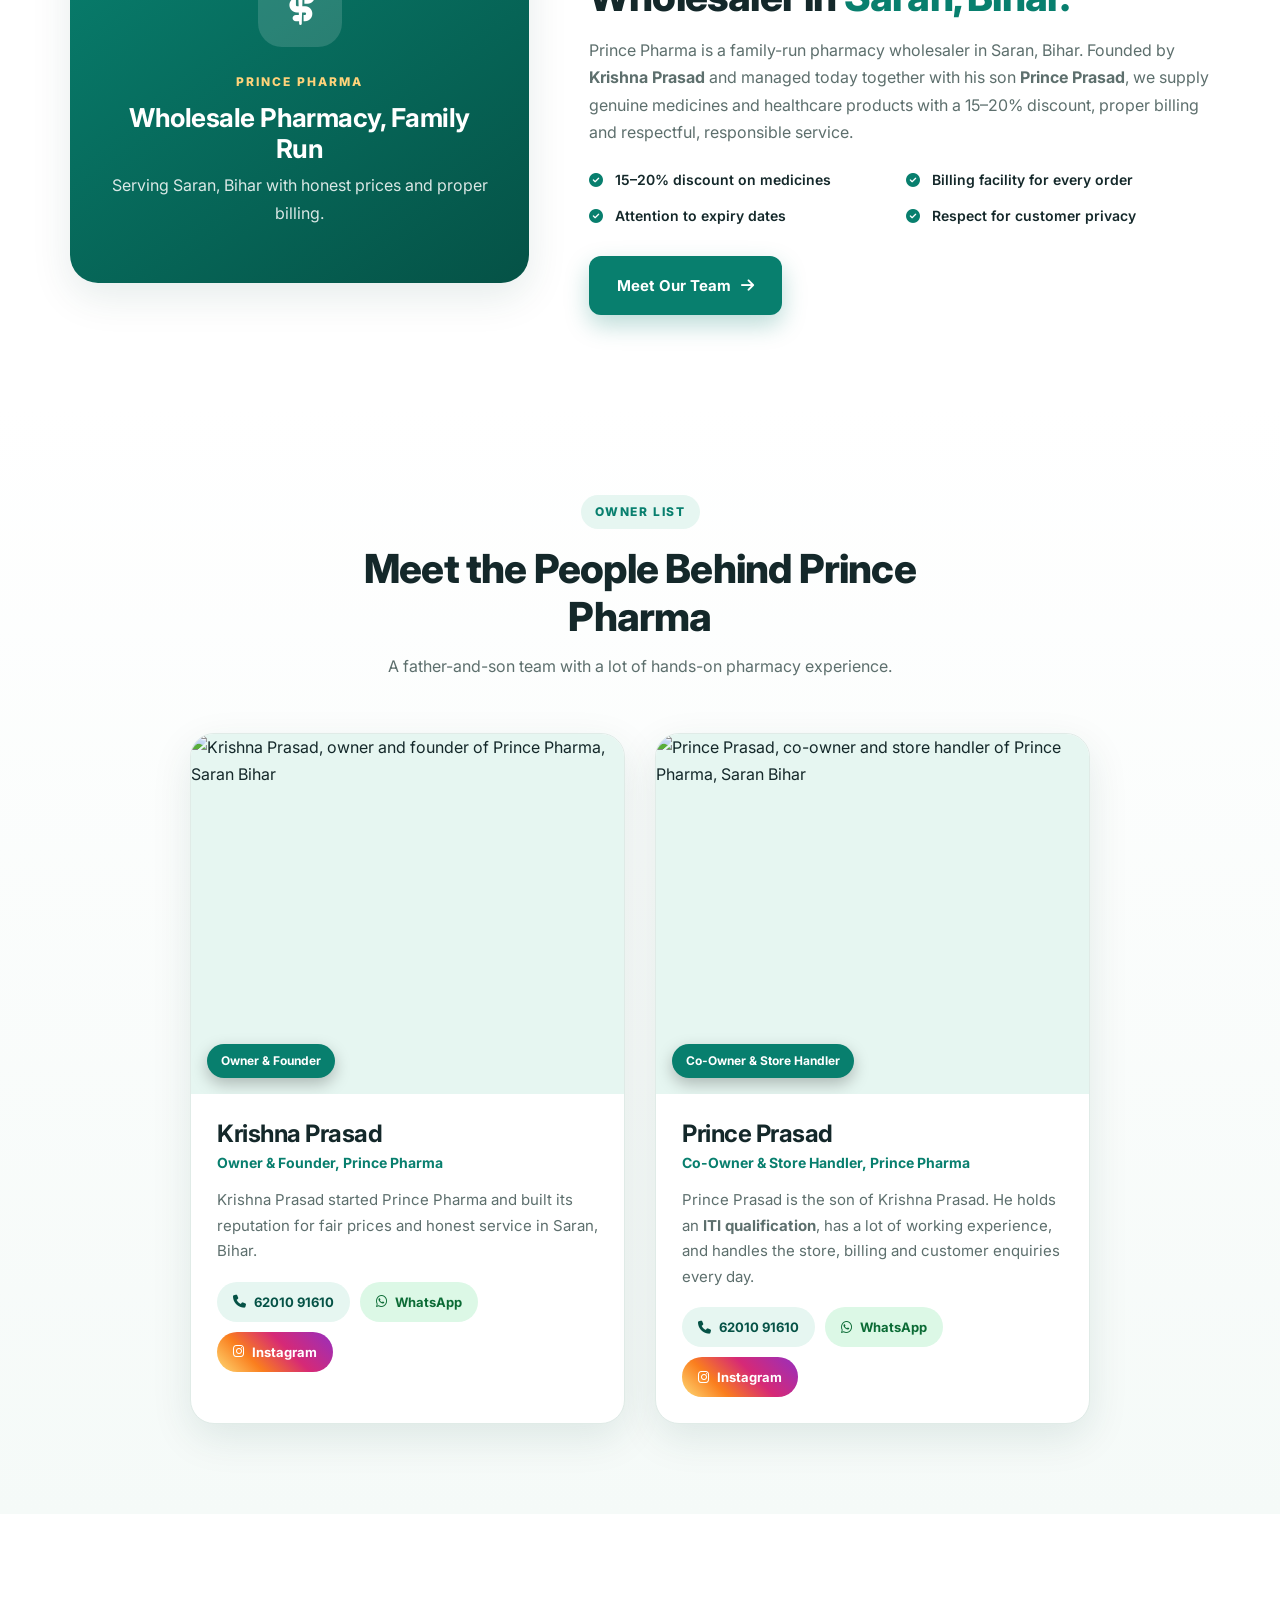
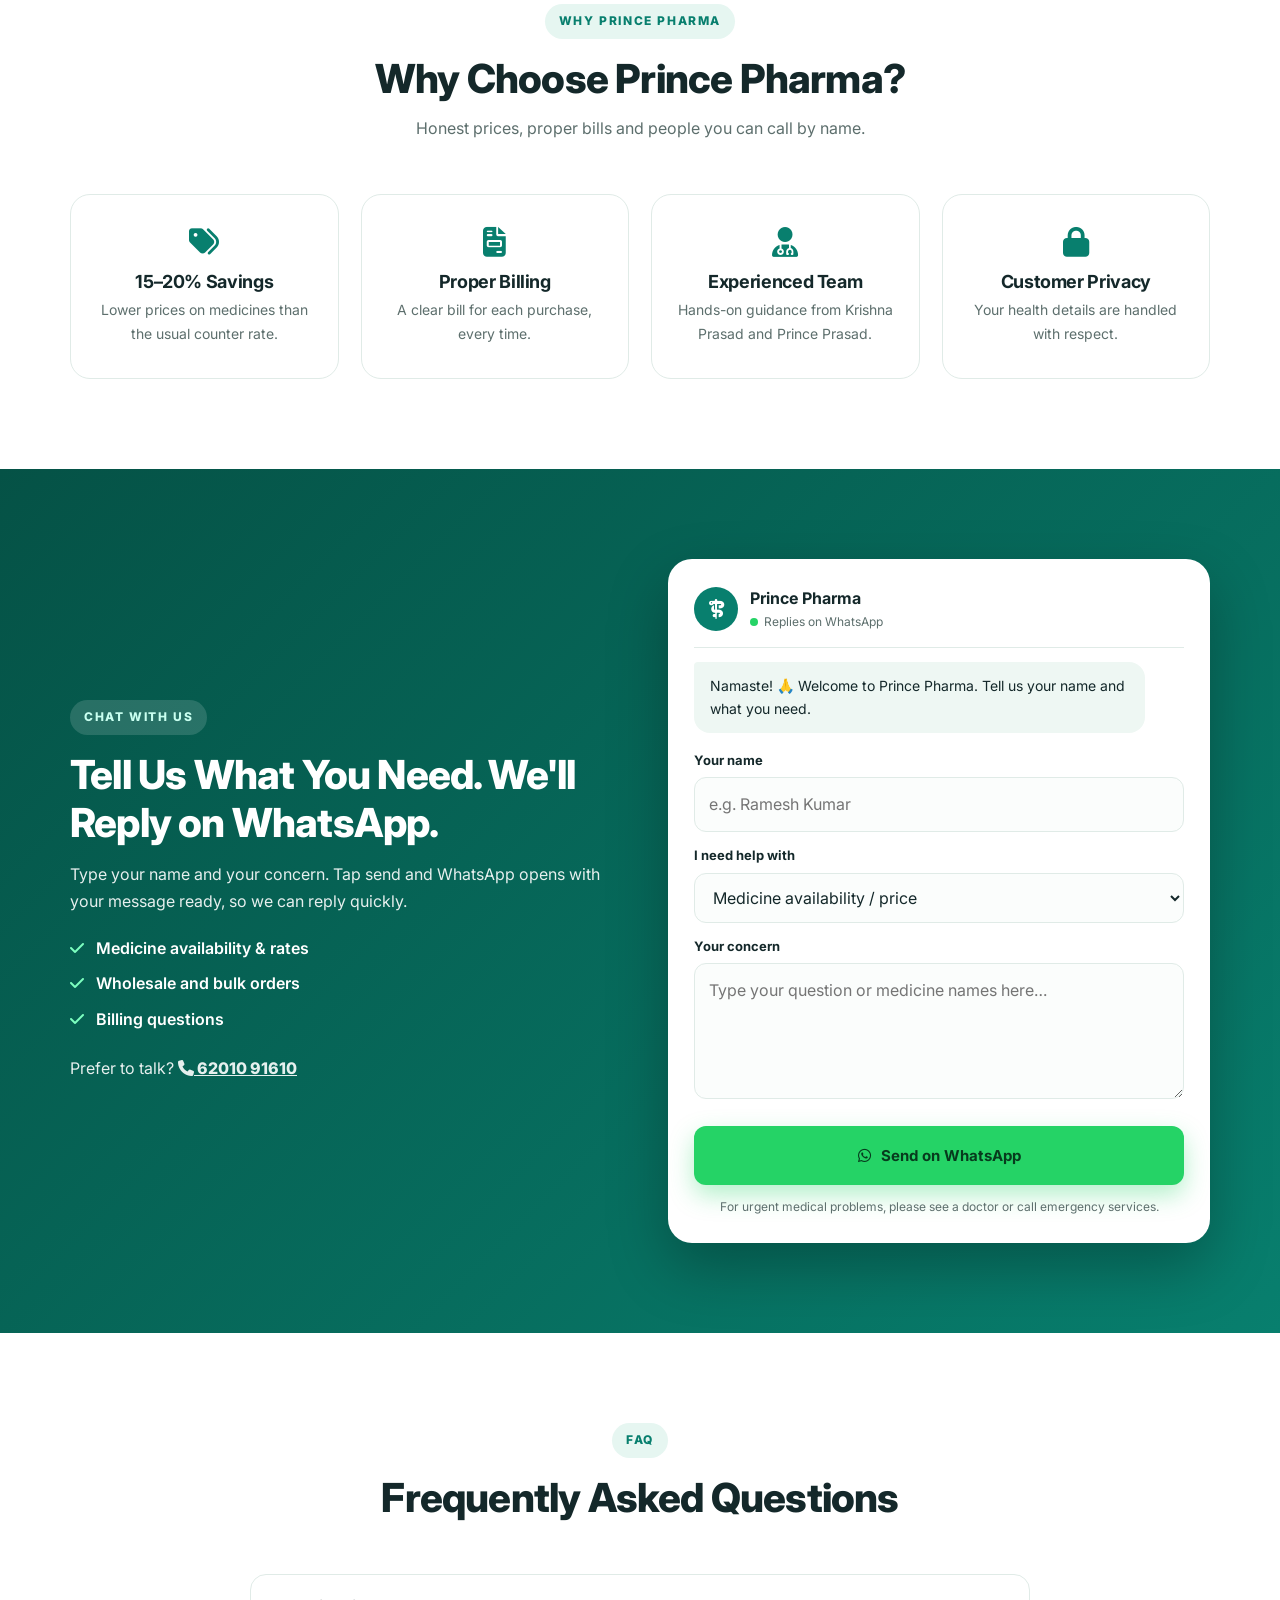
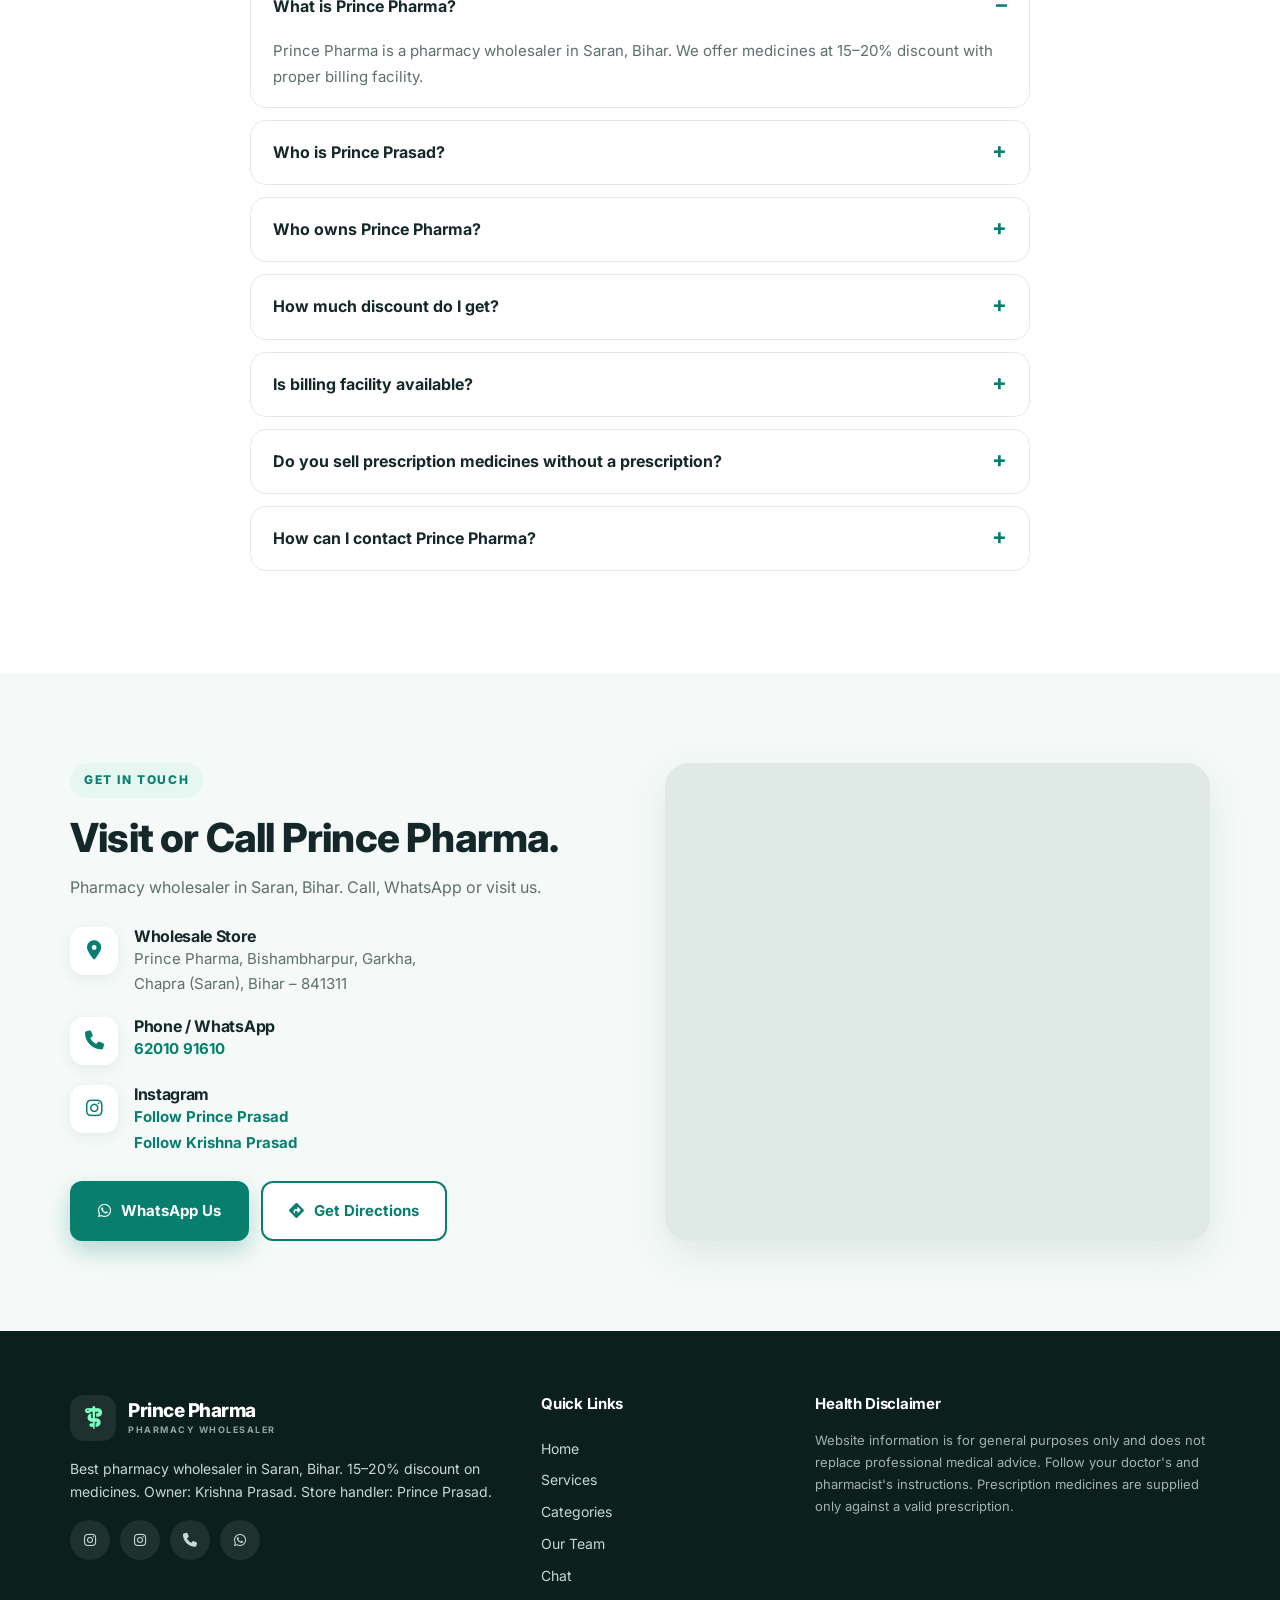
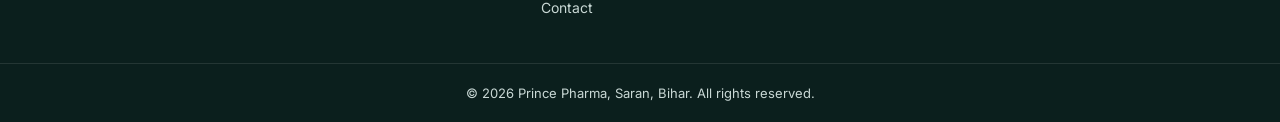
==== commit 7ff7698b: "Add files via upload" ====
--- a/index.html
+++ b/index.html
@@ -1,103 +1,521 @@
-<!doctype html>
+<!DOCTYPE html>
 <html lang="en-IN">
 <head>
-  <meta charset="utf-8">
-  <meta name="viewport" content="width=device-width, initial-scale=1">
-  <title>Prince Pharma – Krishna Prasad | Medical Store in Garkha, Saran, Bihar</title>
-  <meta name="description" content="Visit Prince Pharma, associated with Krishna Prasad, in Vishwambharpur, Kudarbadha, Garkha, Saran, Bihar 841202. Contact the store for medicine availability and healthcare essentials.">
-  <meta name="robots" content="index, follow, max-image-preview:large">
-  <meta name="author" content="Prince Pharma – Krishna Prasad">
-  <meta name="theme-color" content="#087f6e">
-  <meta property="og:type" content="website">
-  <meta property="og:title" content="Prince Pharma – Krishna Prasad | Saran, Bihar">
-  <meta property="og:description" content="Store information, location and contact details for Prince Pharma in Vishwambharpur, Garkha, Saran, Bihar 841202.">
-  <meta property="og:image" content="Gemini_Generated_Image_igyj3uigyj3uigyj.png">
-  <meta property="og:locale" content="en_IN">
-  <meta name="twitter:card" content="summary_large_image">
-  <link rel="preconnect" href="https://fonts.googleapis.com">
-  <link rel="preconnect" href="https://fonts.gstatic.com" crossorigin>
-  <link href="https://fonts.googleapis.com/css2?family=Inter:wght@400;500;600;700;800&display=swap" rel="stylesheet">
-  <link rel="stylesheet" href="https://cdnjs.cloudflare.com/ajax/libs/font-awesome/6.7.2/css/all.min.css">
-  <link rel="stylesheet" href="style.css">
-  <script type="application/ld+json">
-  {
-    "@context":"https://schema.org",
-    "@type":"Pharmacy",
-    "name":"Prince Pharma",
-    "alternateName":"Prince Pharma – Krishna Prasad",
-    "description":"Local medical store in Vishwambharpur, Kudarbadha, Garkha, Saran, Bihar.",
-    "address":{
-      "@type":"PostalAddress",
-      "streetAddress":"Vishwambharpur, P.O.-Kudarbadha, Anchal-Garkha",
-      "addressLocality":"Saran",
-      "addressRegion":"Bihar",
-      "postalCode":"841202",
-      "addressCountry":"IN"
+<meta charset="UTF-8">
+<meta name="viewport" content="width=device-width, initial-scale=1.0">
+
+<title>Prince Pharma | Best Pharmacy Wholesaler in Saran, Bihar – 15–20% Off on Medicines</title>
+<meta name="description" content="Prince Pharma, Saran (Chapra), Bihar – best pharmacy wholesaler with 15–20% discount on all medicines and proper billing facility. Owned by Krishna Prasad, managed by Prince Prasad. Call 62010 91610.">
+<meta name="keywords" content="Prince Pharma, Prince Pharma Bihar, Prince Pharma Saran, Prince Prasad, Krishna Prasad, pharmacy wholesaler Saran, medicine wholesaler Bihar, wholesale medicine Chapra, medical store Garkha, discount on medicines, दवा थोक विक्रेता सारण">
+<meta name="robots" content="index,follow,max-image-preview:large">
+<meta name="author" content="Prince Pharma">
+<meta name="geo.region" content="IN-BR">
+<meta name="geo.placename" content="Saran, Bihar">
+<meta name="theme-color" content="#087f6e">
+<link rel="canonical" href="https://YOUR-DOMAIN.com/">
+
+<meta property="og:type" content="website">
+<meta property="og:site_name" content="Prince Pharma">
+<meta property="og:locale" content="en_IN">
+<meta property="og:url" content="https://YOUR-DOMAIN.com/">
+<meta property="og:title" content="Prince Pharma – Best Pharmacy Wholesaler in Saran, Bihar">
+<meta property="og:description" content="15–20% discount on all medicines. Proper billing facility. Chat with us on WhatsApp: 62010 91610.">
+<meta property="og:image" content="https://YOUR-DOMAIN.com/images/og-image.jpg">
+<meta name="twitter:card" content="summary_large_image">
+<meta name="twitter:title" content="Prince Pharma – Best Pharmacy Wholesaler in Saran, Bihar">
+<meta name="twitter:description" content="15–20% discount on all medicines. Billing facility. WhatsApp 62010 91610.">
+<meta name="twitter:image" content="https://YOUR-DOMAIN.com/images/og-image.jpg">
+
+<link rel="icon" href="favicon.ico" sizes="48x48">
+<link rel="apple-touch-icon" href="images/apple-touch-icon.png">
+
+<script type="application/ld+json">
+{
+  "@context": "https://schema.org",
+  "@graph": [
+    {
+      "@type": ["Pharmacy", "LocalBusiness"],
+      "@id": "https://YOUR-DOMAIN.com/#store",
+      "name": "Prince Pharma",
+      "alternateName": ["Prince Pharma Bihar", "Prince Pharma Saran"],
+      "description": "Pharmacy wholesaler in Saran, Bihar offering 15–20% discount on all medicines with billing facility.",
+      "url": "https://YOUR-DOMAIN.com/",
+      "image": "https://YOUR-DOMAIN.com/images/og-image.jpg",
+      "telephone": "+916201091610",
+      "priceRange": "15–20% discount on medicines",
+      "address": {
+        "@type": "PostalAddress",
+        "streetAddress": "Bishambharpur, Garkha",
+        "addressLocality": "Chapra",
+        "addressRegion": "Bihar",
+        "postalCode": "841311",
+        "addressCountry": "IN"
+      },
+      "areaServed": ["Saran", "Chapra", "Garkha", "Bihar"],
+      "founder": { "@id": "https://YOUR-DOMAIN.com/#krishna" },
+      "employee": { "@id": "https://YOUR-DOMAIN.com/#prince" },
+      "sameAs": ["https://www.instagram.com/samratx__siddharth__singh___/", "https://www.instagram.com/krishna852829/"],
+      "contactPoint": [{ "@type": "ContactPoint", "telephone": "+916201091610", "contactType": "customer service", "areaServed": "IN", "availableLanguage": ["English", "Hindi"] }]
     },
-    "telephone":"+91 90312 52700",
-    "image":"Gemini_Generated_Image_igyj3uigyj3uigyj.png",
-    "founder":{"@type":"Person","name":"Krishna Prasad"},
-    "areaServed":"Saran, Bihar, India"
-  }
-  </script>
+    {
+      "@type": "Person",
+      "@id": "https://YOUR-DOMAIN.com/#krishna",
+      "name": "Krishna Prasad",
+      "jobTitle": "Owner & Founder",
+      "worksFor": { "@id": "https://YOUR-DOMAIN.com/#store" },
+      "image": "https://YOUR-DOMAIN.com/images/krishna-prasad.jpg",
+      "sameAs": ["https://www.instagram.com/krishna852829/"]
+    },
+    {
+      "@type": "Person",
+      "@id": "https://YOUR-DOMAIN.com/#prince",
+      "name": "Prince Prasad",
+      "jobTitle": "Co-Owner & Store Handler",
+      "description": "Prince Prasad is the son of Krishna Prasad, ITI-qualified and experienced in running Prince Pharma, Saran, Bihar.",
+      "parent": { "@id": "https://YOUR-DOMAIN.com/#krishna" },
+      "worksFor": { "@id": "https://YOUR-DOMAIN.com/#store" },
+      "telephone": "+916201091610",
+      "image": "https://YOUR-DOMAIN.com/images/prince-prasad.jpg",
+      "sameAs": ["https://www.instagram.com/samratx__siddharth__singh___/"]
+    },
+    {
+      "@type": "FAQPage",
+      "mainEntity": [
+        { "@type": "Question", "name": "What is Prince Pharma?", "acceptedAnswer": { "@type": "Answer", "text": "Prince Pharma is a pharmacy wholesaler in Saran, Bihar, offering medicines at 15–20% discount with proper billing facility." } },
+        { "@type": "Question", "name": "Who is Prince Prasad?", "acceptedAnswer": { "@type": "Answer", "text": "Prince Prasad is the son of Krishna Prasad and the co-owner and store handler of Prince Pharma, Saran, Bihar. He is ITI-qualified and has plenty of hands-on pharmacy experience." } },
+        { "@type": "Question", "name": "Who owns Prince Pharma?", "acceptedAnswer": { "@type": "Answer", "text": "Prince Pharma is owned by Krishna Prasad and run day-to-day with his son Prince Prasad." } },
+        { "@type": "Question", "name": "How much discount does Prince Pharma give?", "acceptedAnswer": { "@type": "Answer", "text": "Customers get 15–20% discount on medicines. The exact discount depends on the product and brand." } },
+        { "@type": "Question", "name": "Is billing facility available?", "acceptedAnswer": { "@type": "Answer", "text": "Yes, Prince Pharma provides a proper bill for every purchase." } },
+        { "@type": "Question", "name": "How can I contact Prince Pharma?", "acceptedAnswer": { "@type": "Answer", "text": "Call or WhatsApp 62010 91610, or use the chat box on the website." } }
+      ]
+    }
+  ]
+}
+</script>
+
+<link rel="preload" as="image" href="images/hero.webp" type="image/webp" fetchpriority="high">
+<link rel="preconnect" href="https://fonts.googleapis.com">
+<link rel="preconnect" href="https://fonts.gstatic.com" crossorigin>
+<link rel="stylesheet" href="https://fonts.googleapis.com/css2?family=Inter:wght@400;500;600;700;800&family=Noto+Sans+Devanagari:wght@400;500;600;700;800&display=swap" media="print" onload="this.media='all'">
+<link rel="stylesheet" href="https://cdnjs.cloudflare.com/ajax/libs/font-awesome/6.7.2/css/all.min.css" media="print" onload="this.media='all'">
+<noscript>
+<link rel="stylesheet" href="https://fonts.googleapis.com/css2?family=Inter:wght@400;500;600;700;800&family=Noto+Sans+Devanagari:wght@400;500;600;700;800&display=swap">
+<link rel="stylesheet" href="https://cdnjs.cloudflare.com/ajax/libs/font-awesome/6.7.2/css/all.min.css">
+</noscript>
+<link rel="stylesheet" href="style.css">
 </head>
+
 <body>
-  <div class="announcement"><i class="fa-solid fa-heart-pulse" aria-hidden="true"></i> Your health matters. We’re here to help.</div>
-  <header class="header">
-    <nav class="navbar container" aria-label="Main navigation">
-      <a href="index.html" class="logo" aria-label="Prince Pharma home">
+<a class="skip-link" href="#main">Skip to content</a>
+
+<div class="announcement">
+  <p><i class="fa-solid fa-tags" aria-hidden="true"></i> <strong>15–20% OFF on all medicines</strong> &nbsp;•&nbsp; Billing facility available &nbsp;•&nbsp; <a href="tel:+916201091610">Call 62010 91610</a></p>
+</div>
+
+<header class="header">
+  <nav class="navbar container" aria-label="Main navigation">
+    <a href="#home" class="logo" aria-label="Prince Pharma home">
+      <span class="logo-icon"><i class="fa-solid fa-staff-snake" aria-hidden="true"></i></span>
+      <span class="logo-text"><strong>Prince Pharma</strong><small>PHARMACY WHOLESALER</small></span>
+    </a>
+
+    <ul class="nav-links" id="navLinks">
+      <li><a href="#home">Home</a></li>
+      <li><a href="#offers">Offers</a></li>
+      <li><a href="#services">Services</a></li>
+      <li><a href="#categories">Categories</a></li>
+      <li><a href="#about">About</a></li>
+      <li><a href="#owners">Our Team</a></li>
+      <li><a href="#chat">Chat</a></li>
+      <li><a href="#contact" class="nav-contact">Contact</a></li>
+    </ul>
+
+    <div class="nav-tools">
+      <button type="button" class="lang-btn" id="langBtn" data-no-i18n aria-label="हिन्दी में देखें">
+        <i class="fa-solid fa-language" aria-hidden="true"></i> <span class="lang-btn-text">हिन्दी</span>
+      </button>
+      <button class="menu-toggle" id="menuToggle" data-no-i18n aria-label="Open navigation" aria-expanded="false" aria-controls="navLinks">
+        <i class="fa-solid fa-bars" aria-hidden="true"></i>
+      </button>
+    </div>
+  </nav>
+</header>
+
+<main id="main">
+
+  <!-- Hero -->
+  <section class="hero section animate" id="home">
+    <div class="container hero-grid">
+      <div class="hero-content">
+        <span class="eyebrow"><i class="fa-solid fa-circle-check" aria-hidden="true"></i> TRUSTED IN SARAN, BIHAR</span>
+        <h1>Best Pharmacy <span>Wholesaler</span> in Saran, Bihar</h1>
+        <p class="hero-offer"><i class="fa-solid fa-percent" aria-hidden="true"></i> Get <strong>15–20% Discount</strong> on All Medicines</p>
+        <p class="hero-description">
+          Prince Pharma supplies genuine medicines and healthcare products at wholesale-friendly prices,
+          with proper billing and quick WhatsApp support. Run by Krishna Prasad and his son Prince Prasad.
+        </p>
+
+        <div class="hero-buttons">
+          <a href="#chat" class="btn btn-primary" data-wa-link><i class="fa-brands fa-whatsapp" aria-hidden="true"></i> Chat on WhatsApp</a>
+          <a href="tel:+916201091610" class="btn btn-outline"><i class="fa-solid fa-phone" aria-hidden="true"></i> Call 62010 91610</a>
+        </div>
+
+        <ul class="hero-points">
+          <li><i class="fa-solid fa-check" aria-hidden="true"></i> 15–20% off</li>
+          <li><i class="fa-solid fa-check" aria-hidden="true"></i> Proper billing</li>
+          <li><i class="fa-solid fa-check" aria-hidden="true"></i> Wholesale rates</li>
+        </ul>
+      </div>
+
+      <div class="hero-image">
+        <picture>
+          <source srcset="images/hero.webp" type="image/webp">
+          <img src="images/hero.jpg" alt="Medicines and healthcare products at Prince Pharma, Saran Bihar" width="1200" height="896" fetchpriority="high" decoding="async">
+        </picture>
+        <div class="discount-badge" aria-label="15 to 20 percent discount">
+          <strong>15–20%</strong><span>OFF on all medicines</span>
+        </div>
+      </div>
+    </div>
+  </section>
+
+  <!-- Offers strip -->
+  <section class="offers" id="offers" aria-label="Our offers">
+    <div class="container offers-grid">
+      <div class="offer-item"><i class="fa-solid fa-tags" aria-hidden="true"></i><div><strong>15–20% Discount</strong><span>On every medicine*</span></div></div>
+      <div class="offer-item"><i class="fa-solid fa-file-invoice" aria-hidden="true"></i><div><strong>Billing Facility</strong><span>Proper bill for every order</span></div></div>
+      <div class="offer-item"><i class="fa-solid fa-boxes-stacked" aria-hidden="true"></i><div><strong>Wholesale Supply</strong><span>For shops &amp; bulk buyers</span></div></div>
+      <div class="offer-item"><i class="fa-brands fa-whatsapp" aria-hidden="true"></i><div><strong>WhatsApp Support</strong><span>Quick replies: 62010 91610</span></div></div>
+    </div>
+    <p class="offers-note container">*Discount varies by product and brand. Prescription medicines are supplied only against a valid prescription.</p>
+  </section>
+
+  <!-- Services -->
+  <section class="section" id="services">
+    <div class="container">
+      <div class="section-heading">
+        <span class="eyebrow">WHAT WE OFFER</span>
+        <h2>Wholesale Pharmacy Services</h2>
+        <p>Everything you need from a reliable medicine wholesaler, under one roof.</p>
+      </div>
+      <div class="service-grid">
+        <article class="service-card">
+          <div class="service-icon green"><i class="fa-solid fa-prescription-bottle-medical" aria-hidden="true"></i></div>
+          <h3>Wholesale Medicines</h3>
+          <p>Genuine branded and generic medicines for retailers, clinics and families.</p>
+          <a href="#chat">Ask availability <i class="fa-solid fa-arrow-right" aria-hidden="true"></i></a>
+        </article>
+        <article class="service-card">
+          <div class="service-icon orange"><i class="fa-solid fa-percent" aria-hidden="true"></i></div>
+          <h3>15–20% Discount</h3>
+          <p>Save on every medicine you buy. Ask for today's rate on WhatsApp.</p>
+          <a href="#chat">Get a quote <i class="fa-solid fa-arrow-right" aria-hidden="true"></i></a>
+        </article>
+        <article class="service-card">
+          <div class="service-icon blue"><i class="fa-solid fa-file-invoice-dollar" aria-hidden="true"></i></div>
+          <h3>Billing Facility</h3>
+          <p>Clear, proper billing for every purchase, big or small.</p>
+          <a href="#contact">Contact us <i class="fa-solid fa-arrow-right" aria-hidden="true"></i></a>
+        </article>
+        <article class="service-card">
+          <div class="service-icon purple"><i class="fa-solid fa-heart-pulse" aria-hidden="true"></i></div>
+          <h3>Health Devices</h3>
+          <p>Thermometers, BP monitors, glucometers and other health devices.</p>
+          <a href="#chat">Ask about products <i class="fa-solid fa-arrow-right" aria-hidden="true"></i></a>
+        </article>
+        <article class="service-card">
+          <div class="service-icon red"><i class="fa-solid fa-kit-medical" aria-hidden="true"></i></div>
+          <h3>First Aid Essentials</h3>
+          <p>First-aid kits, bandages, dressings and wound-care supplies.</p>
+          <a href="#categories">See categories <i class="fa-solid fa-arrow-right" aria-hidden="true"></i></a>
+        </article>
+        <article class="service-card">
+          <div class="service-icon teal"><i class="fa-solid fa-spa" aria-hidden="true"></i></div>
+          <h3>Personal Care</h3>
+          <p>Hygiene and everyday wellness products at honest prices.</p>
+          <a href="#categories">View range <i class="fa-solid fa-arrow-right" aria-hidden="true"></i></a>
+        </article>
+      </div>
+    </div>
+  </section>
+
+  <!-- Categories -->
+  <section class="section categories" id="categories">
+    <div class="container">
+      <div class="section-heading">
+        <span class="eyebrow">EXPLORE OUR RANGE</span>
+        <h2>Our Product Categories</h2>
+        <p>Healthcare and personal-care products, all at 15–20% discount.</p>
+      </div>
+      <div class="category-grid">
+        <article class="category-card">
+          <picture><source srcset="images/category-1.webp" type="image/webp"><img src="images/category-1.jpg" alt="Medicines and pharmaceutical products" width="800" height="358" loading="lazy" decoding="async"></picture>
+          <div class="category-content"><span>01 / HEALTH</span><h3>Medicines</h3><p>Prescription and non-prescription medicines, as legally permitted.</p></div>
+        </article>
+        <article class="category-card">
+          <picture><source srcset="images/category-2.webp" type="image/webp"><img src="images/category-2.jpg" alt="Medical equipment and healthcare supplies" width="800" height="358" loading="lazy" decoding="async"></picture>
+          <div class="category-content"><span>02 / MONITORING</span><h3>Medical Equipment</h3><p>Monitoring devices and essential healthcare supplies.</p></div>
+        </article>
+        <article class="category-card">
+          <picture><source srcset="images/category-3.webp" type="image/webp"><img src="images/category-3.jpg" alt="Personal-care and wellness products" width="800" height="358" loading="lazy" decoding="async"></picture>
+          <div class="category-content"><span>03 / WELLNESS</span><h3>Personal Care</h3><p>Everyday hygiene and personal-care essentials.</p></div>
+        </article>
+        <article class="category-card">
+          <picture><source srcset="images/category-4.webp" type="image/webp"><img src="images/category-4.jpg" alt="First-aid kits and supplies" width="800" height="572" loading="lazy" decoding="async"></picture>
+          <div class="category-content"><span>04 / SAFETY</span><h3>First Aid</h3><p>First-aid kits, dressings and related supplies.</p></div>
+        </article>
+      </div>
+    </div>
+  </section>
+
+  <!-- About -->
+  <section class="section about-section" id="about">
+    <div class="container about-grid">
+      <div class="about-visual">
+        <div class="about-icon"><i class="fa-solid fa-staff-snake" aria-hidden="true"></i></div>
+        <span>PRINCE PHARMA</span>
+        <h3>Wholesale Pharmacy, Family Run</h3>
+        <p>Serving Saran, Bihar with honest prices and proper billing.</p>
+      </div>
+      <div class="about-content">
+        <span class="eyebrow">ABOUT PRINCE PHARMA</span>
+        <h2>Your Trusted Pharmacy Wholesaler in <span>Saran, Bihar.</span></h2>
+        <p>
+          Prince Pharma is a family-run pharmacy wholesaler in Saran, Bihar. Founded by <strong>Krishna Prasad</strong> and
+          managed today together with his son <strong>Prince Prasad</strong>, we supply genuine medicines and healthcare
+          products with a 15–20% discount, proper billing and respectful, responsible service.
+        </p>
+        <div class="care-list">
+          <div><i class="fa-solid fa-circle-check" aria-hidden="true"></i> 15–20% discount on medicines</div>
+          <div><i class="fa-solid fa-circle-check" aria-hidden="true"></i> Billing facility for every order</div>
+          <div><i class="fa-solid fa-circle-check" aria-hidden="true"></i> Attention to expiry dates</div>
+          <div><i class="fa-solid fa-circle-check" aria-hidden="true"></i> Respect for customer privacy</div>
+        </div>
+        <a href="#owners" class="btn btn-primary">Meet Our Team <i class="fa-solid fa-arrow-right" aria-hidden="true"></i></a>
+      </div>
+    </div>
+  </section>
+
+  <!-- Owners -->
+  <section class="section owners" id="owners">
+    <div class="container">
+      <div class="section-heading">
+        <span class="eyebrow">OWNER LIST</span>
+        <h2>Meet the People Behind Prince Pharma</h2>
+        <p>A father-and-son team with a lot of hands-on pharmacy experience.</p>
+      </div>
+
+      <div class="owner-grid">
+        <article class="owner-card">
+          <div class="owner-photo">
+            <picture><source srcset="images/krishna-prasad.webp" type="image/webp"><img src="images/krishna-prasad.jpg" alt="Krishna Prasad, owner and founder of Prince Pharma, Saran Bihar" width="600" height="700" loading="lazy" decoding="async"></picture>
+            <span class="role-tag">Owner &amp; Founder</span>
+          </div>
+          <div class="owner-body">
+            <h3>Krishna Prasad</h3>
+            <p class="owner-role">Owner &amp; Founder, Prince Pharma</p>
+            <p>Krishna Prasad started Prince Pharma and built its reputation for fair prices and honest service in Saran, Bihar.</p>
+            <div class="owner-actions">
+              <a class="chip" href="tel:+916201091610"><i class="fa-solid fa-phone" aria-hidden="true"></i> 62010 91610</a>
+              <a class="chip chip-wa" href="#chat" data-wa-link data-wa-who="Krishna Prasad"><i class="fa-brands fa-whatsapp" aria-hidden="true"></i> WhatsApp</a>
+              <a class="chip chip-ig" href="https://www.instagram.com/krishna852829/" target="_blank" rel="noopener noreferrer"><i class="fa-brands fa-instagram" aria-hidden="true"></i> Instagram</a>
+            </div>
+          </div>
+        </article>
+
+        <article class="owner-card">
+          <div class="owner-photo">
+            <picture><source srcset="images/prince-prasad.webp" type="image/webp"><img src="images/prince-prasad.jpg" alt="Prince Prasad, co-owner and store handler of Prince Pharma, Saran Bihar" width="600" height="700" loading="lazy" decoding="async"></picture>
+            <span class="role-tag">Co-Owner &amp; Store Handler</span>
+          </div>
+          <div class="owner-body">
+            <h3>Prince Prasad</h3>
+            <p class="owner-role">Co-Owner &amp; Store Handler, Prince Pharma</p>
+            <p>Prince Prasad is the son of Krishna Prasad. He holds an <strong>ITI qualification</strong>, has a lot of working experience, and handles the store, billing and customer enquiries every day.</p>
+            <div class="owner-actions">
+              <a class="chip" href="tel:+916201091610"><i class="fa-solid fa-phone" aria-hidden="true"></i> 62010 91610</a>
+              <a class="chip chip-wa" href="#chat" data-wa-link data-wa-who="Prince Prasad"><i class="fa-brands fa-whatsapp" aria-hidden="true"></i> WhatsApp</a>
+              <a class="chip chip-ig" href="https://www.instagram.com/samratx__siddharth__singh___/" target="_blank" rel="noopener noreferrer"><i class="fa-brands fa-instagram" aria-hidden="true"></i> Instagram</a>
+            </div>
+          </div>
+        </article>
+      </div>
+    </div>
+  </section>
+
+  <!-- Why Choose Us -->
+  <section class="section why-us">
+    <div class="container">
+      <div class="section-heading">
+        <span class="eyebrow">WHY PRINCE PHARMA</span>
+        <h2>Why Choose Prince Pharma?</h2>
+        <p>Honest prices, proper bills and people you can call by name.</p>
+      </div>
+      <div class="why-grid">
+        <div class="why-card"><i class="fa-solid fa-tags" aria-hidden="true"></i><h3>15–20% Savings</h3><p>Lower prices on medicines than the usual counter rate.</p></div>
+        <div class="why-card"><i class="fa-solid fa-file-invoice" aria-hidden="true"></i><h3>Proper Billing</h3><p>A clear bill for each purchase, every time.</p></div>
+        <div class="why-card"><i class="fa-solid fa-user-doctor" aria-hidden="true"></i><h3>Experienced Team</h3><p>Hands-on guidance from Krishna Prasad and Prince Prasad.</p></div>
+        <div class="why-card"><i class="fa-solid fa-lock" aria-hidden="true"></i><h3>Customer Privacy</h3><p>Your health details are handled with respect.</p></div>
+      </div>
+    </div>
+  </section>
+
+  <!-- Chat -->
+  <section class="section chat-section" id="chat">
+    <div class="container chat-grid">
+      <div class="chat-intro">
+        <span class="eyebrow eyebrow-light">CHAT WITH US</span>
+        <h2>Tell Us What You Need. We'll Reply on WhatsApp.</h2>
+        <p>Type your name and your concern. Tap send and WhatsApp opens with your message ready, so we can reply quickly.</p>
+        <ul class="chat-points">
+          <li><i class="fa-solid fa-check" aria-hidden="true"></i> Medicine availability &amp; rates</li>
+          <li><i class="fa-solid fa-check" aria-hidden="true"></i> Wholesale and bulk orders</li>
+          <li><i class="fa-solid fa-check" aria-hidden="true"></i> Billing questions</li>
+        </ul>
+        <p class="chat-direct">Prefer to talk? <a href="tel:+916201091610"><i class="fa-solid fa-phone" aria-hidden="true"></i> 62010 91610</a></p>
+      </div>
+
+      <form class="chat-box" id="chatForm" novalidate>
+        <div class="chat-head">
+          <span class="chat-avatar"><i class="fa-solid fa-staff-snake" aria-hidden="true"></i></span>
+          <div><strong>Prince Pharma</strong><small><span class="dot"></span> Replies on WhatsApp</small></div>
+        </div>
+        <div class="chat-bubble">Namaste! 🙏 Welcome to Prince Pharma. Tell us your name and what you need.</div>
+
+        <label for="cName">Your name</label>
+        <input id="cName" name="name" type="text" maxlength="60" autocomplete="name" placeholder="e.g. Ramesh Kumar" required>
+
+        <label for="cTopic">I need help with</label>
+        <select id="cTopic" name="topic">
+          <option>Medicine availability / price</option>
+          <option>Wholesale / bulk order</option>
+          <option>Billing</option>
+          <option>Health devices / first aid</option>
+          <option>Something else</option>
+        </select>
+
+        <label for="cMsg">Your concern</label>
+        <textarea id="cMsg" name="message" rows="4" maxlength="500" placeholder="Type your question or medicine names here…" required></textarea>
+
+        <p class="form-error" id="chatError" role="alert" hidden></p>
+        <button type="submit" class="btn btn-wa"><i class="fa-brands fa-whatsapp" aria-hidden="true"></i> Send on WhatsApp</button>
+        <p class="chat-hint">For urgent medical problems, please see a doctor or call emergency services.</p>
+      </form>
+    </div>
+  </section>
+
+  <!-- FAQ -->
+  <section class="section faq" id="faq">
+    <div class="container faq-wrap">
+      <div class="section-heading">
+        <span class="eyebrow">FAQ</span>
+        <h2>Frequently Asked Questions</h2>
+      </div>
+      <details open><summary>What is Prince Pharma?</summary><p>Prince Pharma is a pharmacy wholesaler in Saran, Bihar. We offer medicines at 15–20% discount with proper billing facility.</p></details>
+      <details><summary>Who is Prince Prasad?</summary><p>Prince Prasad is the son of Krishna Prasad and the co-owner and store handler of Prince Pharma, Saran, Bihar. He is ITI-qualified and has a lot of working experience in pharmacy.</p></details>
+      <details><summary>Who owns Prince Pharma?</summary><p>Prince Pharma is owned by Krishna Prasad and run day-to-day together with his son Prince Prasad.</p></details>
+      <details><summary>How much discount do I get?</summary><p>You get 15–20% discount on medicines. The exact percentage depends on the product and brand, so message us for today's rate.</p></details>
+      <details><summary>Is billing facility available?</summary><p>Yes. We give a proper bill for every purchase.</p></details>
+      <details><summary>Do you sell prescription medicines without a prescription?</summary><p>No. Prescription-only medicines are supplied only against a valid prescription, as required by law.</p></details>
+      <details><summary>How can I contact Prince Pharma?</summary><p>Call or WhatsApp <a href="tel:+916201091610">62010 91610</a>, or use the chat box above.</p></details>
+    </div>
+  </section>
+
+  <!-- Contact -->
+  <section class="section contact-section" id="contact">
+    <div class="container contact-grid">
+      <div class="contact-content">
+        <span class="eyebrow">GET IN TOUCH</span>
+        <h2>Visit or Call Prince Pharma.</h2>
+        <p>Pharmacy wholesaler in Saran, Bihar. Call, WhatsApp or visit us.</p>
+
+        <div class="contact-item">
+          <div class="contact-icon"><i class="fa-solid fa-location-dot" aria-hidden="true"></i></div>
+          <div><h3>Wholesale Store</h3>
+            <p>Prince Pharma, Bishambharpur, Garkha,<br>Chapra (Saran), Bihar – 841311</p></div>
+        </div>
+        <div class="contact-item">
+          <div class="contact-icon"><i class="fa-solid fa-phone" aria-hidden="true"></i></div>
+          <div><h3>Phone / WhatsApp</h3>
+            <p><a href="tel:+916201091610">62010 91610</a></p></div>
+        </div>
+        <div class="contact-item">
+          <div class="contact-icon"><i class="fa-brands fa-instagram" aria-hidden="true"></i></div>
+          <div><h3>Instagram</h3>
+            <p><a href="https://www.instagram.com/samratx__siddharth__singh___/" target="_blank" rel="noopener noreferrer">Follow Prince Prasad</a><br>
+            <a href="https://www.instagram.com/krishna852829/" target="_blank" rel="noopener noreferrer">Follow Krishna Prasad</a></p></div>
+        </div>
+
+        <div class="contact-actions">
+          <a href="#chat" class="btn btn-primary" data-wa-link><i class="fa-brands fa-whatsapp" aria-hidden="true"></i> WhatsApp Us</a>
+          <a href="https://www.google.com/maps/search/?api=1&amp;query=Prince+Pharma+Bishambharpur+Garkha+Chapra+Saran+Bihar" class="btn btn-outline" target="_blank" rel="noopener noreferrer"><i class="fa-solid fa-diamond-turn-right" aria-hidden="true"></i> Get Directions</a>
+        </div>
+      </div>
+
+      <div class="map-wrap">
+        <iframe title="Prince Pharma location on Google Maps" loading="lazy" referrerpolicy="no-referrer-when-downgrade"
+          src="https://www.google.com/maps?q=Prince+Pharma+Bishambharpur+Garkha+Chapra+Saran+Bihar&amp;output=embed"></iframe>
+      </div>
+    </div>
+  </section>
+
+</main>
+
+<footer class="footer">
+  <div class="container footer-grid">
+    <div class="footer-brand">
+      <a href="#home" class="logo footer-logo">
         <span class="logo-icon"><i class="fa-solid fa-staff-snake" aria-hidden="true"></i></span>
-        <span class="logo-text"><strong>Prince Pharma</strong><small>PHARMACY &amp; WELLNESS</small><em>Krishna Prasad</em></span>
+        <span class="logo-text"><strong>Prince Pharma</strong><small>PHARMACY WHOLESALER</small></span>
       </a>
-      <button class="menu-toggle" id="menuToggle" aria-label="Open navigation" aria-expanded="false"><i class="fa-solid fa-bars" aria-hidden="true"></i></button>
-      <ul class="nav-links" id="navLinks">
-        <li><a href="#home">Home</a></li><li><a href="#services">Services</a></li><li><a href="#products">Products</a></li><li><a href="#about">About</a></li><li><a href="https://wa.me/919031252700" class="nav-contact">Contact</a></li>
-      </ul>
-    </nav>
-  </header>
-  <main>
-    <section class="hero section" id="home">
-      <div class="container hero-grid">
-        <div class="hero-content">
-          <span class="eyebrow"><i class="fa-solid fa-location-dot" aria-hidden="true"></i> YOUR LOCAL MEDICAL STORE · SARAN, BIHAR</span>
-          <h1>Prince Pharma.<br><span>Care close to home.</span></h1>
-          <p class="hero-description">Welcome to Prince Pharma, associated with Krishna Prasad, serving local healthcare and everyday wellness needs in Vishwambharpur, Garkha, Saran, Bihar.</p>
-          <div class="hero-buttons"><a class="btn btn-primary" href="#contact">Contact the Store <i class="fa-solid fa-arrow-right" aria-hidden="true"></i></a><a class="btn btn-outline" href="about.html">About Krishna Prasad</a></div>
-          <div class="hero-trust"><div class="trust-icon"><i class="fa-solid fa-heart-pulse" aria-hidden="true"></i></div><div><strong>Customer-focused service</strong><p>Ask about product availability and store details.</p></div></div>
-        </div>
-        <div class="hero-image"><img src="Gemini_Generated_Image_igyj3uigyj3uigyj.png" alt="Healthcare products at Prince Pharma" width="640" height="520" fetchpriority="high"><div class="image-badge"><i class="fa-solid fa-house-medical" aria-hidden="true"></i><div><strong>Prince Pharma</strong><p>Vishwambharpur, Saran, Bihar · 841202</p></div></div></div>
-      </div>
-    </section>
-    <section class="highlights"><div class="container highlights-grid"><div class="highlight"><i class="fa-solid fa-location-dot" aria-hidden="true"></i><div><strong>Local Store</strong><span>Garkha, Saran, Bihar</span></div></div><div class="highlight"><i class="fa-solid fa-phone" aria-hidden="true"></i><div><strong>Call Us</strong><span>+91 90312 52700</span></div></div><div class="highlight"><i class="fa-solid fa-map-pin" aria-hidden="true"></i><div><strong>PIN Code</strong><span>841202</span></div></div></div></section>
-    <section class="section" id="services"><div class="container"><div class="section-heading"><span class="eyebrow">HOW WE CAN HELP</span><h2>Store Services</h2><p>Contact the store to confirm availability, requirements and current details.</p></div><div class="service-grid">
-      <article class="service-card"><div class="service-icon green"><i class="fa-solid fa-prescription-bottle-medical" aria-hidden="true"></i></div><h3>Medicine Enquiries</h3><p>Ask about product availability and prescription requirements.</p><a href="#contact">Contact store <i class="fa-solid fa-arrow-right" aria-hidden="true"></i></a></article>
-      <article class="service-card"><div class="service-icon blue"><i class="fa-solid fa-heart-pulse" aria-hidden="true"></i></div><h3>Healthcare Essentials</h3><p>Enquire about everyday healthcare and wellness essentials.</p><a href="#contact">Ask a question <i class="fa-solid fa-arrow-right" aria-hidden="true"></i></a></article>
-      <article class="service-card"><div class="service-icon orange"><i class="fa-solid fa-kit-medical" aria-hidden="true"></i></div><h3>First-Aid Supplies</h3><p>Ask the store about first-aid items and basic supplies.</p><a href="#contact">Check availability <i class="fa-solid fa-arrow-right" aria-hidden="true"></i></a></article>
-      <article class="service-card"><div class="service-icon purple"><i class="fa-solid fa-spa" aria-hidden="true"></i></div><h3>Personal Care</h3><p>Enquire about hygiene and personal-care products.</p><a href="#contact">Contact store <i class="fa-solid fa-arrow-right" aria-hidden="true"></i></a></article>
-    </div></div></section>
-    <section class="section categories" id="products"><div class="container"><div class="section-heading"><span class="eyebrow">STORE RANGE</span><h2>Healthcare &amp; Personal-Care Categories</h2><p>Product availability may vary. Contact us before visiting for a specific item.</p></div><div class="category-grid">
-      <article class="category-card"><img src="WhatsApp Image 2026-10-25 at 2.20.54 PM.jpeg" alt="Pharmacy and medicine products" loading="lazy" width="480" height="320"><div class="category-content"><span>01 / HEALTH</span><h3>Medicines</h3><p>Ask about medicines and applicable prescription requirements.</p></div></article>
-      <article class="category-card"><img src="WhatsApp Image 2026-10-25 at 2.21.17 PM.jpeg" alt="Healthcare supplies and equipment" loading="lazy" width="480" height="320"><div class="category-content"><span>02 / EQUIPMENT</span><h3>Medical Supplies</h3><p>Enquire about healthcare devices and essential supplies.</p></div></article>
-      <article class="category-card"><img src="WhatsApp Image 2026-10-25 at 2.25.28 PM (1).jpeg" alt="Personal-care and wellness products" loading="lazy" width="480" height="320"><div class="category-content"><span>03 / WELLNESS</span><h3>Personal Care</h3><p>Everyday hygiene and personal-care essentials.</p></div></article>
-      <article class="category-card"><img src="ince of medical store .jpeg" alt="First-aid and healthcare essentials" loading="lazy" width="480" height="320"><div class="category-content"><span>04 / SAFETY</span><h3>First Aid</h3><p>Ask about first-aid products and basic healthcare supplies.</p></div></article>
-    </div></div></section>
-    <section class="section about-section" id="about"><div class="container about-grid">
-      <div class="about-visual"><img src="owner.jpeg" alt="Krishna Prasad, associated with Prince Pharma" loading="lazy" width="480" height="560"></div>
-      <div class="about-content"><span class="eyebrow">ABOUT THE STORE</span><h2>Meet the person behind <span>Prince Pharma.</span></h2><p>Krishna Prasad is associated with Prince Pharma, a local medical store in Vishwambharpur, Garkha, Saran, Bihar. This website shares the store’s location, contact details and general product enquiry information.</p><div class="care-list"><div><i class="fa-solid fa-circle-check" aria-hidden="true"></i> Clear store information</div><div><i class="fa-solid fa-circle-check" aria-hidden="true"></i> Direct contact options</div><div><i class="fa-solid fa-circle-check" aria-hidden="true"></i> Helpful product enquiries</div></div><a class="btn btn-primary" href="about.html">About Krishna Prasad <i class="fa-solid fa-arrow-right" aria-hidden="true"></i></a></div>
-    </div></section>
-    <section class="section contact-section" id="contact"><div class="container contact-grid">
-      <div class="contact-content"><span class="eyebrow">VISIT OR CONTACT US</span><h2>Find Prince Pharma</h2><p>For medicine or product enquiries, please contact the store directly to confirm availability.</p>
-        <div class="contact-item"><div class="contact-icon"><i class="fa-solid fa-location-dot" aria-hidden="true"></i></div><div><h3>Store Address</h3><p>Vishwambharpur, P.O.-Kudarbadha, Anchal-Garkha, District-Saran, Bihar – 841202</p></div></div>
-        <div class="contact-item"><div class="contact-icon"><i class="fa-solid fa-phone" aria-hidden="true"></i></div><div><h3>Phone</h3><p><a href="tel:+919031252700">+91 90312 52700</a></p></div></div>
-        <div class="contact-item"><div class="contact-icon"><i class="fa-brands fa-whatsapp" aria-hidden="true"></i></div><div><h3>WhatsApp</h3><p><a href="https://wa.me/919031252700" target="_blank" rel="noopener noreferrer">Message Prince Pharma</a></p></div></div>
-        <div class="contact-item"><div class="contact-icon"><i class="fa-solid fa-map-pin" aria-hidden="true"></i></div><div><h3>PIN Code</h3><p>841202</p></div></div>
-      </div>
-      <aside class="contact-panel"><i class="fa-solid fa-map-location-dot" aria-hidden="true"></i><h3>Prince Pharma – Krishna Prasad</h3><p>Vishwambharpur, P.O.-Kudarbadha,<br>Anchal-Garkha, District-Saran,<br>Bihar – 841202, India</p><a class="btn btn-primary" target="_blank" rel="noopener noreferrer" href="https://www.google.com/maps/place/RW57%2BRP7,+Garkha+Basant+Rd,+Salaha,+Bihar+841202/@25.8095364,84.9143868,52m/data=!3m1!1e3!4m6!3m5!1s0x3992b2e1f4f7c531:0xa734753e9f4a28bf!8m2!3d25.8094962!4d84.9143148!16s%2Fg%2F11l4sxvrmf?hl=en&entry=ttu&g_ep=EgoyMDI2MTAyOC4wIKXMDSoASAFQAw%3D%3D">Open in Google Maps</a><a class="btn btn-outline" href="tel:+919031252700">Call +91 90312 52700</a></aside>
-    </div></section>
-  </main>
-  <footer class="footer"><div class="container footer-inner"><a class="footer-brand" href="#home"><i class="fa-solid fa-staff-snake" aria-hidden="true"></i><span><strong>Prince Pharma</strong><small>Krishna Prasad · Saran, Bihar</small></span></a><p>Vishwambharpur, Kudarbadha, Garkha, Saran, Bihar 841202</p><div class="footer-links"><a href="about.html">About Krishna Prasad</a><a href="#contact">Contact</a><a href="https://wa.me/919031252700" target="_blank" rel="noopener noreferrer">WhatsApp</a></div><small>© <span id="year">2026</span> Prince Pharma. All rights reserved.</small></div></footer>
-  <a href="https://wa.me/919031252700" class="whatsapp-float" target="_blank" rel="noopener noreferrer" aria-label="Chat with Prince Pharma on WhatsApp"><i class="fa-brands fa-whatsapp" aria-hidden="true"></i></a>
-  <button id="backToTop" aria-label="Back to top"><i class="fa-solid fa-arrow-up" aria-hidden="true"></i></button>
-  <script src="script.js" defer></script>
+      <p>Best pharmacy wholesaler in Saran, Bihar. 15–20% discount on medicines. Owner: Krishna Prasad. Store handler: Prince Prasad.</p>
+      <p class="footer-social"><a href="https://www.instagram.com/samratx__siddharth__singh___/" target="_blank" rel="noopener noreferrer" aria-label="Instagram"><i class="fa-brands fa-instagram"></i></a>
+        <a href="https://www.instagram.com/krishna852829/" target="_blank" rel="noopener noreferrer" aria-label="Instagram – Krishna Prasad"><i class="fa-brands fa-instagram"></i></a>
+        <a href="tel:+916201091610" aria-label="Call"><i class="fa-solid fa-phone"></i></a>
+        <a href="#chat" data-wa-link aria-label="WhatsApp"><i class="fa-brands fa-whatsapp"></i></a></p>
+    </div>
+    <div class="footer-links">
+      <h3>Quick Links</h3>
+      <a href="#home">Home</a><a href="#services">Services</a><a href="#categories">Categories</a><a href="#owners">Our Team</a><a href="#chat">Chat</a><a href="#contact">Contact</a>
+    </div>
+    <div class="footer-disclaimer">
+      <h3>Health Disclaimer</h3>
+      <p>Website information is for general purposes only and does not replace professional medical advice. Follow your doctor's and pharmacist's instructions. Prescription medicines are supplied only against a valid prescription.</p>
+    </div>
+  </div>
+  <div class="footer-bottom"><div class="container">
+    <p>&copy; <span id="year">2026</span> Prince Pharma, Saran, Bihar. All rights reserved.</p>
+  </div></div>
+</footer>
+
+<a href="#chat" class="whatsapp-float" id="whatsappFloat" data-wa-link target="_blank" rel="noopener noreferrer" aria-label="Chat with Prince Pharma on WhatsApp">
+  <i class="fa-brands fa-whatsapp" aria-hidden="true"></i><span class="wa-label">Chat with us</span>
+</a>
+<button id="backToTop" aria-label="Back to top"><i class="fa-solid fa-arrow-up" aria-hidden="true"></i></button>
+
+<div class="mobile-bar" aria-label="Quick contact">
+  <a href="tel:+916201091610"><i class="fa-solid fa-phone" aria-hidden="true"></i> Call</a>
+  <a href="#chat" data-wa-link><i class="fa-brands fa-whatsapp" aria-hidden="true"></i> WhatsApp</a>
+</div>
+
+<div class="lang-popup" id="langPopup" role="dialog" aria-modal="false" aria-labelledby="langTitle" data-no-i18n hidden>
+  <div class="lang-card">
+    <button type="button" class="lang-close" id="langClose" aria-label="Close / बंद करें">&times;</button>
+    <div class="lang-head">
+      <span class="lang-icon"><i class="fa-solid fa-language" aria-hidden="true"></i></span>
+      <div>
+        <strong id="langTitle">अपनी भाषा चुनें · Choose your language</strong>
+        <small>प्रिंस फार्मा में आपका स्वागत है · Welcome to Prince Pharma</small>
+      </div>
+    </div>
+    <div class="lang-actions">
+      <button type="button" class="lang-opt lang-opt-hi" data-lang="hi"><b>हिन्दी</b><span>पूरी वेबसाइट हिन्दी में देखें</span></button>
+      <button type="button" class="lang-opt" data-lang="en"><b>English</b><span>Continue in English</span></button>
+    </div>
+  </div>
+</div>
+
+<script src="i18n.js" defer></script>
+<script src="script.js" defer></script>
 </body>
-</html>+</html>
--- a/style.css
+++ b/style.css
@@ -1,6 +1,307 @@
- :root{--primary:#087f6e;--primary-dark:#075b50;--primary-light:#e8f7f2;--text:#172c2b;--muted:#657573;--white:#fff;--background:#f7faf9;--border:#e3ece9;--shadow:0 16px 44px rgba(20,70,60,.10);--radius:20px}
-*{box-sizing:border-box;margin:0;padding:0}html{scroll-behavior:smooth;scroll-padding-top:100px}body{font-family:Inter,Arial,sans-serif;color:var(--text);background:#fff;line-height:1.7;overflow-x:hidden}a{color:inherit;text-decoration:none}button{font:inherit}img{display:block;max-width:100%;height:auto}.container{width:min(1140px,90%);margin-inline:auto}.section{padding:84px 0}.announcement{padding:8px 15px;background:var(--primary-dark);color:#fff;text-align:center;font-size:12px}.announcement i{color:#9fe6ce;margin-right:7px}.header{position:sticky;top:0;z-index:1000;background:rgba(255,255,255,.96);backdrop-filter:blur(12px);border-bottom:1px solid var(--border)}.navbar{min-height:80px;display:flex;align-items:center;justify-content:space-between;gap:24px}.logo{display:flex;align-items:center;gap:11px}.logo-icon{width:46px;height:46px;border-radius:14px;display:grid;place-items:center;background:var(--primary-light);color:var(--primary);font-size:23px}.logo-text{display:flex;flex-direction:column;line-height:1.3}.logo-text strong{font-size:18px;letter-spacing:-.4px}.logo-text small{font-size:9px;letter-spacing:1.2px;color:var(--muted);font-weight:800}.logo-text em{font-size:11px;font-style:normal;color:var(--primary);font-weight:700}.nav-links{list-style:none;display:flex;align-items:center;gap:25px}.nav-links a{font-size:13px;font-weight:650}.nav-links a:hover,.footer-links a:hover{color:var(--primary)}.nav-links .nav-contact{padding:11px 19px;border-radius:10px;background:var(--primary);color:#fff}.menu-toggle{display:none;border:0;background:var(--primary-light);color:var(--primary);padding:10px 13px;border-radius:10px;cursor:pointer}.hero{background:radial-gradient(circle at 88% 15%,rgba(8,127,110,.10),transparent 30%),linear-gradient(180deg,#fbfdfc,#fff)}.hero-grid{display:grid;grid-template-columns:1.05fr .95fr;gap:62px;align-items:center}.eyebrow{display:inline-flex;align-items:center;gap:8px;color:var(--primary);font-size:11px;font-weight:800;letter-spacing:1.25px}.hero h1{font-size:clamp(40px,5vw,65px);line-height:1.1;letter-spacing:-2.5px;margin:20px 0}.hero h1 span,.about-content h2 span{color:var(--primary)}.hero-description{max-width:550px;color:var(--muted);font-size:15px}.hero-buttons{display:flex;flex-wrap:wrap;gap:12px;margin-top:27px}.btn{display:inline-flex;align-items:center;justify-content:center;gap:9px;min-height:47px;padding:12px 18px;border-radius:11px;font-size:13px;font-weight:750;transition:transform .2s,background .2s}.btn:hover{transform:translateY(-2px)}.btn-primary{background:var(--primary);color:#fff;box-shadow:0 8px 20px rgba(8,127,110,.15)}.btn-primary:hover{background:var(--primary-dark)}.btn-outline{border:1px solid var(--border);background:#fff}.btn-outline:hover{border-color:var(--primary);color:var(--primary)}.hero-trust{display:flex;align-items:center;gap:12px;margin-top:32px}.trust-icon{width:45px;height:45px;flex-shrink:0;display:grid;place-items:center;border-radius:13px;background:var(--primary-light);color:var(--primary);font-size:20px}.hero-trust strong{font-size:13px}.hero-trust p{font-size:12px;color:var(--muted)}.hero-image{position:relative;padding:0 0 22px 22px}.hero-image>img{width:100%;height:440px;object-fit:cover;object-position:center;border-radius:25px;box-shadow:var(--shadow)}.image-badge{position:absolute;bottom:0;left:0;display:flex;align-items:center;gap:11px;padding:14px 17px;background:#fff;border-radius:14px;box-shadow:var(--shadow);max-width:95%}.image-badge>i{padding:12px;border-radius:11px;background:var(--primary-light);color:var(--primary);font-size:19px}.image-badge strong{font-size:13px}.image-badge p{font-size:11px;color:var(--muted)}.highlights{padding:24px 0;background:var(--primary-dark);color:#fff}.highlights-grid{display:grid;grid-template-columns:repeat(3,1fr);gap:20px}.highlight{display:flex;align-items:center;justify-content:center;gap:13px}.highlight>i{font-size:22px;color:#9fe6ce}.highlight strong,.highlight span{display:block}.highlight strong{font-size:13px}.highlight span{font-size:12px;color:#d6e9e4}.section-heading{text-align:center;max-width:680px;margin:0 auto 38px}.section-heading h2,.about-content h2,.contact-content h2{font-size:clamp(29px,3.4vw,42px);line-height:1.2;letter-spacing:-1.2px;margin:10px 0 12px}.section-heading p,.about-content>p,.contact-content>p{color:var(--muted);font-size:14px}.service-grid{display:grid;grid-template-columns:repeat(4,1fr);gap:18px}.service-card{padding:25px 22px;border:1px solid var(--border);border-radius:17px;background:#fff;box-shadow:0 5px 20px rgba(20,70,60,.035);transition:transform .2s,box-shadow .2s}.service-card:hover,.category-card:hover{transform:translateY(-4px);box-shadow:var(--shadow)}.service-icon{width:48px;height:48px;display:grid;place-items:center;border-radius:14px;font-size:21px;margin-bottom:18px}.green{background:#e7f7f0;color:#087f6e}.blue{background:#eaf2ff;color:#3867c8}.orange{background:#fff0df;color:#bd6b18}.purple{background:#f2eaff;color:#8154bd}.service-card h3{font-size:17px;margin-bottom:8px}.service-card p,.category-content p{font-size:13px;color:var(--muted)}.service-card>a{display:inline-block;margin-top:17px;color:var(--primary);font-size:12px;font-weight:750}.categories,.why-us{background:var(--background)}.category-grid{display:grid;grid-template-columns:repeat(4,1fr);gap:18px}.category-card{overflow:hidden;border:1px solid var(--border);border-radius:17px;background:#fff;transition:transform .2s,box-shadow .2s}.category-card>img{width:100%;height:190px;object-fit:cover}.category-content{padding:19px}.category-content>span{font-size:10px;font-weight:800;letter-spacing:1px;color:var(--primary)}.category-content h3{font-size:17px;margin:6px 0}.about-grid{display:grid;grid-template-columns:.82fr 1.18fr;align-items:center;gap:70px}.about-visual{min-height:400px;overflow:hidden;border-radius:24px;background:var(--primary-light);box-shadow:var(--shadow)}.about-visual img{width:100%;height:430px;object-fit:cover;object-position:center 30%}.about-content>p{margin:15px 0}.care-list{display:grid;gap:10px;margin:20px 0 25px}.care-list div{display:flex;gap:10px;align-items:flex-start;font-size:13px;font-weight:600}.care-list i{color:var(--primary);margin-top:5px}.contact-section{background:linear-gradient(180deg,#fff,#f7faf9)}.contact-grid{display:grid;grid-template-columns:1.1fr .9fr;gap:65px;align-items:center}.contact-content>p{margin-bottom:25px}.contact-item{display:flex;gap:14px;align-items:flex-start;margin:20px 0}.contact-icon{width:43px;height:43px;flex:0 0 43px;display:grid;place-items:center;background:var(--primary-light);color:var(--primary);border-radius:12px}.contact-item h3{font-size:14px;margin-bottom:2px}.contact-item p,.contact-item p a{font-size:13px;color:var(--muted);overflow-wrap:anywhere}.contact-item p a:hover{color:var(--primary)}.contact-panel{padding:35px;border-radius:22px;background:#fff;border:1px solid var(--border);box-shadow:var(--shadow)}.contact-panel>i{font-size:32px;color:var(--primary)}.contact-panel h3{font-size:22px;margin:14px 0 8px}.contact-panel p{color:var(--muted);font-size:13px;margin-bottom:20px}.contact-panel .btn{width:100%;margin-top:9px}.footer{background:#0b1f33;color:#fff;padding:32px 0 25px;text-align:center}.footer-inner{display:flex;flex-direction:column;align-items:center;gap:13px}.footer-brand{display:flex;align-items:center;gap:10px;text-align:left}.footer-brand>i{font-size:25px;color:#9fe6ce}.footer-brand span>*{display:block}.footer-brand strong{font-size:17px}.footer-brand small,.footer-inner>p,.footer-inner>small{font-size:12px;color:#c4d4df}.footer-links{display:flex;flex-wrap:wrap;justify-content:center;gap:20px}.footer-links a{font-size:12px;color:#fff}.whatsapp-float{position:fixed;right:22px;bottom:22px;z-index:900;width:56px;height:56px;display:grid;place-items:center;border-radius:50%;background:#25d366;color:#fff;font-size:29px;box-shadow:0 7px 20px #0002}.whatsapp-float:hover{background:#1eaf54}#backToTop{position:fixed;right:25px;bottom:88px;z-index:900;width:42px;height:42px;border:0;border-radius:12px;background:var(--primary);color:#fff;cursor:pointer;opacity:0;pointer-events:none;transform:translateY(8px);transition:.2s}#backToTop.visible{opacity:1;pointer-events:auto;transform:translateY(0)}.profile-page{background:var(--background)}.profile-hero{padding:65px 0}.profile-card{display:grid;grid-template-columns:300px 1fr;gap:42px;align-items:center;background:#fff;padding:35px;border:1px solid var(--border);border-radius:24px;box-shadow:var(--shadow)}.profile-card img{width:100%;height:340px;object-fit:cover;object-position:center 25%;border-radius:17px}.profile-card h1{font-size:clamp(32px,4vw,48px);line-height:1.15;margin:10px 0}.profile-card h1 span{color:var(--primary)}.profile-card p{font-size:14px;color:var(--muted);margin:12px 0}.profile-details{display:grid;gap:12px;margin:22px 0}.profile-details div{padding:13px 15px;background:var(--background);border-radius:12px;font-size:13px;overflow-wrap:anywhere}.profile-details strong{display:block;color:var(--text);margin-bottom:3px}.profile-details a{color:var(--primary);font-weight:650}.back-link{display:inline-flex;gap:8px;color:var(--primary);font-weight:700;font-size:13px;margin-bottom:20px}
-@media(max-width:900px){.nav-links{gap:15px}.hero-grid{gap:35px}.service-grid,.category-grid{grid-template-columns:repeat(2,1fr)}.about-grid,.contact-grid{gap:35px}.hero-image>img{height:390px}}
-@media(max-width:700px){.section{padding:62px 0}.navbar{min-height:72px}.menu-toggle{display:block}.nav-links{display:none;position:absolute;top:72px;left:0;right:0;padding:16px 5% 22px;background:#fff;border-bottom:1px solid var(--border);box-shadow:0 15px 20px #0000000a;align-items:stretch;gap:0;flex-direction:column}.nav-links.active{display:flex}.nav-links li{padding:11px 0}.nav-links .nav-contact{display:block;text-align:center;margin-top:6px}.hero-grid,.about-grid,.contact-grid,.profile-card{grid-template-columns:1fr}.hero-grid{gap:36px}.hero h1{font-size:clamp(40px,10vw,57px);letter-spacing:-1.8px}.hero-image>img{height:320px}.highlights-grid{grid-template-columns:1fr;gap:18px}.highlight{justify-content:flex-start}.about-visual{min-height:0;max-width:480px;margin:auto;width:100%}.about-visual img{height:360px}.contact-panel{padding:25px}.profile-card{padding:22px;gap:25px}.profile-card img{height:300px;max-width:360px;margin:auto}.profile-hero{padding:35px 0}}
-@media(max-width:460px){.container{width:90%}.service-grid,.category-grid{grid-template-columns:1fr}.service-card{padding:22px}.category-card>img{height:220px}.hero-buttons{flex-direction:column}.hero-buttons .btn{width:100%}.hero-image>img{height:275px}.image-badge{padding:10px 12px}.logo-text strong{font-size:16px}.logo-icon{width:41px;height:41px}.footer-links{gap:12px}.profile-card{padding:16px}}
-@media(prefers-reduced-motion:reduce){html{scroll-behavior:auto}*,*::before,*::after{transition-duration:.01ms!important;animation-duration:.01ms!important}}
+:root{
+  --primary:#087f6e;--primary-dark:#055246;--primary-light:#e6f6f1;
+  --accent:#f59e0b;--accent-dark:#d97706;
+  --wa:#25d366;--wa-dark:#128c4a;
+  --text:#14282a;--muted:#5d6f6d;--white:#fff;--bg:#f5faf8;--border:#e0ebe7;
+  --shadow:0 14px 40px rgba(12,70,60,.10);--radius:20px;
+}
+*{margin:0;padding:0;box-sizing:border-box}
+html{scroll-behavior:smooth;scroll-padding-top:90px}
+body{font-family:"Inter","Noto Sans Devanagari",system-ui,-apple-system,"Segoe UI",Roboto,sans-serif;color:var(--text);background:#fff;line-height:1.7;overflow-x:hidden;-webkit-font-smoothing:antialiased}
+a{color:inherit;text-decoration:none}
+button,input,select,textarea{font:inherit}
+img{max-width:100%;height:auto;display:block}
+ul{list-style:none}
+.container{width:min(1140px,90%);margin:0 auto}
+.section{padding:90px 0}
+.skip-link{position:absolute;left:-999px;top:8px;background:#000;color:#fff;padding:8px 14px;border-radius:8px;z-index:3000}
+.skip-link:focus{left:8px}
+:focus-visible{outline:3px solid var(--accent);outline-offset:2px}
+
+.announcement{background:linear-gradient(90deg,var(--primary-dark),var(--primary));color:#fff;text-align:center;padding:9px 15px;font-size:13px}
+.announcement i{color:#ffd37a;margin-right:6px}
+.announcement a{text-decoration:underline;font-weight:700}
+
+.header{position:sticky;top:0;z-index:1000;background:rgba(255,255,255,.96);backdrop-filter:blur(14px);border-bottom:1px solid var(--border)}
+.navbar{min-height:76px;display:flex;align-items:center;justify-content:space-between;gap:20px}
+.logo{display:flex;align-items:center;gap:12px}
+.logo-icon{width:46px;height:46px;border-radius:14px;display:grid;place-items:center;background:var(--primary-light);color:var(--primary);font-size:23px}
+.logo-text{display:flex;flex-direction:column;line-height:1.3}
+.logo-text strong{font-size:19px;font-weight:800;letter-spacing:-.5px}
+.logo-text small{font-size:9px;font-weight:700;letter-spacing:1.5px;color:var(--muted)}
+.nav-links{display:flex;align-items:center;gap:24px}
+.nav-links a{font-size:13px;font-weight:600;transition:color .2s}
+.nav-links a:hover{color:var(--primary)}
+.nav-links .nav-contact{background:var(--primary);color:#fff;padding:11px 20px;border-radius:10px}
+.nav-links .nav-contact:hover{background:var(--primary-dark);color:#fff}
+.menu-toggle{display:none;background:var(--primary-light);color:var(--primary);border:0;width:44px;height:44px;border-radius:12px;font-size:18px;cursor:pointer}
+
+.eyebrow{display:inline-flex;align-items:center;gap:8px;font-size:12px;font-weight:800;letter-spacing:1.6px;color:var(--primary);background:var(--primary-light);padding:7px 14px;border-radius:999px;margin-bottom:16px}
+.eyebrow-light{background:rgba(255,255,255,.14);color:#c9fff0}
+h1,h2,h3{line-height:1.2;letter-spacing:-.02em}
+h2{font-size:clamp(28px,4vw,40px);font-weight:800}
+.section-heading{text-align:center;max-width:680px;margin:0 auto 52px}
+.section-heading p{color:var(--muted);margin-top:12px}
+
+.btn{display:inline-flex;align-items:center;justify-content:center;gap:10px;padding:15px 26px;border-radius:12px;font-weight:700;font-size:15px;border:2px solid transparent;cursor:pointer;transition:transform .2s,box-shadow .2s,background .2s}
+.btn:hover{transform:translateY(-2px)}
+.btn-primary{background:var(--primary);color:#fff;box-shadow:0 10px 24px rgba(8,127,110,.28)}
+.btn-primary:hover{background:var(--primary-dark)}
+.btn-outline{border-color:var(--primary);color:var(--primary);background:#fff}
+.btn-outline:hover{background:var(--primary-light)}
+.btn-wa{background:var(--wa);color:#073b1d;width:100%;box-shadow:0 10px 24px rgba(37,211,102,.35)}
+.btn-wa:hover{background:#1fbd5a}
+
+/* Hero */
+.hero{background:radial-gradient(circle at 85% 10%,#d5f3ea 0,transparent 45%),linear-gradient(180deg,#f3fbf8,#fff);padding:70px 0 80px}
+.hero-grid{display:grid;grid-template-columns:1.05fr .95fr;gap:50px;align-items:center}
+.hero h1{font-size:clamp(34px,5.4vw,58px);font-weight:800;margin-bottom:18px}
+.hero h1 span{color:var(--primary)}
+.hero-offer{display:inline-block;background:#fff7e6;border:1px solid #fde1a6;color:#8a4b00;padding:10px 18px;border-radius:14px;font-size:18px;margin-bottom:16px}
+.hero-offer i{color:var(--accent-dark);margin-right:8px}
+.hero-offer strong{font-weight:800}
+.hero-description{color:var(--muted);font-size:17px;max-width:540px;margin-bottom:28px}
+.hero-buttons{display:flex;flex-wrap:wrap;gap:14px;margin-bottom:24px}
+.hero-points{display:flex;flex-wrap:wrap;gap:10px 22px;font-weight:600;font-size:14px}
+.hero-points i{color:var(--primary);margin-right:6px}
+.hero-image{position:relative}
+.hero-image img{width:100%;border-radius:28px;box-shadow:var(--shadow);aspect-ratio:1200/896;object-fit:cover}
+.discount-badge{position:absolute;left:-18px;bottom:28px;background:linear-gradient(135deg,var(--accent),var(--accent-dark));color:#fff;padding:16px 22px;border-radius:18px;box-shadow:0 14px 30px rgba(217,119,6,.4);display:flex;flex-direction:column;line-height:1.15;transform:rotate(-3deg)}
+.discount-badge strong{font-size:30px;font-weight:800}
+.discount-badge span{font-size:12px;font-weight:700;letter-spacing:.4px}
+
+/* Offers */
+.offers{background:var(--primary-dark);color:#fff;padding:34px 0 18px}
+.offers-grid{display:grid;grid-template-columns:repeat(4,1fr);gap:18px}
+.offer-item{display:flex;align-items:center;gap:14px}
+.offer-item i{font-size:26px;color:#ffd37a;width:52px;height:52px;border-radius:14px;background:rgba(255,255,255,.1);display:grid;place-items:center;flex:none}
+.offer-item strong{display:block;font-size:16px}
+.offer-item span{font-size:13px;opacity:.82}
+.offers-note{font-size:12px;opacity:.7;margin-top:18px}
+
+/* Services */
+.service-grid{display:grid;grid-template-columns:repeat(3,1fr);gap:24px}
+.service-card{background:#fff;border:1px solid var(--border);border-radius:var(--radius);padding:30px;box-shadow:0 4px 18px rgba(12,70,60,.04);transition:transform .25s,box-shadow .25s}
+.service-card:hover{transform:translateY(-6px);box-shadow:var(--shadow)}
+.service-icon{width:56px;height:56px;border-radius:16px;display:grid;place-items:center;font-size:24px;margin-bottom:18px}
+.service-icon.green{background:#e3f6ee;color:#0a8f6a}.service-icon.blue{background:#e5f0ff;color:#2b6fe0}
+.service-icon.orange{background:#fff1dc;color:#e08a00}.service-icon.purple{background:#f1e9ff;color:#7b4bd8}
+.service-icon.red{background:#ffe8e8;color:#d93f3f}.service-icon.teal{background:#dff7f7;color:#0e8f98}
+.service-card h3{font-size:19px;margin-bottom:8px}
+.service-card p{color:var(--muted);font-size:15px;margin-bottom:16px}
+.service-card a{font-weight:700;font-size:14px;color:var(--primary)}
+.service-card a i{margin-left:4px;transition:margin .2s}
+.service-card a:hover i{margin-left:9px}
+
+/* Categories */
+.categories{background:var(--bg)}
+.category-grid{display:grid;grid-template-columns:repeat(2,1fr);gap:24px}
+.category-card{position:relative;border-radius:var(--radius);overflow:hidden;background:#000;box-shadow:var(--shadow);min-height:260px}
+.category-card img{width:100%;height:100%;min-height:260px;object-fit:cover;opacity:.82;transition:transform .5s}
+.category-card:hover img{transform:scale(1.05)}
+.category-content{position:absolute;inset:auto 0 0 0;padding:60px 26px 24px;color:#fff;background:linear-gradient(transparent,rgba(0,20,16,.88))}
+.category-content span{font-size:11px;font-weight:800;letter-spacing:1.6px;color:#ffd37a}
+.category-content h3{font-size:24px;margin:4px 0}
+.category-content p{font-size:14px;opacity:.9}
+
+/* About */
+.about-grid{display:grid;grid-template-columns:.85fr 1.15fr;gap:60px;align-items:center}
+.about-visual{background:linear-gradient(145deg,var(--primary),var(--primary-dark));color:#fff;border-radius:28px;padding:56px 36px;text-align:center;box-shadow:var(--shadow)}
+.about-icon{width:84px;height:84px;margin:0 auto 20px;border-radius:24px;background:rgba(255,255,255,.14);display:grid;place-items:center;font-size:40px}
+.about-visual span{font-size:12px;letter-spacing:2px;font-weight:800;color:#ffd37a}
+.about-visual h3{font-size:26px;margin:8px 0}
+.about-visual p{opacity:.85}
+.about-content h2 span{color:var(--primary)}
+.about-content>p{color:var(--muted);margin:16px 0 22px}
+.care-list{display:grid;grid-template-columns:1fr 1fr;gap:12px;margin-bottom:28px;font-weight:600;font-size:14px}
+.care-list i{color:var(--primary);margin-right:8px}
+
+/* Owners */
+.owners{background:linear-gradient(180deg,#fff,var(--bg))}
+.owner-grid{display:grid;grid-template-columns:repeat(2,1fr);gap:30px;max-width:900px;margin:0 auto}
+.owner-card{background:#fff;border:1px solid var(--border);border-radius:24px;overflow:hidden;box-shadow:var(--shadow);display:flex;flex-direction:column}
+.owner-photo{position:relative;aspect-ratio:6/5;overflow:hidden;background:var(--primary-light)}
+.owner-photo img{width:100%;height:100%;object-fit:cover;object-position:center 18%}
+.role-tag{position:absolute;left:16px;bottom:16px;background:var(--primary);color:#fff;font-size:12px;font-weight:700;padding:7px 14px;border-radius:999px;box-shadow:0 6px 16px rgba(0,0,0,.25)}
+.owner-body{padding:26px}
+.owner-body h3{font-size:24px}
+.owner-role{color:var(--primary);font-weight:700;font-size:14px;margin:2px 0 12px}
+.owner-body p:not(.owner-role){color:var(--muted);font-size:15px}
+.owner-actions{display:flex;flex-wrap:wrap;gap:10px;margin-top:18px}
+.chip{display:inline-flex;align-items:center;gap:8px;padding:9px 16px;border-radius:999px;background:var(--primary-light);color:var(--primary-dark);font-size:13px;font-weight:700;transition:transform .2s}
+.chip:hover{transform:translateY(-2px)}
+.chip-wa{background:#dcf8e6;color:#0b6b35}
+.chip-ig{background:linear-gradient(45deg,#feda75,#fa7e1e 30%,#d62976 60%,#962fbf);color:#fff}
+
+/* Why */
+.why-grid{display:grid;grid-template-columns:repeat(4,1fr);gap:22px}
+.why-card{text-align:center;background:#fff;border:1px solid var(--border);border-radius:var(--radius);padding:32px 22px;transition:transform .25s,box-shadow .25s}
+.why-card:hover{transform:translateY(-5px);box-shadow:var(--shadow)}
+.why-card i{font-size:30px;color:var(--primary);margin-bottom:14px}
+.why-card h3{font-size:18px;margin-bottom:6px}
+.why-card p{color:var(--muted);font-size:14px}
+
+/* Chat */
+.chat-section{background:linear-gradient(135deg,var(--primary-dark),var(--primary));color:#fff}
+.chat-grid{display:grid;grid-template-columns:1fr 1fr;gap:56px;align-items:center}
+.chat-intro p{opacity:.9;margin:14px 0 20px}
+.chat-points{display:grid;gap:8px;font-weight:600;margin-bottom:22px}
+.chat-points i{color:#7dffc0;margin-right:8px}
+.chat-direct a{font-weight:800;text-decoration:underline}
+.chat-box{background:#fff;color:var(--text);border-radius:24px;padding:26px;box-shadow:0 24px 60px rgba(0,0,0,.28)}
+.chat-head{display:flex;align-items:center;gap:12px;padding-bottom:14px;border-bottom:1px solid var(--border);margin-bottom:14px}
+.chat-avatar{width:44px;height:44px;border-radius:50%;background:var(--primary);color:#fff;display:grid;place-items:center;font-size:20px}
+.chat-head small{display:flex;align-items:center;gap:6px;color:var(--muted);font-size:12px}
+.dot{width:8px;height:8px;border-radius:50%;background:var(--wa)}
+.chat-bubble{background:#eef7f3;border-radius:4px 16px 16px 16px;padding:12px 16px;font-size:14px;margin-bottom:16px;max-width:92%}
+.chat-box label{display:block;font-size:13px;font-weight:700;margin:12px 0 6px}
+.chat-box input,.chat-box select,.chat-box textarea{width:100%;padding:13px 14px;border:1.5px solid var(--border);border-radius:12px;background:#fbfdfc;color:var(--text);transition:border .2s,box-shadow .2s}
+.chat-box textarea{resize:vertical;min-height:100px}
+.chat-box input:focus,.chat-box select:focus,.chat-box textarea:focus{outline:0;border-color:var(--primary);box-shadow:0 0 0 4px rgba(8,127,110,.14)}
+.chat-box .btn{margin-top:18px}
+.form-error{color:#c0392b;font-size:13px;font-weight:600;margin-top:10px}
+.chat-hint{font-size:12px;color:var(--muted);text-align:center;margin-top:12px}
+
+/* FAQ */
+.faq-wrap{max-width:780px}
+.faq details{background:#fff;border:1px solid var(--border);border-radius:16px;margin-bottom:12px;padding:0 22px}
+.faq summary{cursor:pointer;font-weight:700;padding:18px 0;list-style:none;display:flex;justify-content:space-between;gap:14px}
+.faq summary::-webkit-details-marker{display:none}
+.faq summary::after{content:"+";font-size:22px;color:var(--primary);line-height:1}
+.faq details[open] summary::after{content:"–"}
+.faq details p{color:var(--muted);padding-bottom:18px;font-size:15px}
+.faq details a{color:var(--primary);font-weight:700}
+
+/* Contact */
+.contact-section{background:var(--bg)}
+.contact-grid{display:grid;grid-template-columns:1fr 1fr;gap:50px;align-items:stretch}
+.contact-content>p{color:var(--muted);margin:12px 0 26px}
+.contact-item{display:flex;gap:16px;margin-bottom:20px}
+.contact-icon{width:48px;height:48px;flex:none;border-radius:14px;background:#fff;color:var(--primary);display:grid;place-items:center;font-size:19px;box-shadow:0 4px 14px rgba(12,70,60,.08)}
+.contact-item h3{font-size:16px}
+.contact-item p{color:var(--muted);font-size:15px}
+.contact-item a{color:var(--primary);font-weight:700}
+.contact-actions{display:flex;flex-wrap:wrap;gap:12px;margin-top:26px}
+.map-wrap{border-radius:24px;overflow:hidden;box-shadow:var(--shadow);min-height:380px;background:#dfe9e6}
+.map-wrap iframe{width:100%;height:100%;min-height:380px;border:0}
+
+/* Footer */
+.footer{background:#0b1f1d;color:#c9d8d5;padding-top:64px}
+.footer-grid{display:grid;grid-template-columns:1.3fr .7fr 1.2fr;gap:44px;padding-bottom:44px}
+.footer .logo-text strong{color:#fff}.footer .logo-text small{color:#8fa8a3}
+.footer .logo-icon{background:rgba(255,255,255,.08);color:#7dffc0}
+.footer-brand p{margin-top:16px;font-size:14px}
+.footer-social{display:flex;gap:10px}
+.footer-social a{width:40px;height:40px;border-radius:50%;background:rgba(255,255,255,.08);display:grid;place-items:center;transition:background .2s}
+.footer-social a:hover{background:var(--primary)}
+.footer h3{color:#fff;font-size:15px;margin-bottom:16px}
+.footer-links{display:flex;flex-direction:column;gap:8px;font-size:14px}
+.footer-links a:hover{color:#7dffc0}
+.footer-disclaimer p{font-size:13px;opacity:.8}
+.footer-bottom{border-top:1px solid rgba(255,255,255,.1);padding:18px 0;text-align:center;font-size:13px}
+
+/* Floating */
+.whatsapp-float{position:fixed;right:20px;bottom:22px;z-index:1500;background:var(--wa);color:#fff;height:58px;border-radius:999px;display:flex;align-items:center;gap:10px;padding:0 20px 0 16px;font-weight:700;font-size:15px;box-shadow:0 10px 28px rgba(37,211,102,.5);animation:pulse 2.4s infinite}
+.whatsapp-float i{font-size:30px}
+@keyframes pulse{0%{box-shadow:0 0 0 0 rgba(37,211,102,.55)}70%{box-shadow:0 0 0 18px rgba(37,211,102,0)}100%{box-shadow:0 0 0 0 rgba(37,211,102,0)}}
+#backToTop{position:fixed;right:24px;bottom:96px;z-index:1400;width:44px;height:44px;border:0;border-radius:50%;background:var(--primary);color:#fff;cursor:pointer;opacity:0;visibility:hidden;transition:.25s}
+#backToTop.visible{opacity:1;visibility:visible}
+.mobile-bar{display:none}
+
+@media (max-width:980px){
+  .hero-grid,.about-grid,.chat-grid,.contact-grid{grid-template-columns:1fr}
+  .service-grid{grid-template-columns:repeat(2,1fr)}
+  .why-grid,.offers-grid{grid-template-columns:repeat(2,1fr)}
+  .footer-grid{grid-template-columns:1fr 1fr}
+  .discount-badge{left:12px}
+}
+@media (max-width:820px){
+  .menu-toggle{display:block}
+  .nav-links{position:absolute;top:100%;left:0;right:0;background:#fff;flex-direction:column;align-items:stretch;gap:0;padding:10px 5%;border-bottom:1px solid var(--border);box-shadow:0 18px 30px rgba(0,0,0,.08);display:none}
+  .nav-links.active{display:flex}
+  .nav-links a{display:block;padding:14px 4px;border-bottom:1px solid var(--border)}
+  .nav-links li:last-child a{border:0;margin-top:10px;text-align:center}
+}
+@media (max-width:640px){
+  .section{padding:64px 0}
+  .hero{padding:40px 0 56px}
+  .service-grid,.category-grid,.owner-grid,.care-list,.footer-grid{grid-template-columns:1fr}
+  .why-grid,.offers-grid{grid-template-columns:1fr 1fr;gap:14px}
+  .offer-item{flex-direction:column;align-items:flex-start;gap:8px}
+  .hero-buttons .btn{width:100%}
+  .whatsapp-float{display:none}
+  #backToTop{bottom:84px;right:14px}
+  .mobile-bar{display:grid;grid-template-columns:1fr 1fr;position:fixed;left:0;right:0;bottom:0;z-index:1500;background:#fff;border-top:1px solid var(--border);box-shadow:0 -8px 24px rgba(0,0,0,.1)}
+  .mobile-bar a{display:flex;align-items:center;justify-content:center;gap:8px;padding:15px;font-weight:700}
+  .mobile-bar a:first-child{color:var(--primary)}
+  .mobile-bar a:last-child{background:var(--wa);color:#073b1d}
+  body{padding-bottom:54px}
+  .announcement{font-size:12px}
+}
+@media (prefers-reduced-motion:reduce){*{animation:none!important;transition:none!important;scroll-behavior:auto!important}}
+
+/* Header tools + language button */
+.nav-tools{display:flex;align-items:center;gap:10px}
+.lang-btn{display:inline-flex;align-items:center;gap:7px;border:1.5px solid var(--primary);background:#fff;color:var(--primary);padding:9px 14px;border-radius:10px;font-weight:700;font-size:13px;cursor:pointer;transition:background .2s}
+.lang-btn:hover{background:var(--primary-light)}
+
+/* Language popup (bottom card – does not block the page) */
+.lang-popup{position:fixed;left:0;right:0;bottom:0;z-index:2000;display:flex;justify-content:center;padding:0 14px 18px;pointer-events:none;opacity:0;transform:translateY(40px);transition:opacity .35s,transform .35s}
+.lang-popup.show{opacity:1;transform:none}
+.lang-popup[hidden]{display:none}
+.lang-card{position:relative;pointer-events:auto;width:min(520px,100%);background:#fff;border-radius:22px;padding:22px;box-shadow:0 22px 60px rgba(0,30,25,.35);border:1px solid var(--border)}
+.lang-close{position:absolute;top:8px;right:12px;border:0;background:transparent;font-size:28px;line-height:1;color:var(--muted);cursor:pointer;padding:4px 8px}
+.lang-head{display:flex;gap:14px;align-items:center;margin-bottom:16px;padding-right:26px}
+.lang-icon{width:48px;height:48px;border-radius:14px;background:var(--primary-light);color:var(--primary);display:grid;place-items:center;font-size:24px;flex:none}
+.lang-head strong{display:block;font-size:17px;line-height:1.35}
+.lang-head small{display:block;color:var(--muted);font-size:13px;margin-top:2px}
+.lang-actions{display:grid;grid-template-columns:1fr 1fr;gap:12px}
+.lang-opt{display:flex;flex-direction:column;align-items:flex-start;gap:2px;text-align:left;border:2px solid var(--border);background:#fff;border-radius:14px;padding:14px 16px;cursor:pointer;transition:transform .2s,border .2s}
+.lang-opt:hover{transform:translateY(-2px);border-color:var(--primary)}
+.lang-opt b{font-size:19px;color:var(--primary-dark)}
+.lang-opt span{font-size:12px;color:var(--muted);line-height:1.4}
+.lang-opt-hi{background:var(--primary);border-color:var(--primary)}
+.lang-opt-hi b,.lang-opt-hi span{color:#fff}
+.lang-opt-hi:hover{background:var(--primary-dark)}
+
+/* Hindi (Devanagari) typography */
+html[lang="hi"] body{line-height:1.8}
+html[lang="hi"] h1,html[lang="hi"] h2,html[lang="hi"] h3,html[lang="hi"] .logo-text strong{letter-spacing:0;line-height:1.35}
+html[lang="hi"] .eyebrow,html[lang="hi"] .logo-text small,html[lang="hi"] .category-content span,html[lang="hi"] .about-visual span,html[lang="hi"] .discount-badge span{letter-spacing:0;text-transform:none}
+html[lang="hi"] .hero h1{font-size:clamp(30px,4.8vw,50px)}
+
+@media (max-width:640px){
+  .lang-popup{padding:0 10px 64px}
+  .lang-btn{padding:9px 11px}
+  .lang-head strong{font-size:16px}
+  .nav-tools{margin-left:auto}
+}
+
+/* ===== Hero entrance animation (plays on load and again when the language is switched) ===== */
+:root{--ease:cubic-bezier(.2,.8,.2,1)}
+.hero h1 span{background:linear-gradient(rgba(245,158,11,.5),rgba(245,158,11,.5)) no-repeat left 92%/100% .12em;-webkit-box-decoration-break:clone;box-decoration-break:clone}
+.hero-offer{position:relative;overflow:hidden}
+.hero-offer::after{content:"";position:absolute;inset:0;background:linear-gradient(110deg,transparent 30%,rgba(255,255,255,.8) 50%,transparent 70%);transform:translateX(-130%);pointer-events:none}
+
+.hero.animate .eyebrow{animation:heroSlide .8s var(--ease) .1s both}
+.hero.animate h1{animation:heroRise 1s var(--ease) .35s both}
+.hero.animate h1 span{animation:heroUnderline .9s var(--ease) 1.1s both}
+.hero.animate .hero-offer{animation:heroPop .8s cubic-bezier(.34,1.56,.64,1) .85s both}
+.hero.animate .hero-offer::after{animation:heroShine 1.1s ease 1.55s 1 both}
+.hero.animate .hero-description{animation:heroFade .9s var(--ease) 1.15s both}
+.hero.animate .hero-buttons{animation:heroFade .9s var(--ease) 1.4s both}
+.hero.animate .hero-points li{animation:heroFade .7s var(--ease) both}
+.hero.animate .hero-points li:nth-child(1){animation-delay:1.6s}
+.hero.animate .hero-points li:nth-child(2){animation-delay:1.72s}
+.hero.animate .hero-points li:nth-child(3){animation-delay:1.84s}
+.hero.animate .hero-image img{animation:heroImage 1.2s var(--ease) .2s both}
+.hero.animate .discount-badge{animation:heroBadge .9s cubic-bezier(.34,1.56,.64,1) 1.7s both}
+
+@keyframes heroSlide{from{opacity:0;transform:translateX(-28px)}to{opacity:1;transform:none}}
+@keyframes heroRise{from{opacity:0;transform:translateY(36px);filter:blur(12px)}to{opacity:1;transform:none;filter:blur(0)}}
+@keyframes heroFade{from{opacity:0;transform:translateY(22px)}to{opacity:1;transform:none}}
+@keyframes heroPop{from{opacity:0;transform:scale(.82)}to{opacity:1;transform:none}}
+@keyframes heroUnderline{from{background-size:0 .12em}to{background-size:100% .12em}}
+@keyframes heroShine{from{transform:translateX(-130%)}to{transform:translateX(130%)}}
+@keyframes heroImage{from{opacity:.25;transform:translateX(50px) scale(1.04)}to{opacity:1;transform:none}}
+@keyframes heroBadge{from{opacity:0;transform:rotate(-3deg) scale(.4) translateY(30px)}to{opacity:1;transform:rotate(-3deg)}}
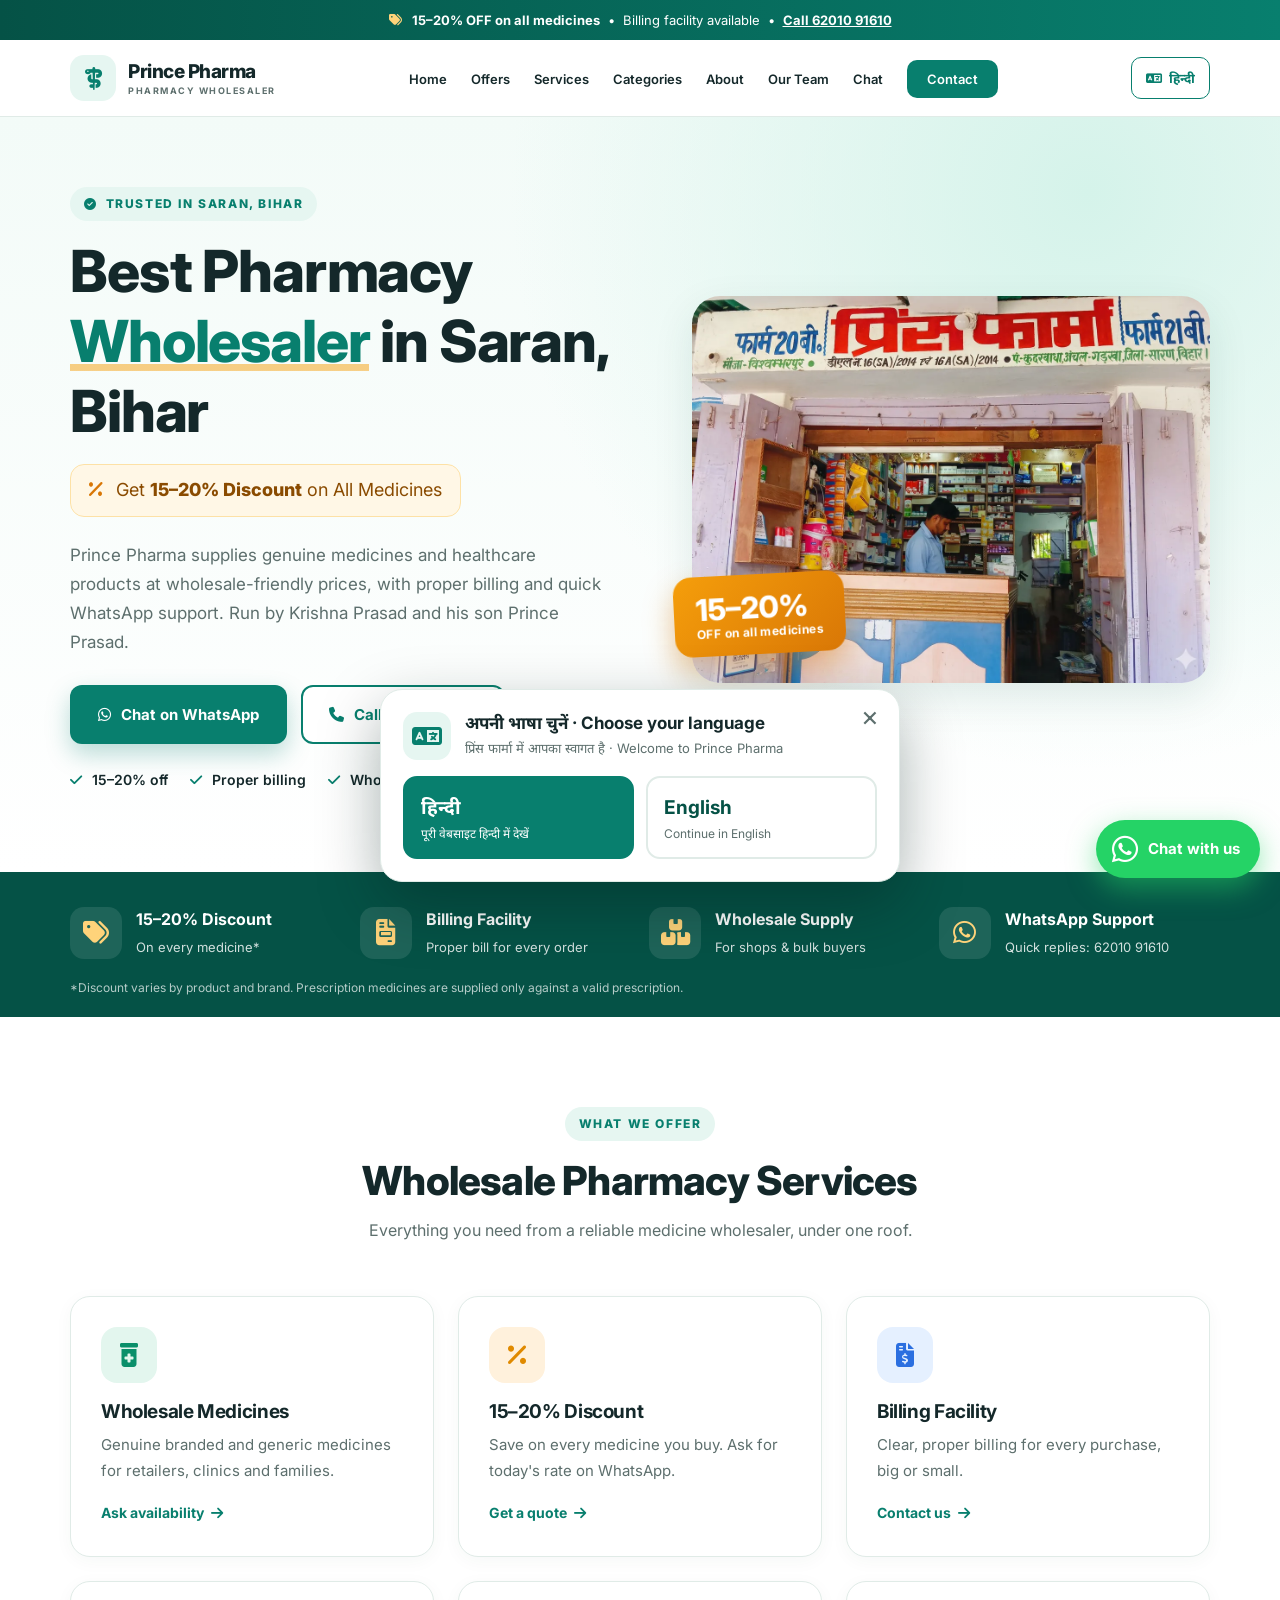
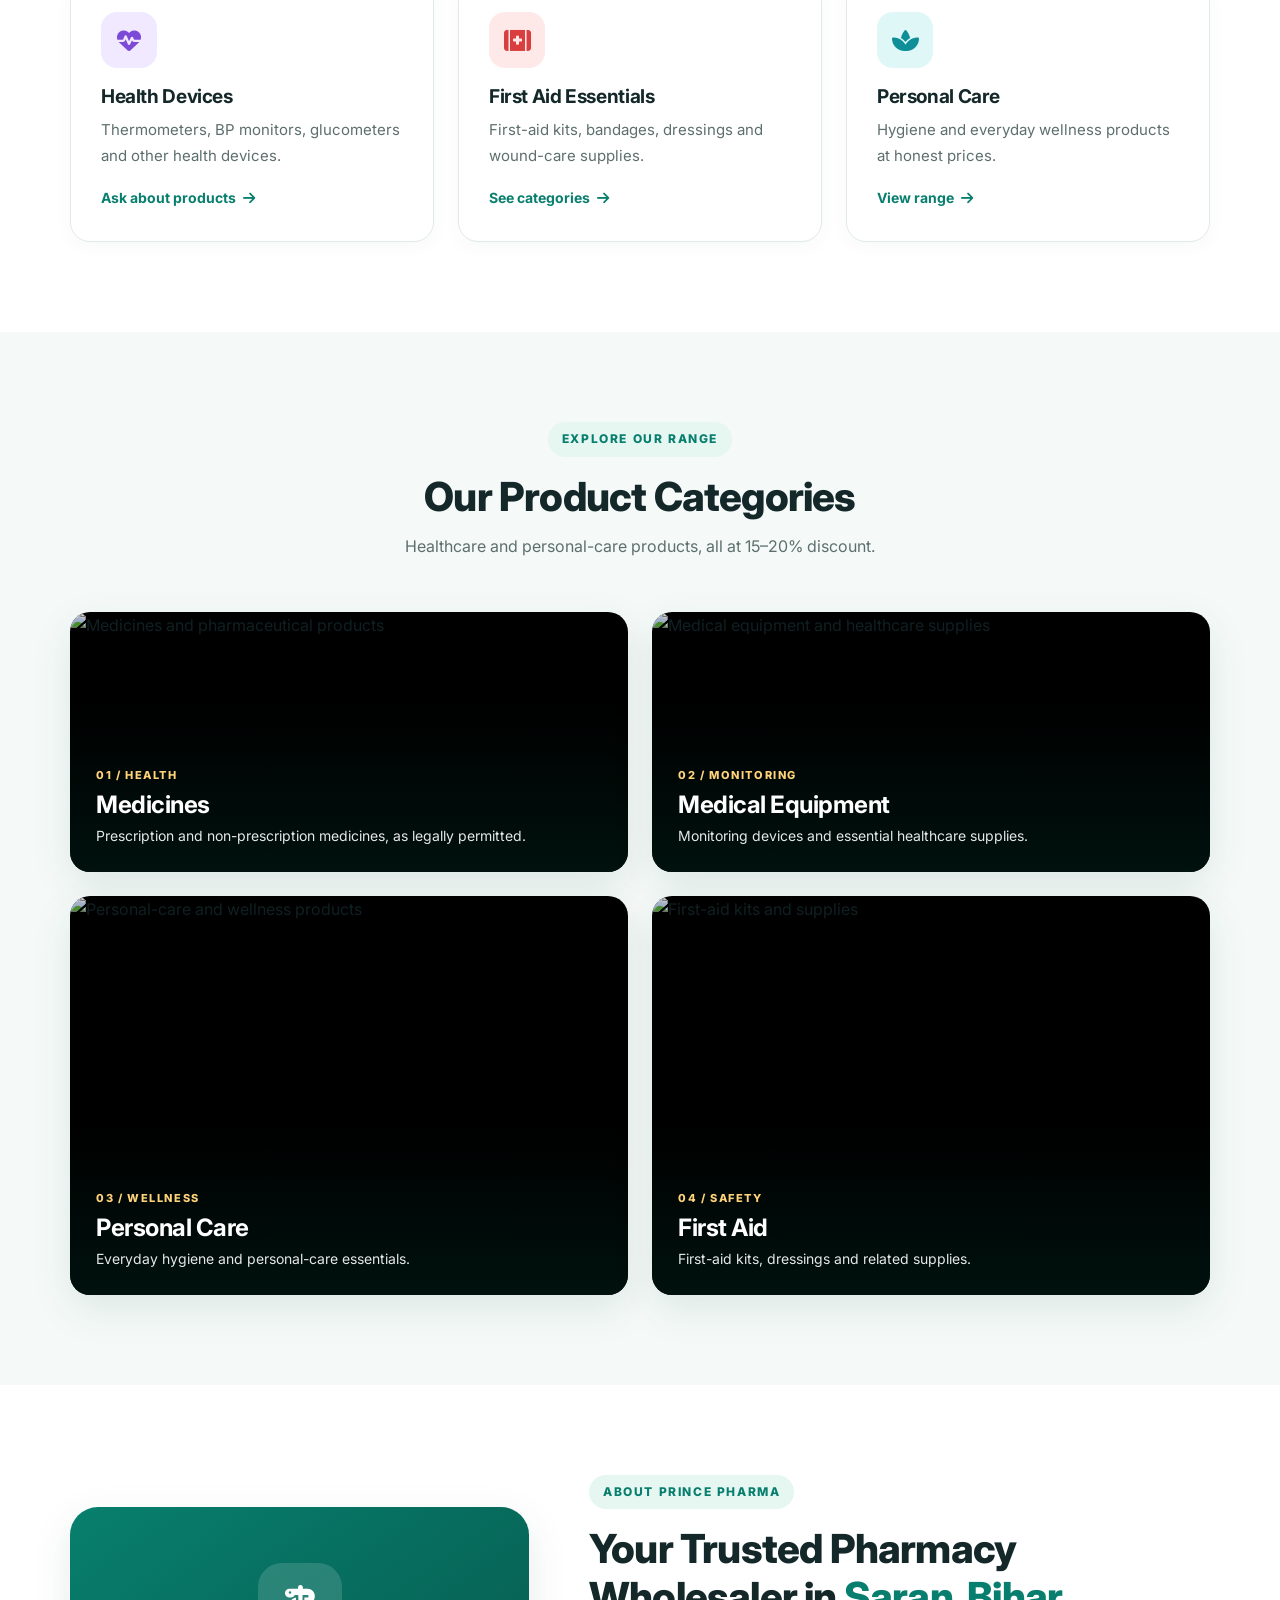
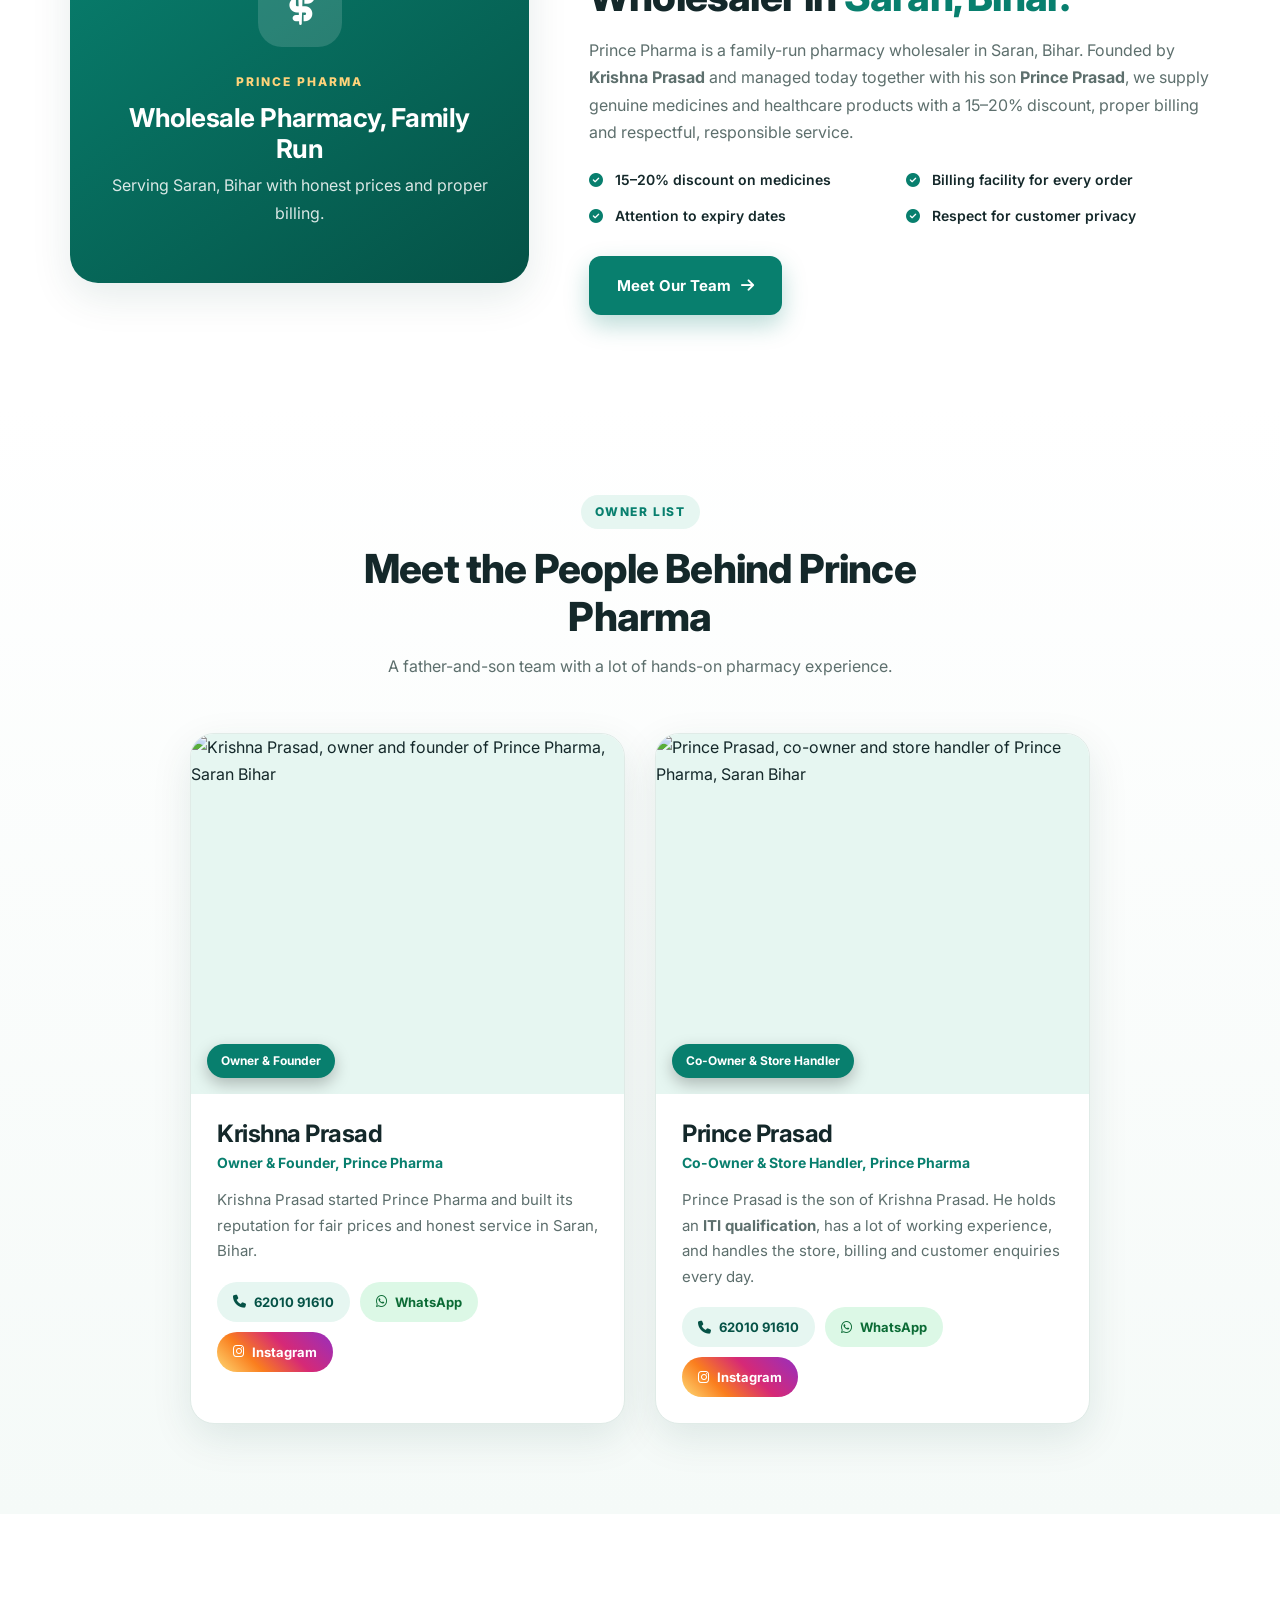
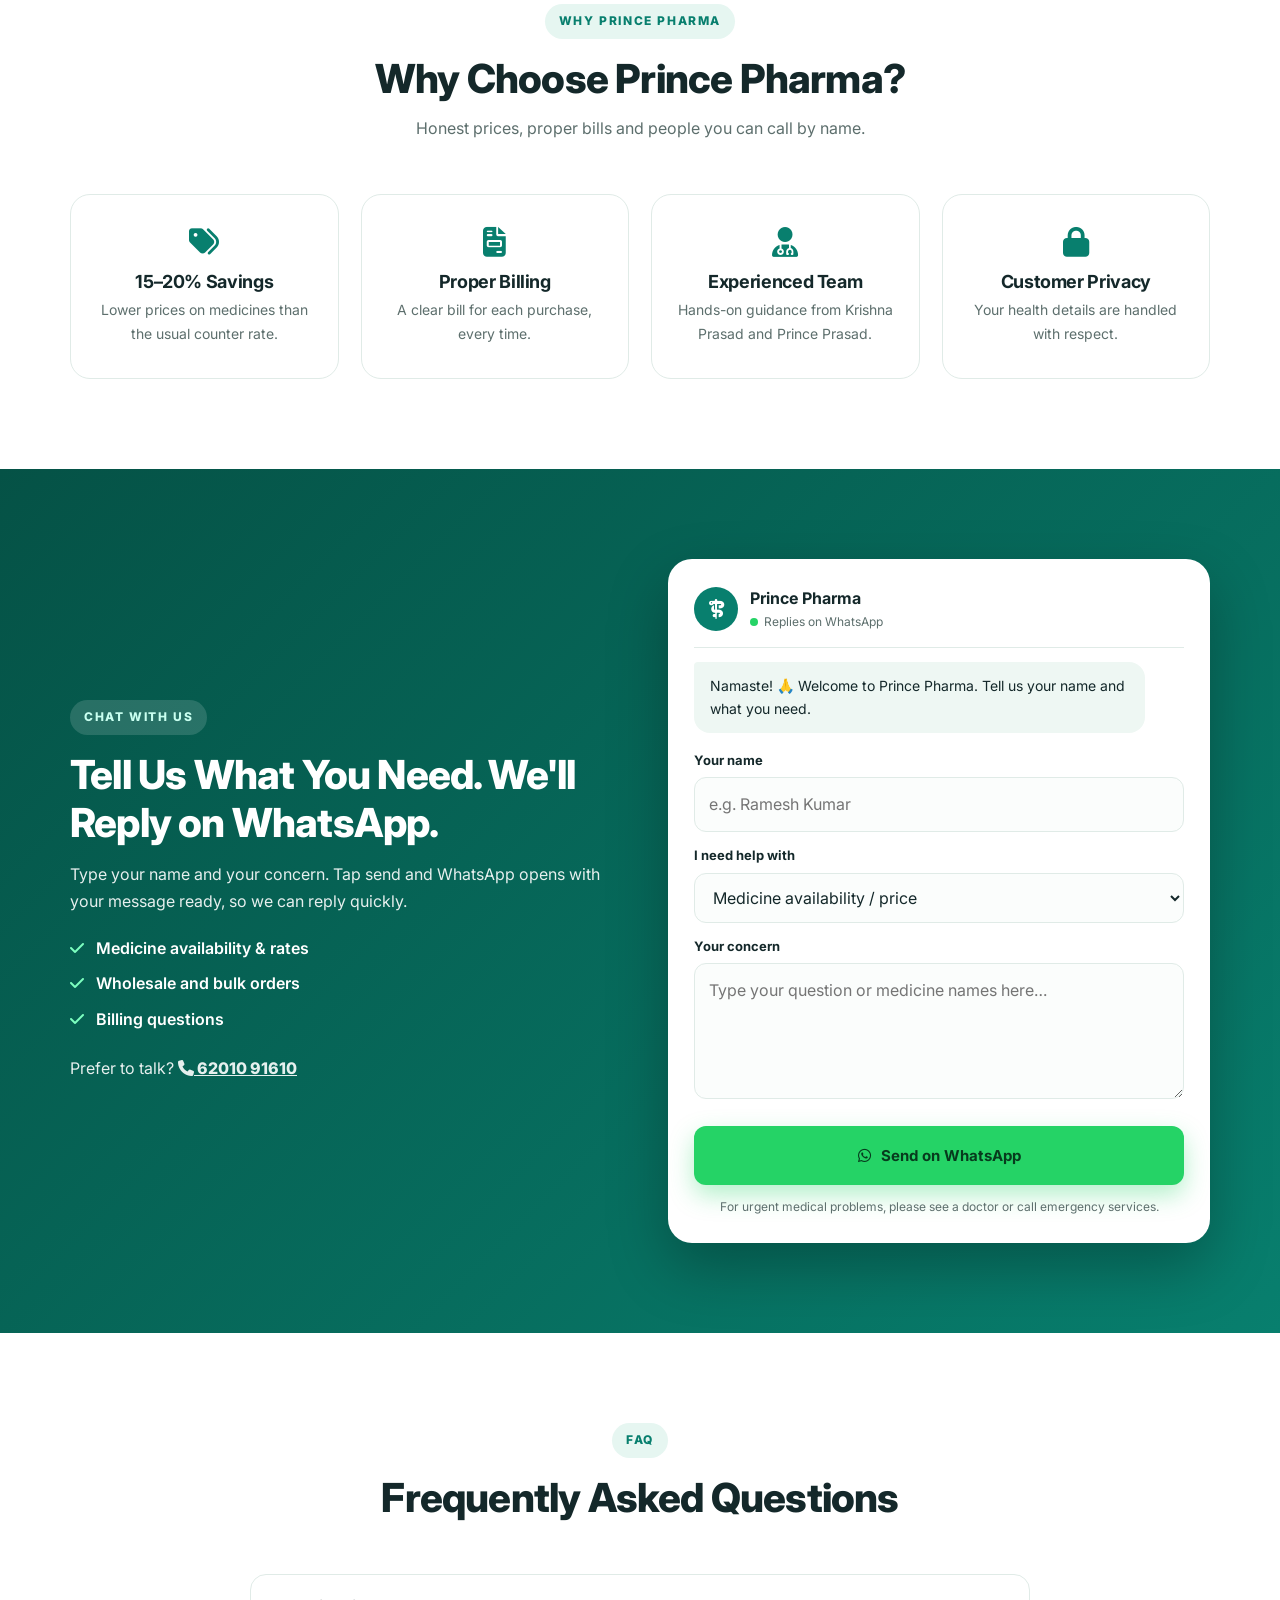
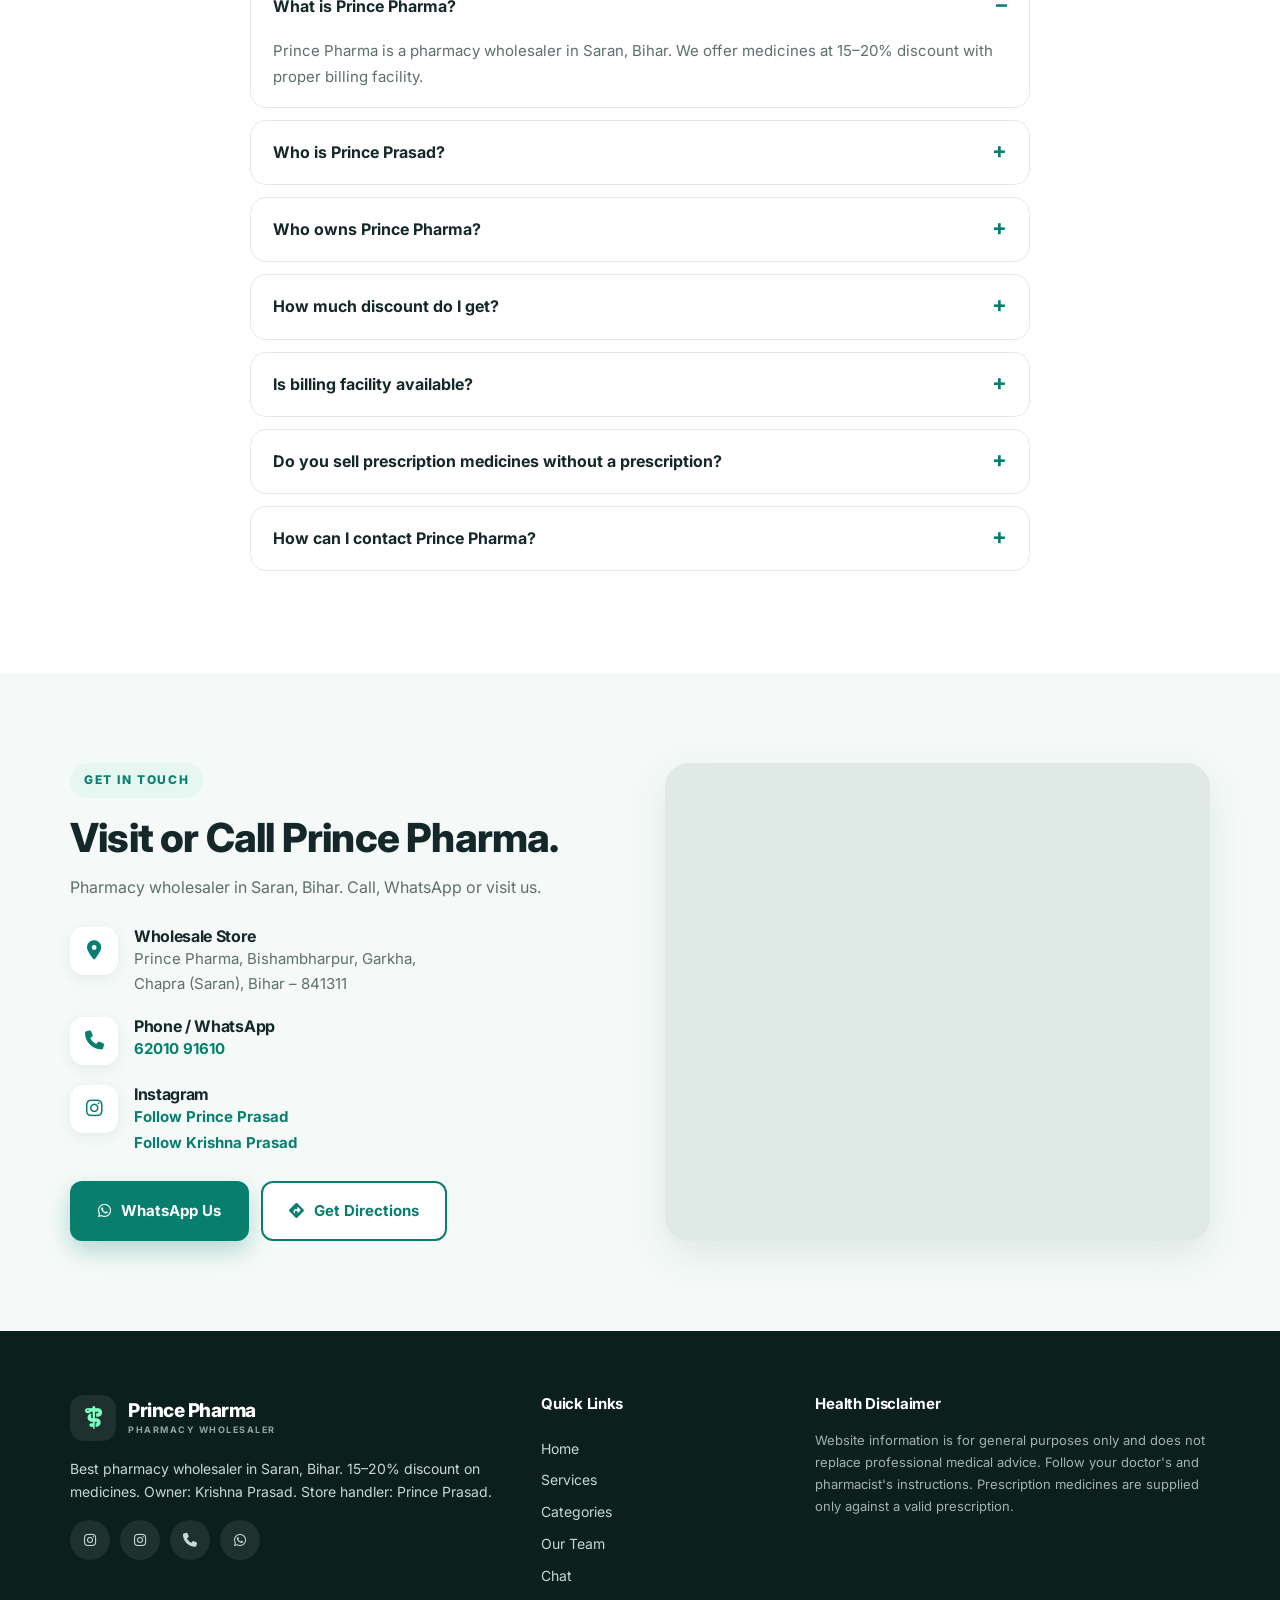
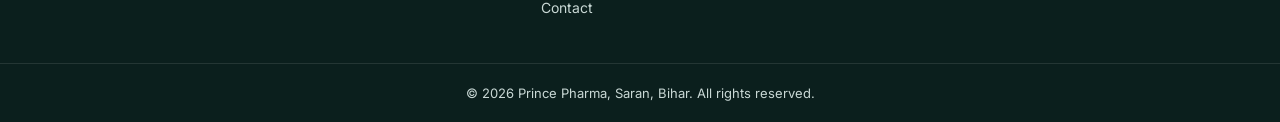
==== commit 0c7851de: "Update index.html" ====
--- a/index.html
+++ b/index.html
@@ -169,8 +169,8 @@
 
       <div class="hero-image">
         <picture>
-          <source srcset="images/hero.webp" type="image/webp">
-          <img src="images/hero.jpg" alt="Medicines and healthcare products at Prince Pharma, Saran Bihar" width="1200" height="896" fetchpriority="high" decoding="async">
+          <source srcset="hero.webp" type="image/webp">
+          <img src="hero.jpg" alt="Medicines and healthcare products at Prince Pharma, Saran Bihar" width="1200" height="896" fetchpriority="high" decoding="async">
         </picture>
         <div class="discount-badge" aria-label="15 to 20 percent discount">
           <strong>15–20%</strong><span>OFF on all medicines</span>
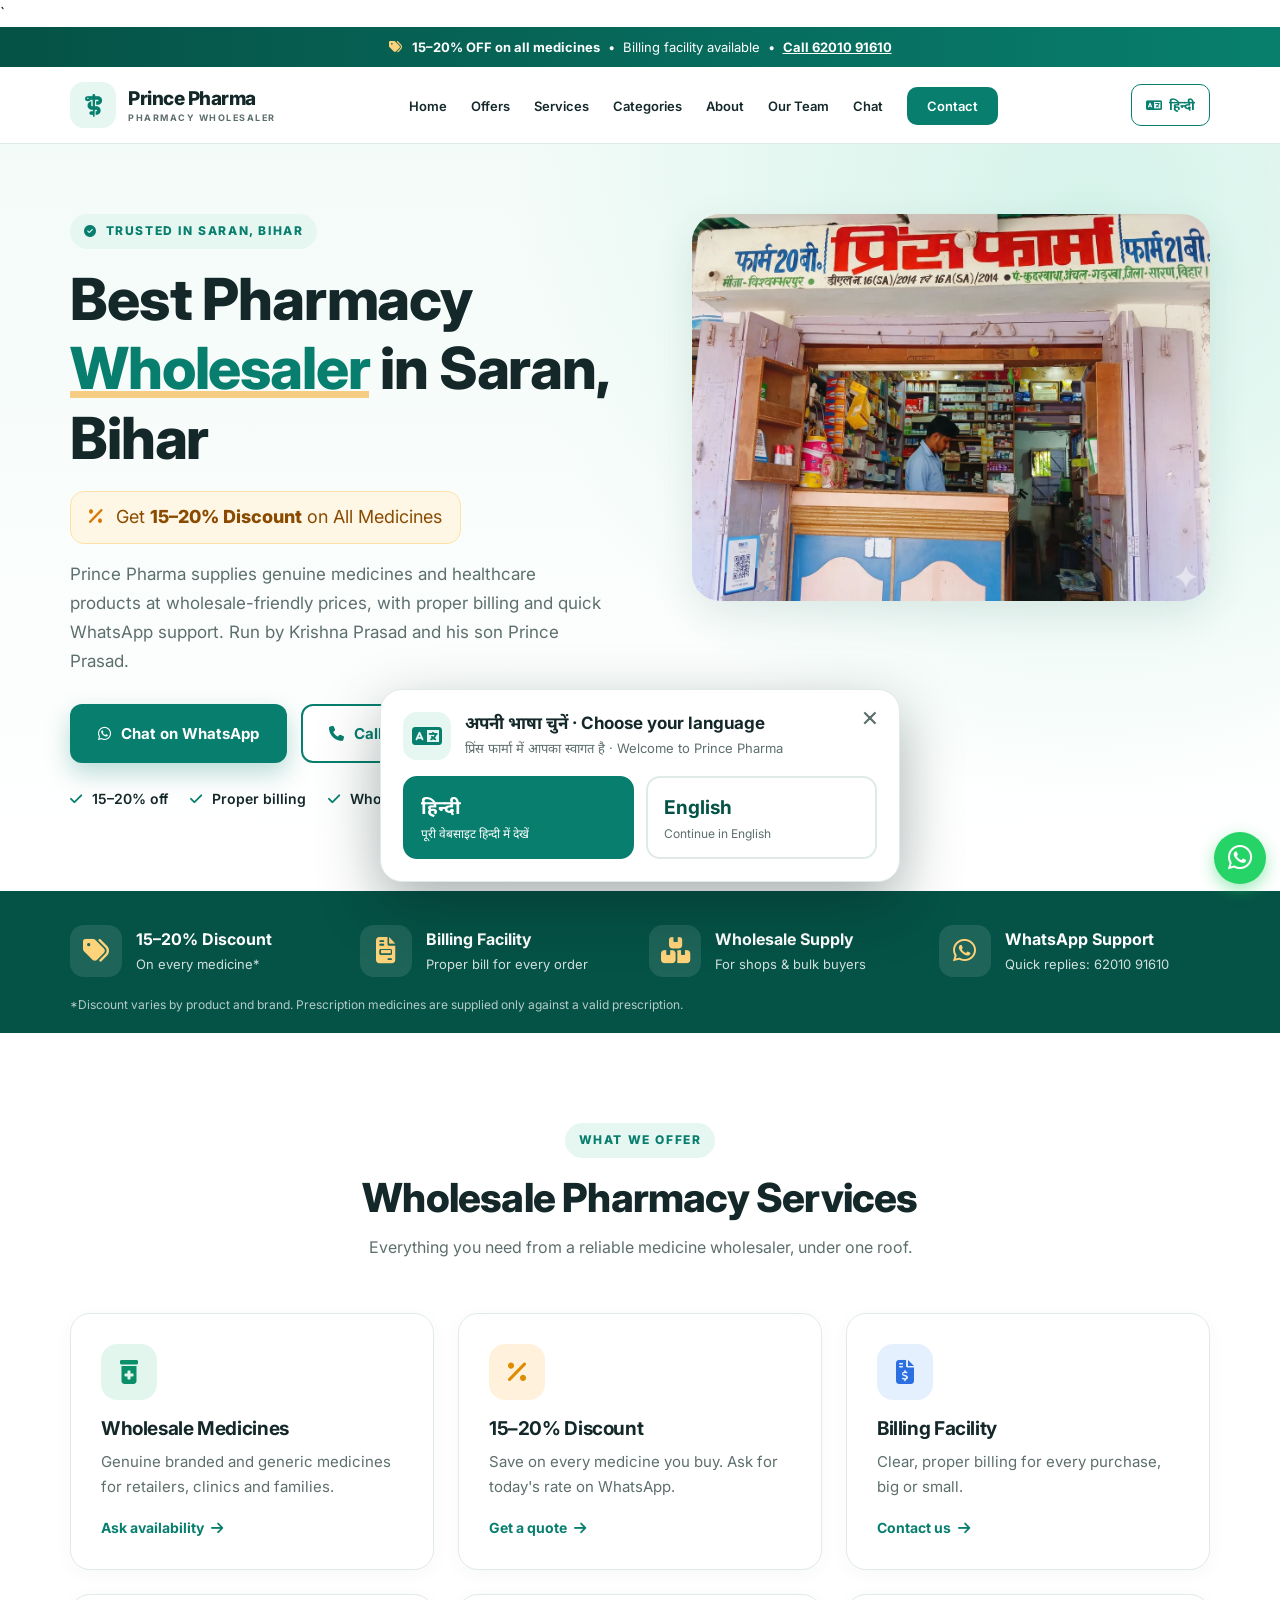
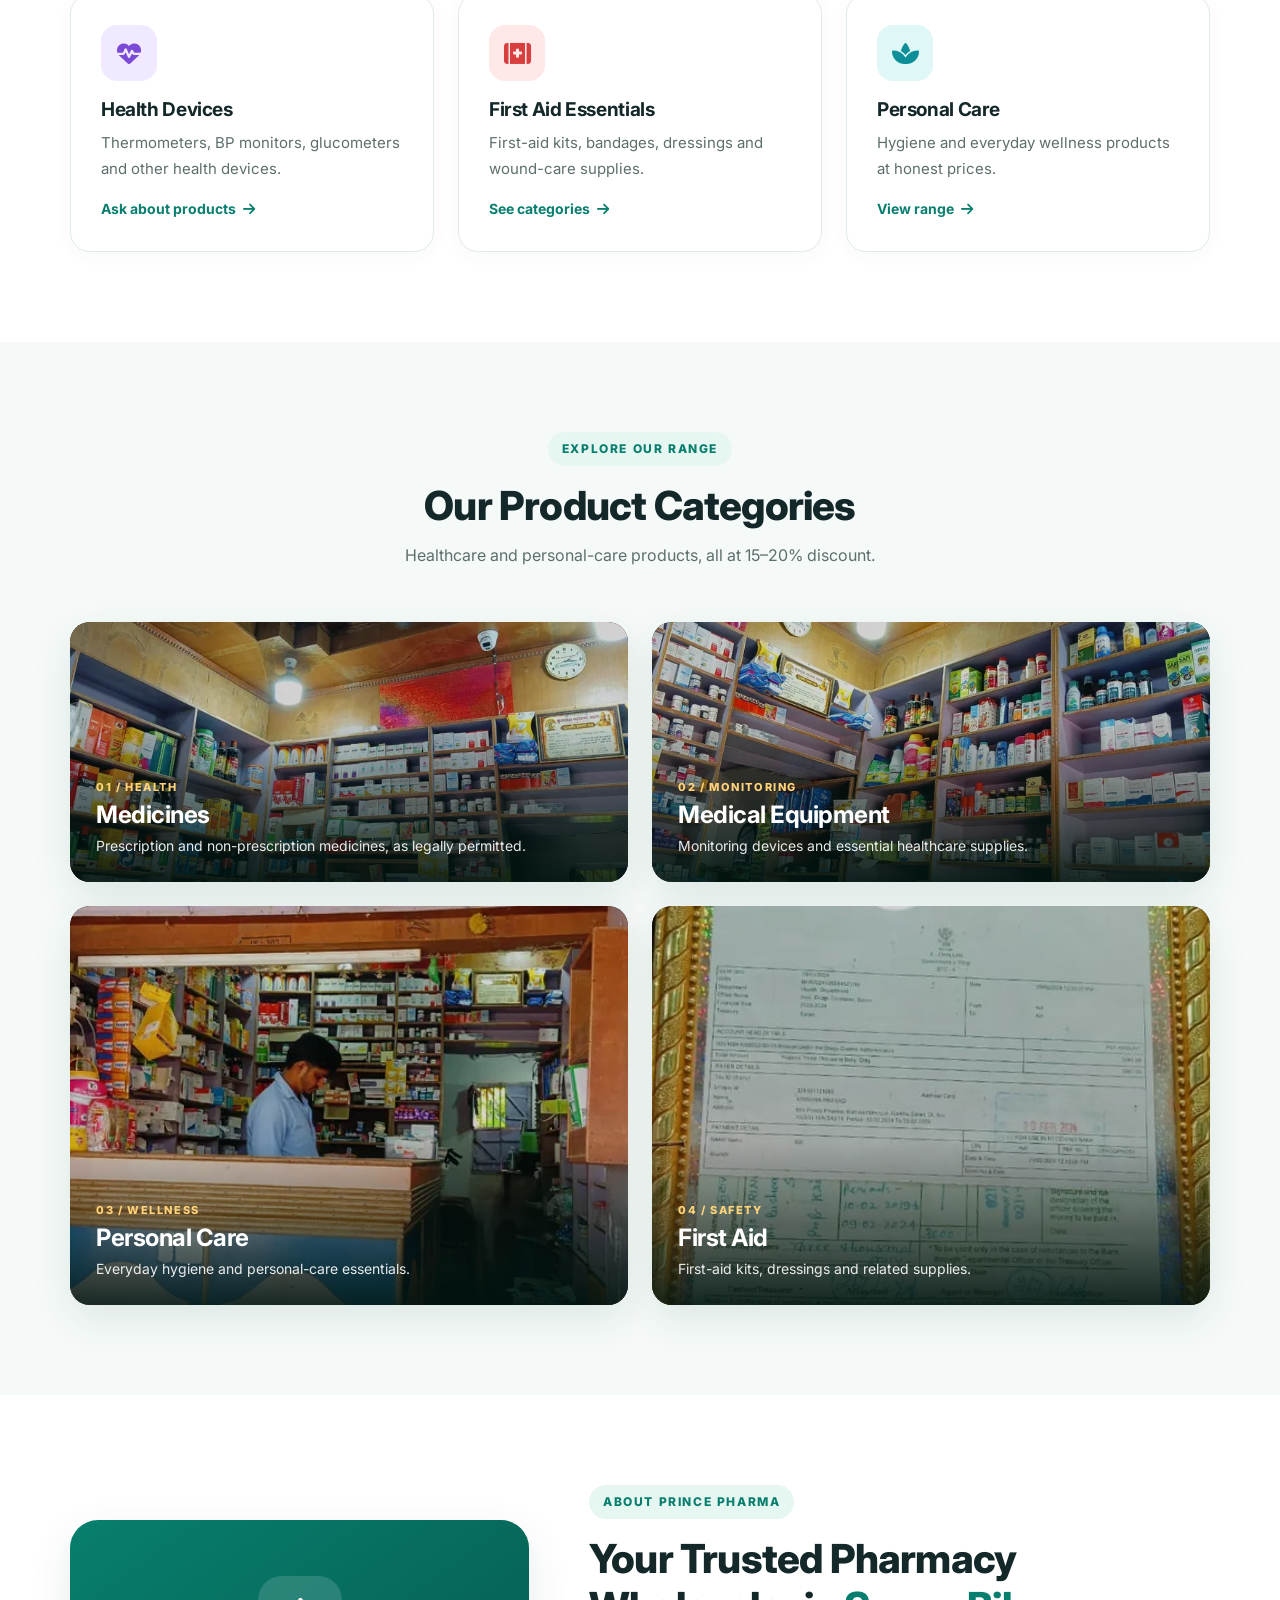
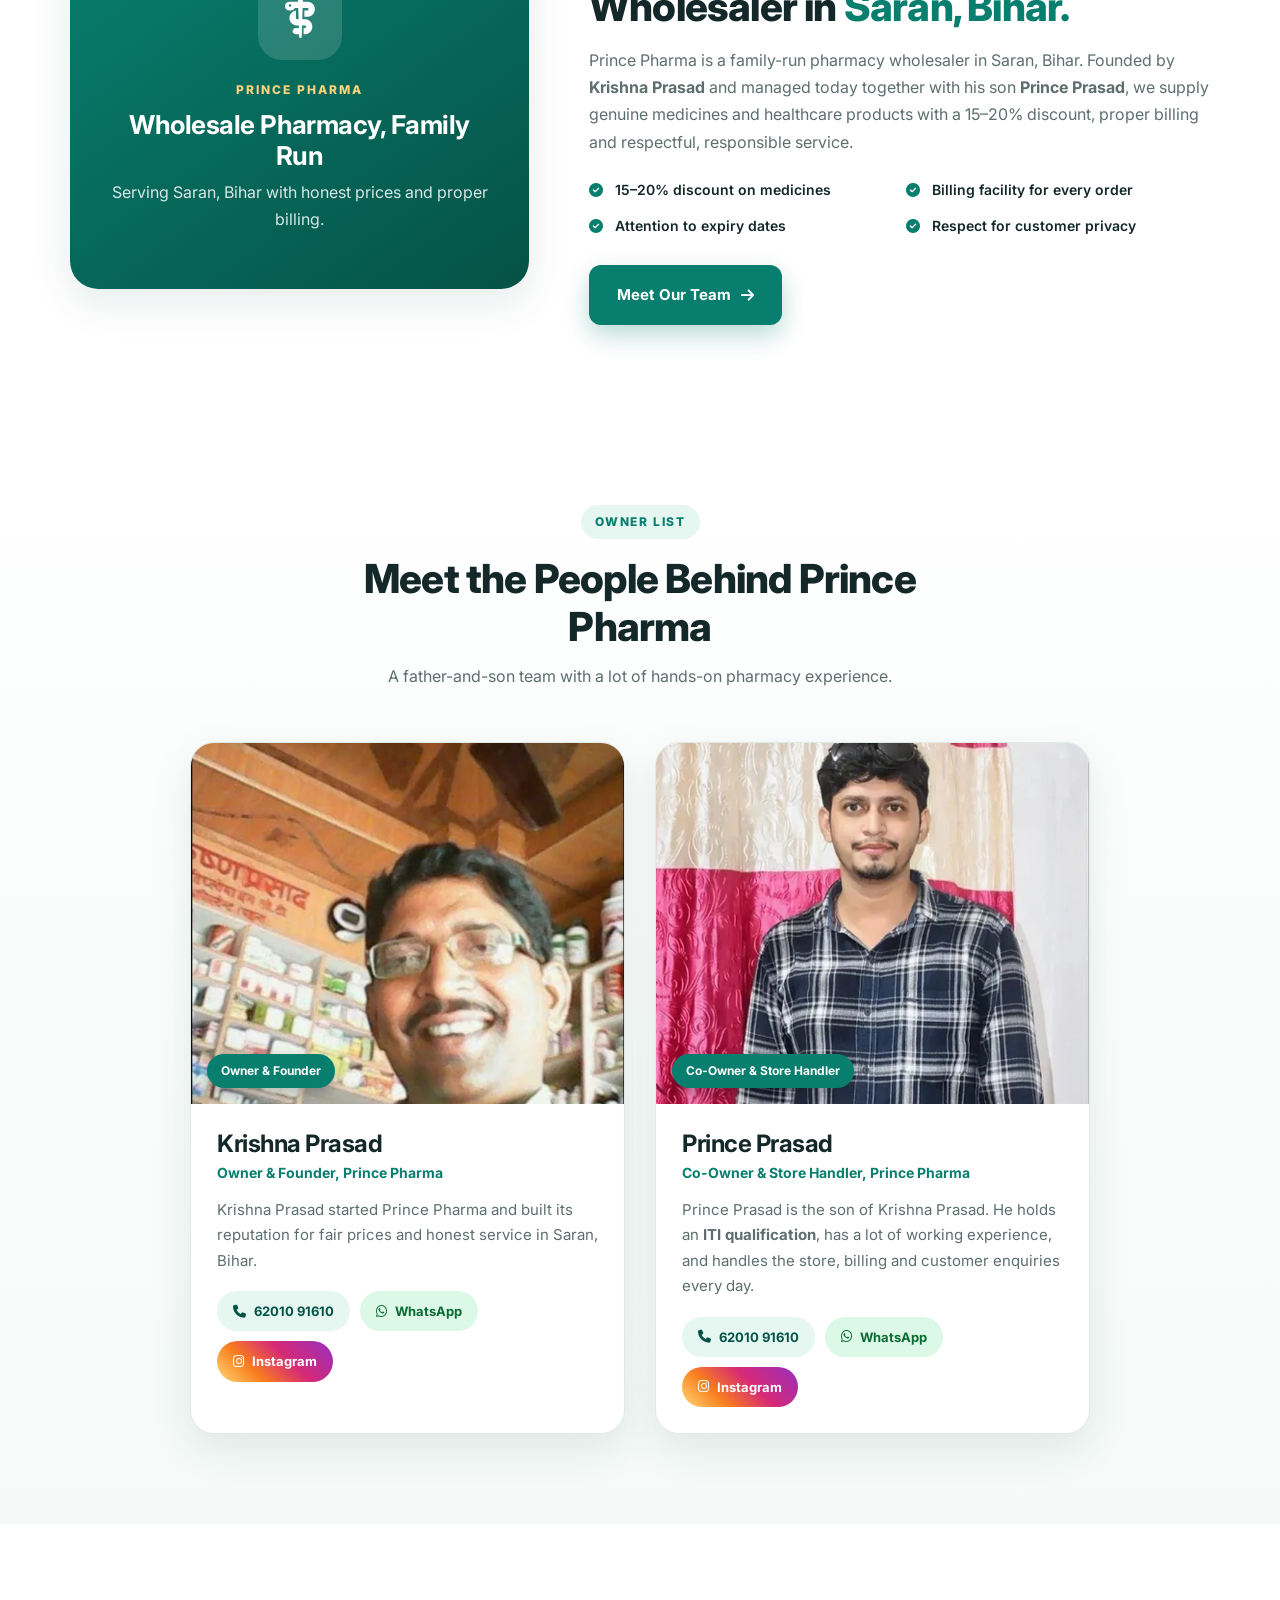
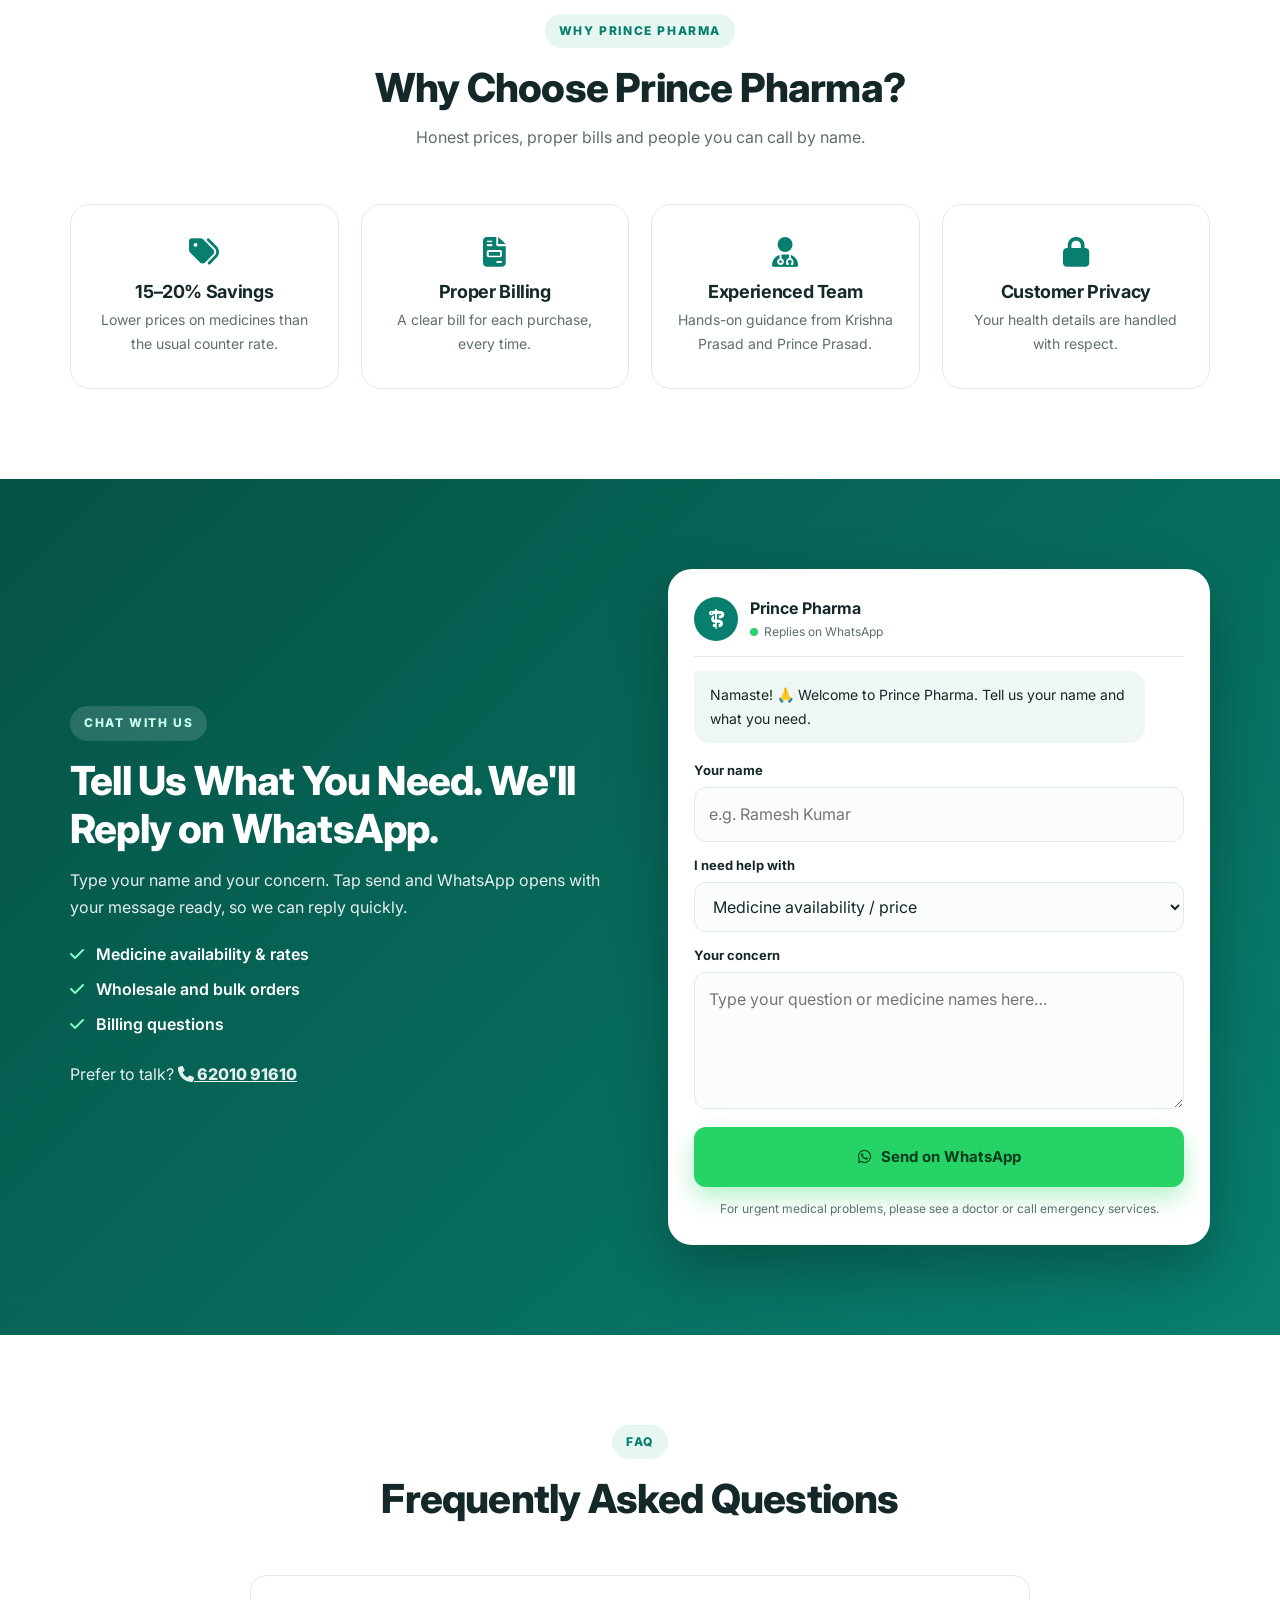
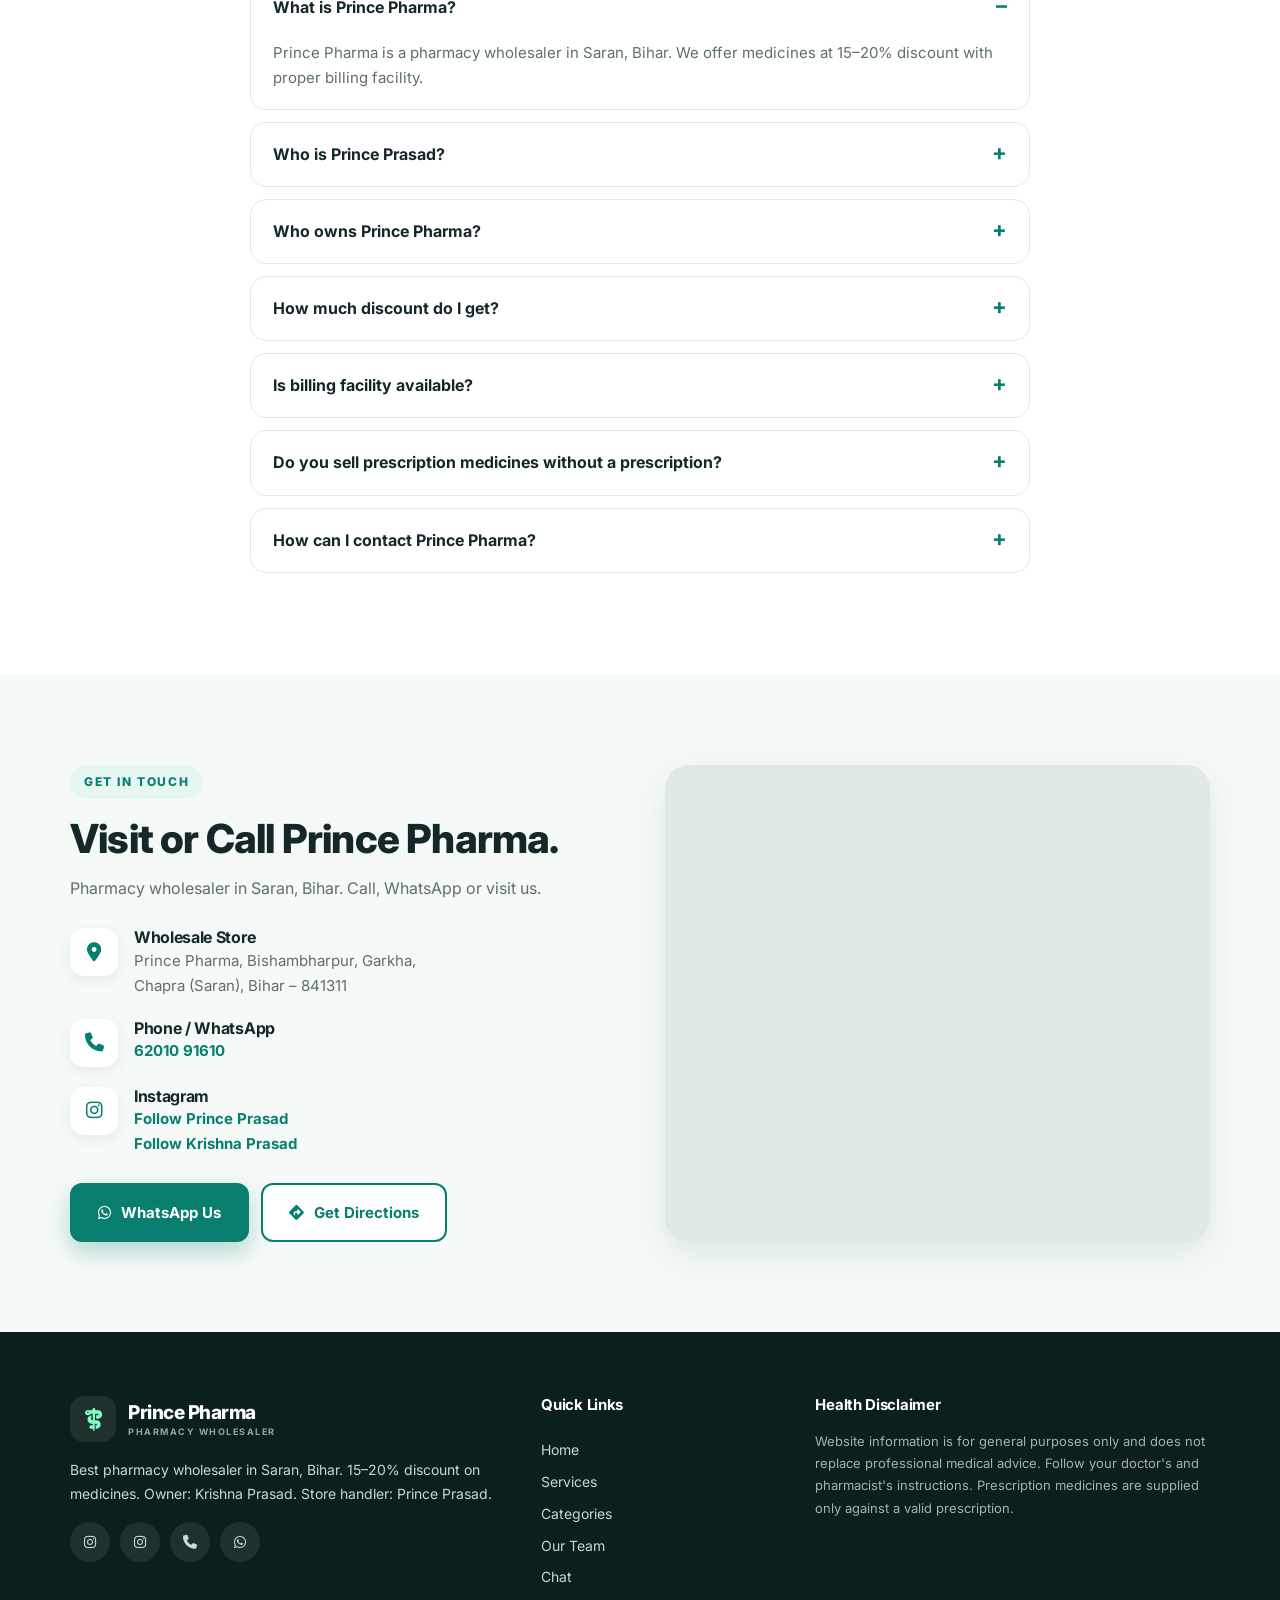
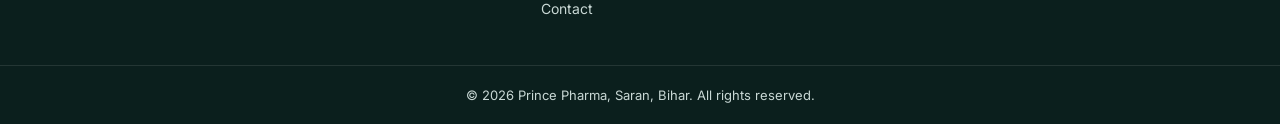
==== commit 7089f6a3: "Rename index 2.html to index.html" ====
--- a/index.html
+++ b/index.html
@@ -1,4 +1,4 @@
-<!DOCTYPE html>
+`<!DOCTYPE html>
 <html lang="en-IN">
 <head>
 <meta charset="UTF-8">
@@ -20,14 +20,14 @@
 <meta property="og:url" content="https://YOUR-DOMAIN.com/">
 <meta property="og:title" content="Prince Pharma – Best Pharmacy Wholesaler in Saran, Bihar">
 <meta property="og:description" content="15–20% discount on all medicines. Proper billing facility. Chat with us on WhatsApp: 62010 91610.">
-<meta property="og:image" content="https://YOUR-DOMAIN.com/images/og-image.jpg">
+<meta property="og:image" content="https://YOUR-DOMAIN.com/og-image.jpg">
 <meta name="twitter:card" content="summary_large_image">
 <meta name="twitter:title" content="Prince Pharma – Best Pharmacy Wholesaler in Saran, Bihar">
 <meta name="twitter:description" content="15–20% discount on all medicines. Billing facility. WhatsApp 62010 91610.">
-<meta name="twitter:image" content="https://YOUR-DOMAIN.com/images/og-image.jpg">
+<meta name="twitter:image" content="https://YOUR-DOMAIN.com/og-image.jpg">
 
 <link rel="icon" href="favicon.ico" sizes="48x48">
-<link rel="apple-touch-icon" href="images/apple-touch-icon.png">
+<link rel="apple-touch-icon" href="apple-touch-icon.png">
 
 <script type="application/ld+json">
 {
@@ -40,7 +40,7 @@
       "alternateName": ["Prince Pharma Bihar", "Prince Pharma Saran"],
       "description": "Pharmacy wholesaler in Saran, Bihar offering 15–20% discount on all medicines with billing facility.",
       "url": "https://YOUR-DOMAIN.com/",
-      "image": "https://YOUR-DOMAIN.com/images/og-image.jpg",
+      "image": "https://YOUR-DOMAIN.com/og-image.jpg",
       "telephone": "+916201091610",
       "priceRange": "15–20% discount on medicines",
       "address": {
@@ -63,7 +63,7 @@
       "name": "Krishna Prasad",
       "jobTitle": "Owner & Founder",
       "worksFor": { "@id": "https://YOUR-DOMAIN.com/#store" },
-      "image": "https://YOUR-DOMAIN.com/images/krishna-prasad.jpg",
+      "image": "https://YOUR-DOMAIN.com/krishna-prasad.jpg",
       "sameAs": ["https://www.instagram.com/krishna852829/"]
     },
     {
@@ -75,7 +75,7 @@
       "parent": { "@id": "https://YOUR-DOMAIN.com/#krishna" },
       "worksFor": { "@id": "https://YOUR-DOMAIN.com/#store" },
       "telephone": "+916201091610",
-      "image": "https://YOUR-DOMAIN.com/images/prince-prasad.jpg",
+      "image": "https://YOUR-DOMAIN.com/prince-prasad.jpg",
       "sameAs": ["https://www.instagram.com/samratx__siddharth__singh___/"]
     },
     {
@@ -93,7 +93,6 @@
 }
 </script>
 
-<link rel="preload" as="image" href="images/hero.webp" type="image/webp" fetchpriority="high">
 <link rel="preconnect" href="https://fonts.googleapis.com">
 <link rel="preconnect" href="https://fonts.gstatic.com" crossorigin>
 <link rel="stylesheet" href="https://fonts.googleapis.com/css2?family=Inter:wght@400;500;600;700;800&family=Noto+Sans+Devanagari:wght@400;500;600;700;800&display=swap" media="print" onload="this.media='all'">
@@ -103,6 +102,19 @@
 <link rel="stylesheet" href="https://cdnjs.cloudflare.com/ajax/libs/font-awesome/6.7.2/css/all.min.css">
 </noscript>
 <link rel="stylesheet" href="style.css">
+<style>
+/* Image fix: root-level JPG fallback + WebP source */
+.hero-image picture,.category-card picture,.owner-photo picture{display:block;width:100%;height:100%}
+.hero-image img,.category-card img,.owner-photo img{display:block;width:100%;opacity:1}
+.category-card img{height:100%;min-height:260px;object-fit:cover;opacity:.85}
+.owner-photo img{height:100%;object-fit:cover;object-position:center 18%}
+/* Small WhatsApp floating button (all screens) */
+.mobile-bar{display:none!important}
+.whatsapp-float{display:flex!important;position:fixed;right:14px;bottom:16px;width:52px;height:52px;padding:0;gap:0;justify-content:center;align-items:center;border-radius:50%;z-index:1500;box-shadow:0 6px 16px rgba(37,211,102,.45)}
+.whatsapp-float i{font-size:28px}
+.whatsapp-float .wa-label{display:none}
+#backToTop{right:18px;bottom:80px;width:44px;height:44px}
+</style>
 </head>
 
 <body>
@@ -169,9 +181,9 @@
 
       <div class="hero-image">
         <picture>
-          <source srcset="hero.webp" type="image/webp">
-          <img src="hero.jpg" alt="Medicines and healthcare products at Prince Pharma, Saran Bihar" width="1200" height="896" fetchpriority="high" decoding="async">
-        </picture>
+            <source srcset="hero.webp" type="image/webp">
+            <img src="hero.jpg" alt="Medicines and healthcare products at Prince Pharma, Saran Bihar" width="1200" height="896">
+          </picture>
         <div class="discount-badge" aria-label="15 to 20 percent discount">
           <strong>15–20%</strong><span>OFF on all medicines</span>
         </div>
@@ -249,19 +261,31 @@
       </div>
       <div class="category-grid">
         <article class="category-card">
-          <picture><source srcset="images/category-1.webp" type="image/webp"><img src="images/category-1.jpg" alt="Medicines and pharmaceutical products" width="800" height="358" loading="lazy" decoding="async"></picture>
+          <picture>
+            <source srcset="category-1.webp" type="image/webp">
+            <img src="category-1.jpg" alt="Medicines and pharmaceutical products" width="800" height="358">
+          </picture>
           <div class="category-content"><span>01 / HEALTH</span><h3>Medicines</h3><p>Prescription and non-prescription medicines, as legally permitted.</p></div>
         </article>
         <article class="category-card">
-          <picture><source srcset="images/category-2.webp" type="image/webp"><img src="images/category-2.jpg" alt="Medical equipment and healthcare supplies" width="800" height="358" loading="lazy" decoding="async"></picture>
+          <picture>
+            <source srcset="category-2.webp" type="image/webp">
+            <img src="category-2.jpg" alt="Medical equipment and healthcare supplies" width="800" height="358">
+          </picture>
           <div class="category-content"><span>02 / MONITORING</span><h3>Medical Equipment</h3><p>Monitoring devices and essential healthcare supplies.</p></div>
         </article>
         <article class="category-card">
-          <picture><source srcset="images/category-3.webp" type="image/webp"><img src="images/category-3.jpg" alt="Personal-care and wellness products" width="800" height="358" loading="lazy" decoding="async"></picture>
+          <picture>
+            <source srcset="category-3.webp" type="image/webp">
+            <img src="category-3.jpg" alt="Personal-care and wellness products" width="800" height="358">
+          </picture>
           <div class="category-content"><span>03 / WELLNESS</span><h3>Personal Care</h3><p>Everyday hygiene and personal-care essentials.</p></div>
         </article>
         <article class="category-card">
-          <picture><source srcset="images/category-4.webp" type="image/webp"><img src="images/category-4.jpg" alt="First-aid kits and supplies" width="800" height="572" loading="lazy" decoding="async"></picture>
+          <picture>
+            <source srcset="category-4.webp" type="image/webp">
+            <img src="category-4.jpg" alt="First-aid kits and supplies" width="800" height="572">
+          </picture>
           <div class="category-content"><span>04 / SAFETY</span><h3>First Aid</h3><p>First-aid kits, dressings and related supplies.</p></div>
         </article>
       </div>
@@ -308,7 +332,10 @@
       <div class="owner-grid">
         <article class="owner-card">
           <div class="owner-photo">
-            <picture><source srcset="images/krishna-prasad.webp" type="image/webp"><img src="images/krishna-prasad.jpg" alt="Krishna Prasad, owner and founder of Prince Pharma, Saran Bihar" width="600" height="700" loading="lazy" decoding="async"></picture>
+            <picture>
+            <source srcset="krishna-prasad.webp" type="image/webp">
+            <img src="krishna-prasad.jpg" alt="Krishna Prasad, owner and founder of Prince Pharma, Saran Bihar" width="600" height="700">
+          </picture>
             <span class="role-tag">Owner &amp; Founder</span>
           </div>
           <div class="owner-body">
@@ -325,7 +352,10 @@
 
         <article class="owner-card">
           <div class="owner-photo">
-            <picture><source srcset="images/prince-prasad.webp" type="image/webp"><img src="images/prince-prasad.jpg" alt="Prince Prasad, co-owner and store handler of Prince Pharma, Saran Bihar" width="600" height="700" loading="lazy" decoding="async"></picture>
+            <picture>
+            <source srcset="prince-prasad.webp" type="image/webp">
+            <img src="prince-prasad.jpg" alt="Prince Prasad, co-owner and store handler of Prince Pharma, Saran Bihar" width="600" height="700">
+          </picture>
             <span class="role-tag">Co-Owner &amp; Store Handler</span>
           </div>
           <div class="owner-body">
@@ -488,15 +518,8 @@
   </div></div>
 </footer>
 
-<a href="#chat" class="whatsapp-float" id="whatsappFloat" data-wa-link target="_blank" rel="noopener noreferrer" aria-label="Chat with Prince Pharma on WhatsApp">
-  <i class="fa-brands fa-whatsapp" aria-hidden="true"></i><span class="wa-label">Chat with us</span>
-</a>
+<a href="#chat" class="whatsapp-float" id="whatsappFloat" data-wa-link target="_blank" rel="noopener noreferrer" aria-label="Chat on WhatsApp"><i class="fa-brands fa-whatsapp" aria-hidden="true"></i></a>
 <button id="backToTop" aria-label="Back to top"><i class="fa-solid fa-arrow-up" aria-hidden="true"></i></button>
-
-<div class="mobile-bar" aria-label="Quick contact">
-  <a href="tel:+916201091610"><i class="fa-solid fa-phone" aria-hidden="true"></i> Call</a>
-  <a href="#chat" data-wa-link><i class="fa-brands fa-whatsapp" aria-hidden="true"></i> WhatsApp</a>
-</div>
 
 <div class="lang-popup" id="langPopup" role="dialog" aria-modal="false" aria-labelledby="langTitle" data-no-i18n hidden>
   <div class="lang-card">
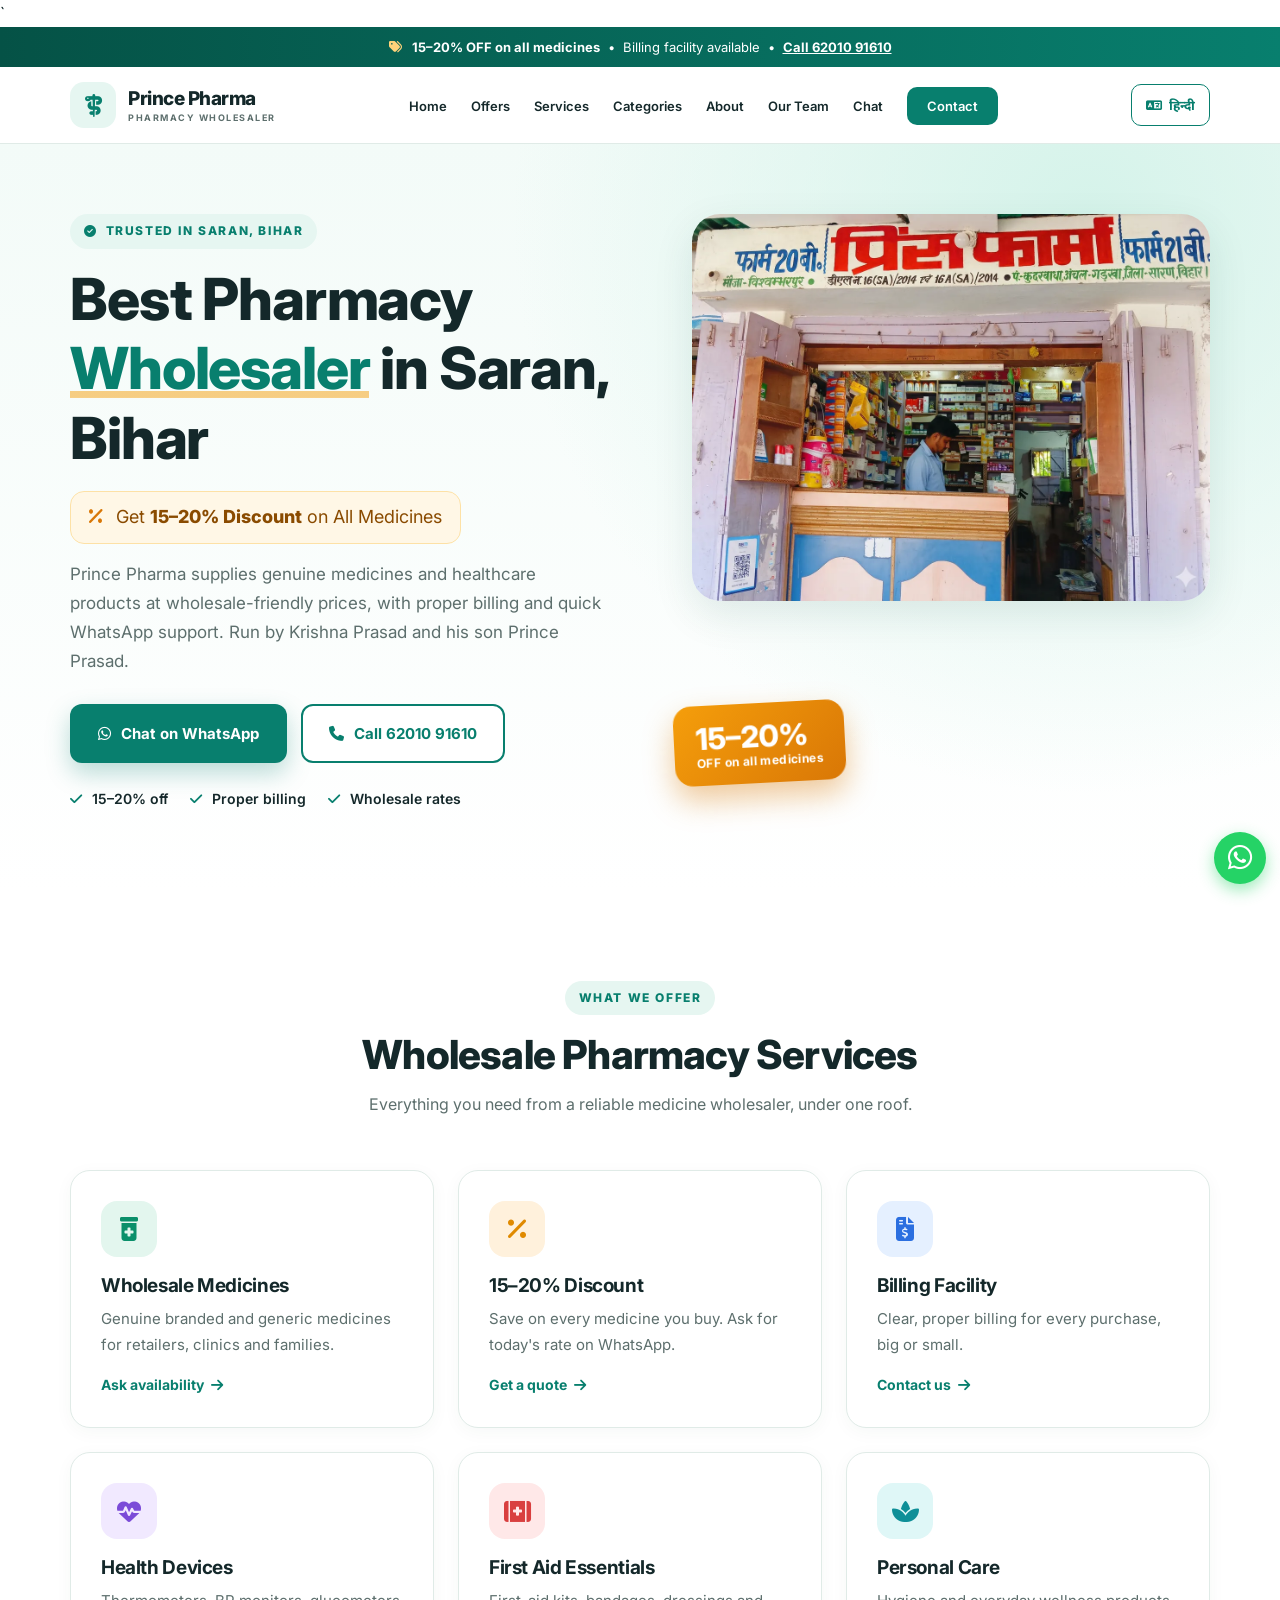
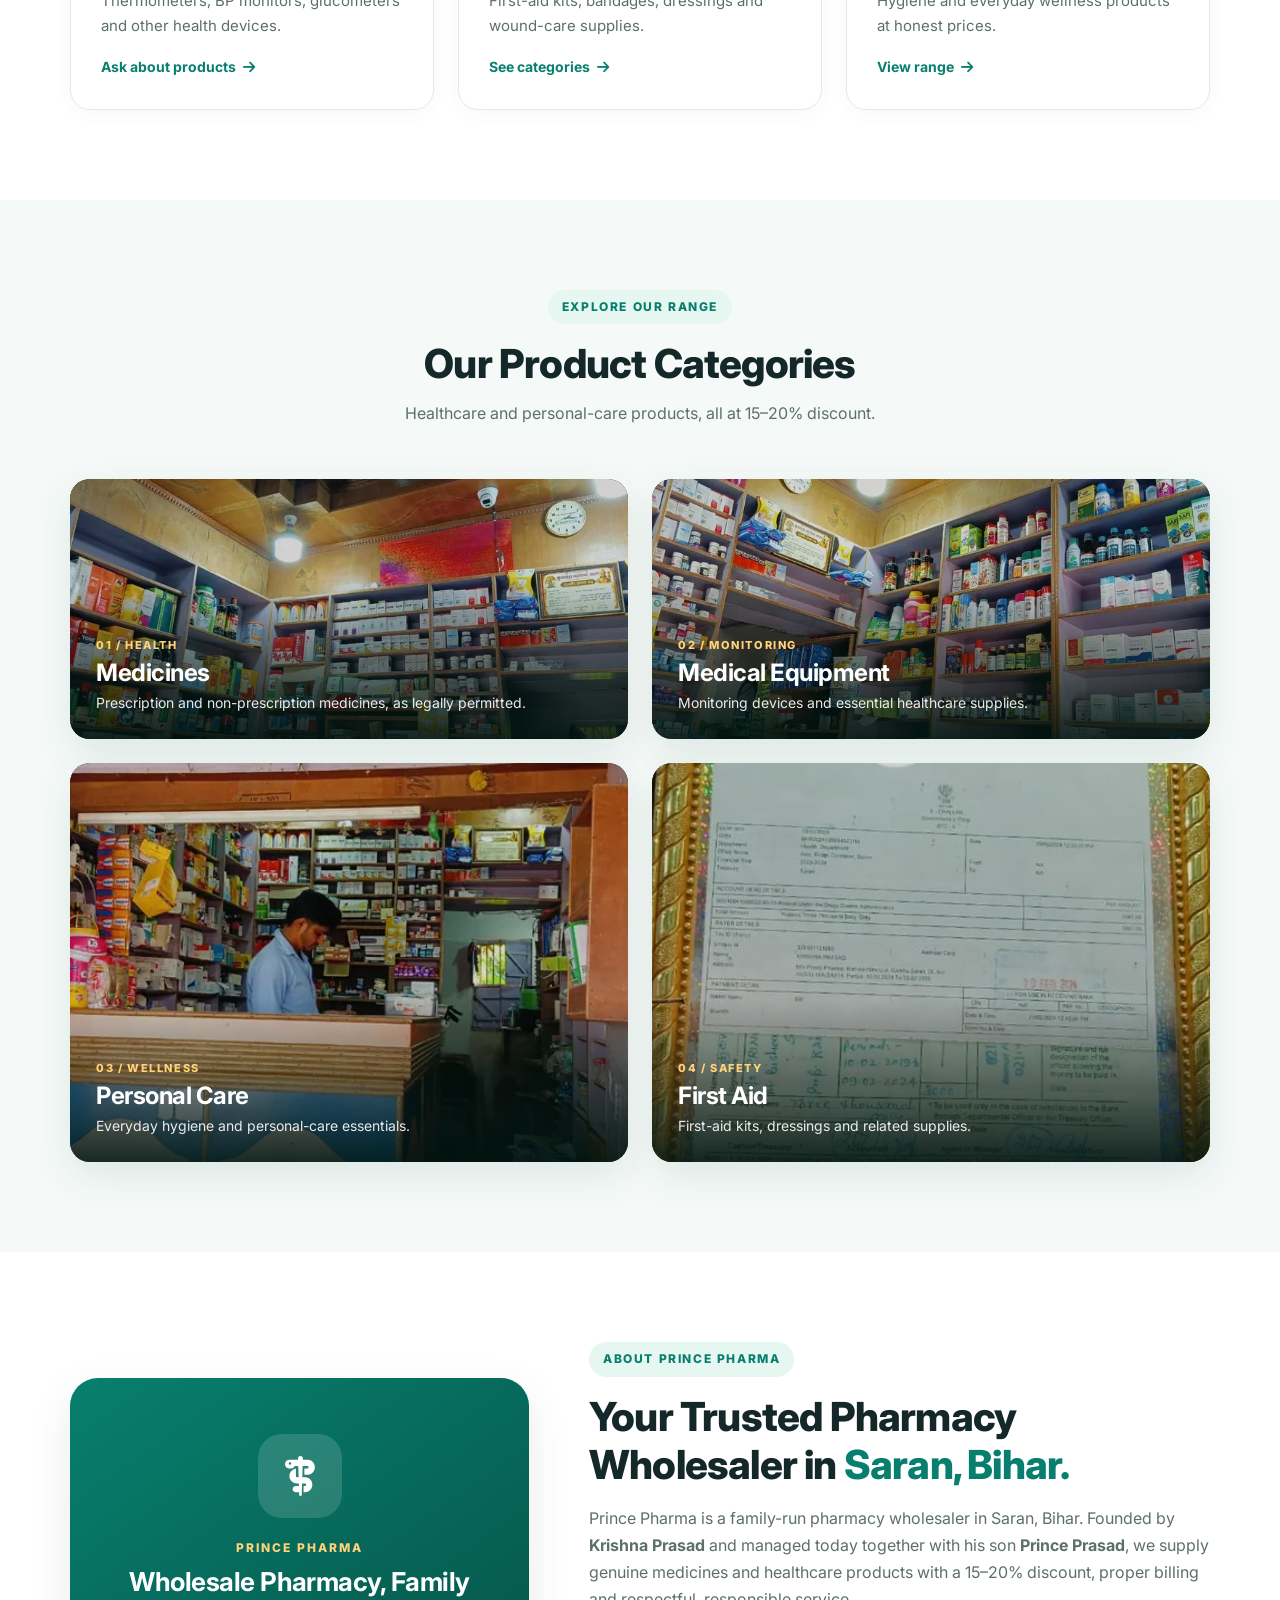
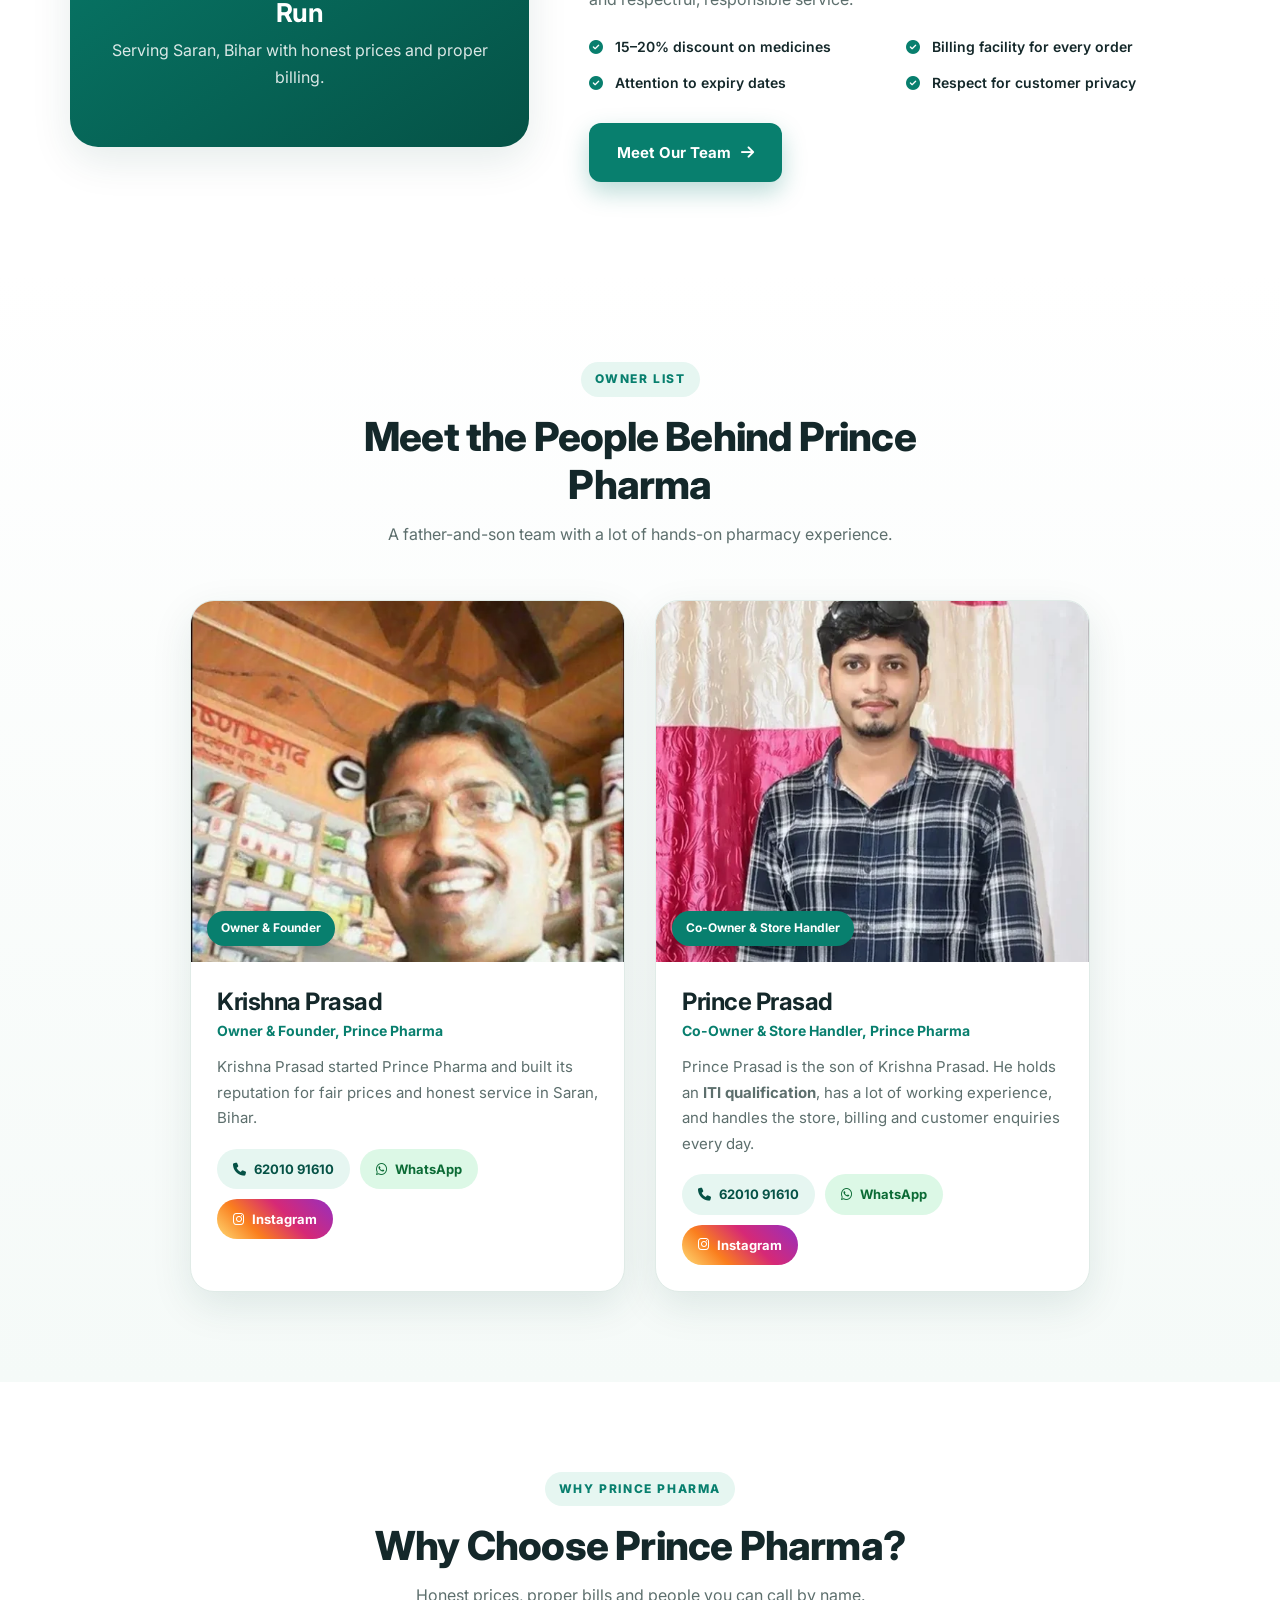
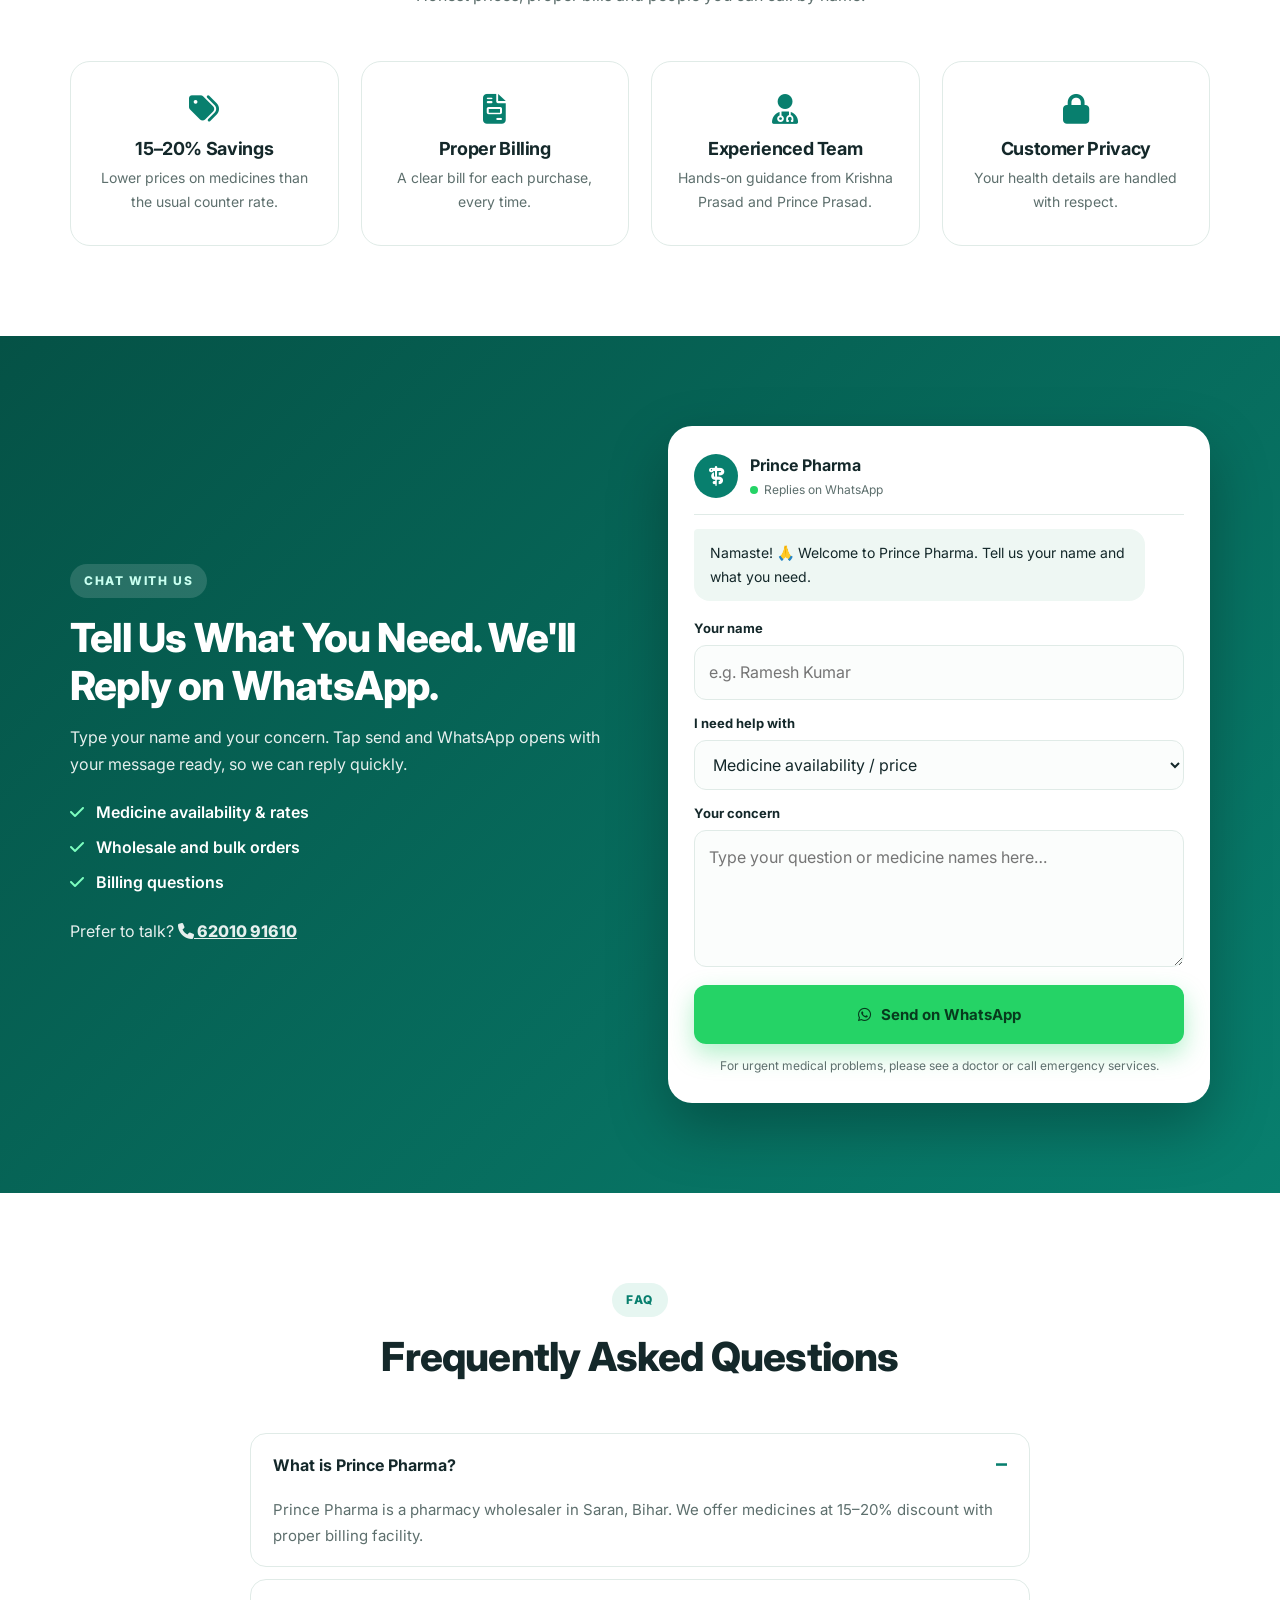
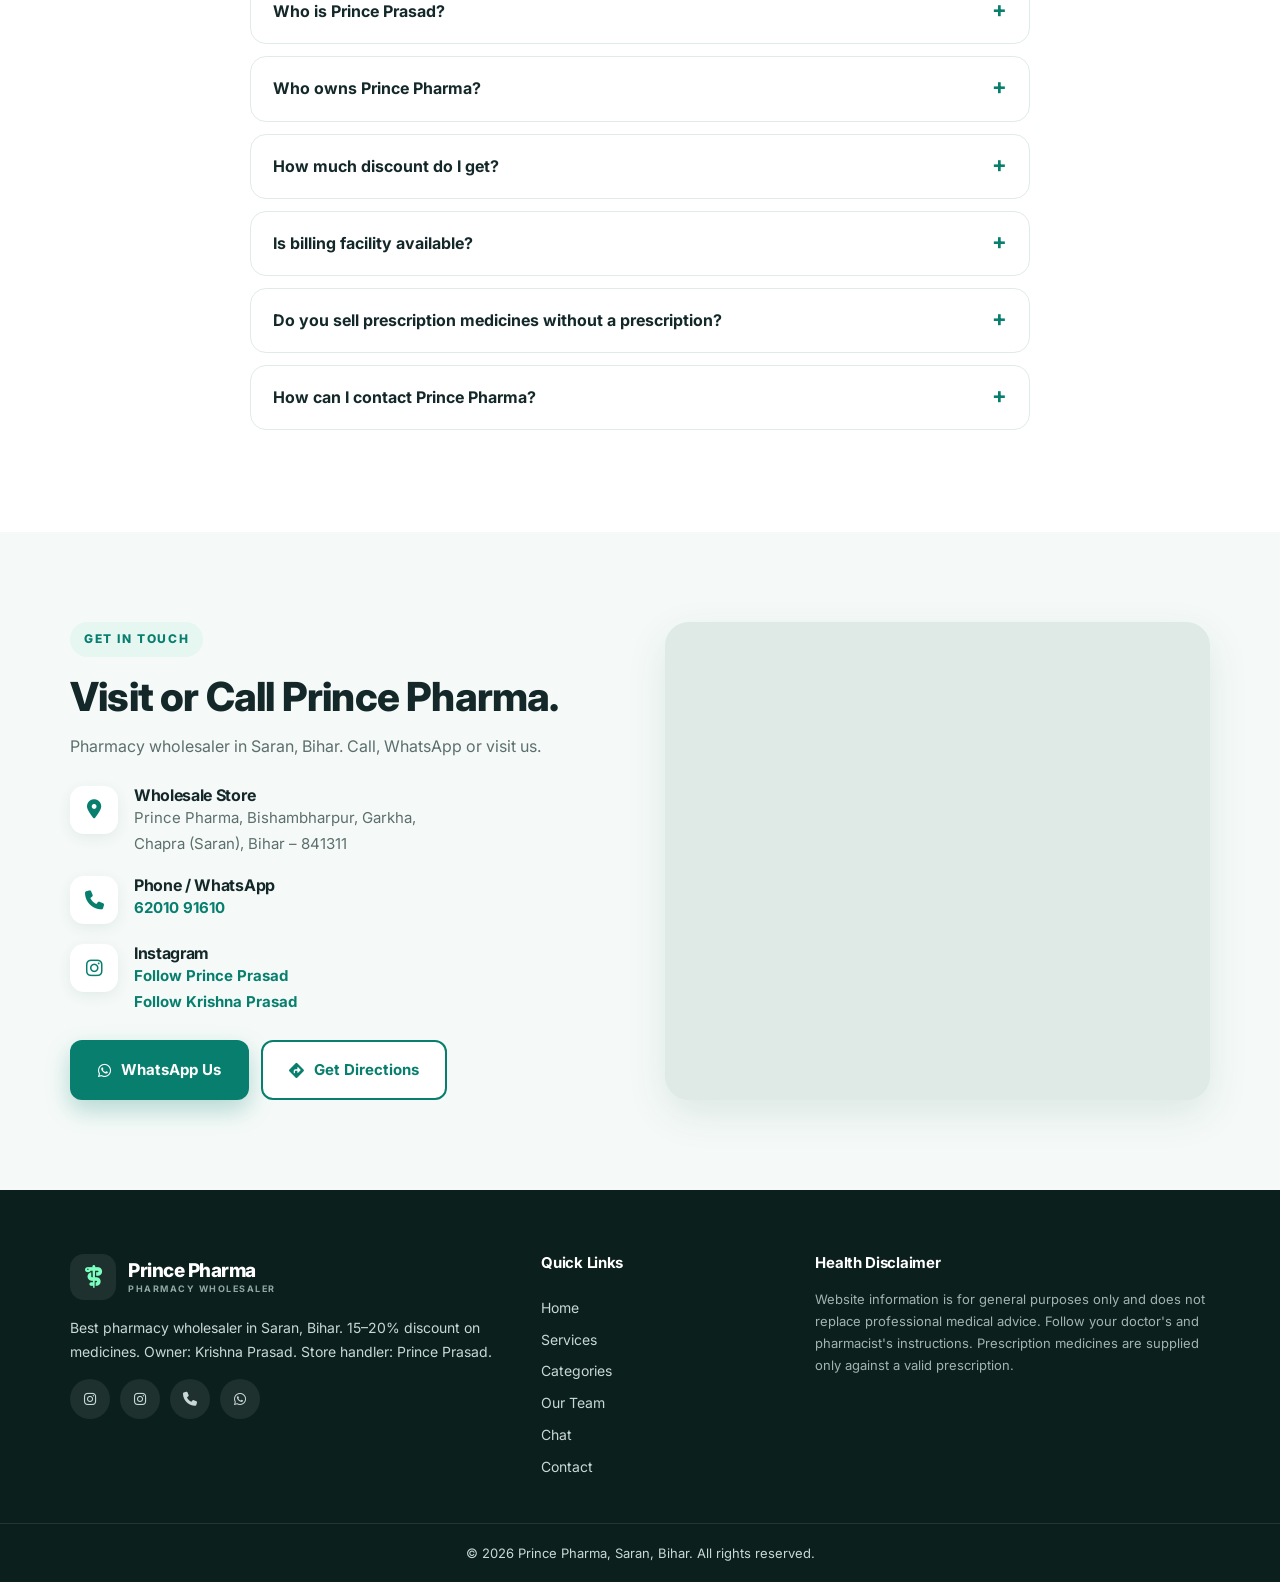
==== commit 562687bc: "Update index.html" ====
--- a/index.html
+++ b/index.html
@@ -192,16 +192,8 @@
   </section>
 
   <!-- Offers strip -->
-  <section class="offers" id="offers" aria-label="Our offers">
-    <div class="container offers-grid">
-      <div class="offer-item"><i class="fa-solid fa-tags" aria-hidden="true"></i><div><strong>15–20% Discount</strong><span>On every medicine*</span></div></div>
-      <div class="offer-item"><i class="fa-solid fa-file-invoice" aria-hidden="true"></i><div><strong>Billing Facility</strong><span>Proper bill for every order</span></div></div>
-      <div class="offer-item"><i class="fa-solid fa-boxes-stacked" aria-hidden="true"></i><div><strong>Wholesale Supply</strong><span>For shops &amp; bulk buyers</span></div></div>
-      <div class="offer-item"><i class="fa-brands fa-whatsapp" aria-hidden="true"></i><div><strong>WhatsApp Support</strong><span>Quick replies: 62010 91610</span></div></div>
-    </div>
-    <p class="offers-note container">*Discount varies by product and brand. Prescription medicines are supplied only against a valid prescription.</p>
-  </section>
-
+<!-- avilable content is removed through the web 
+  -->
   <!-- Services -->
   <section class="section" id="services">
     <div class="container">
